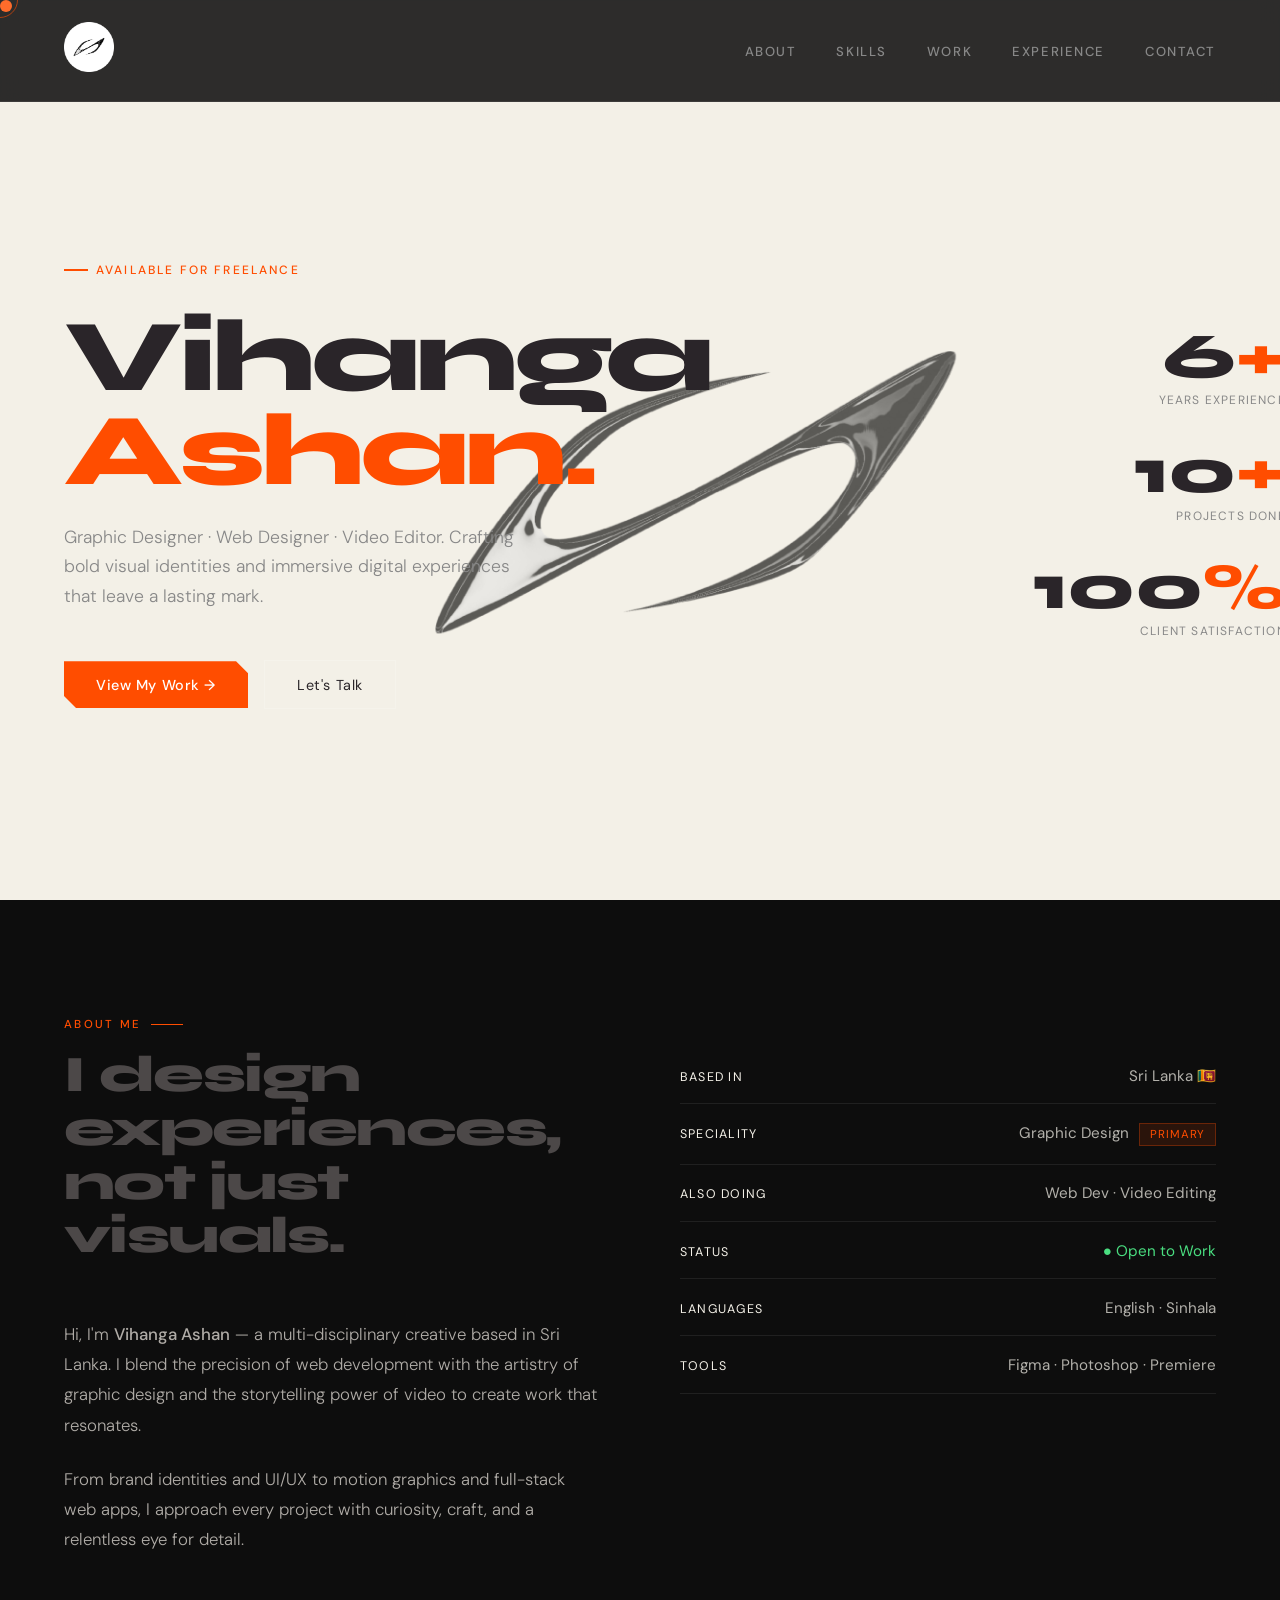
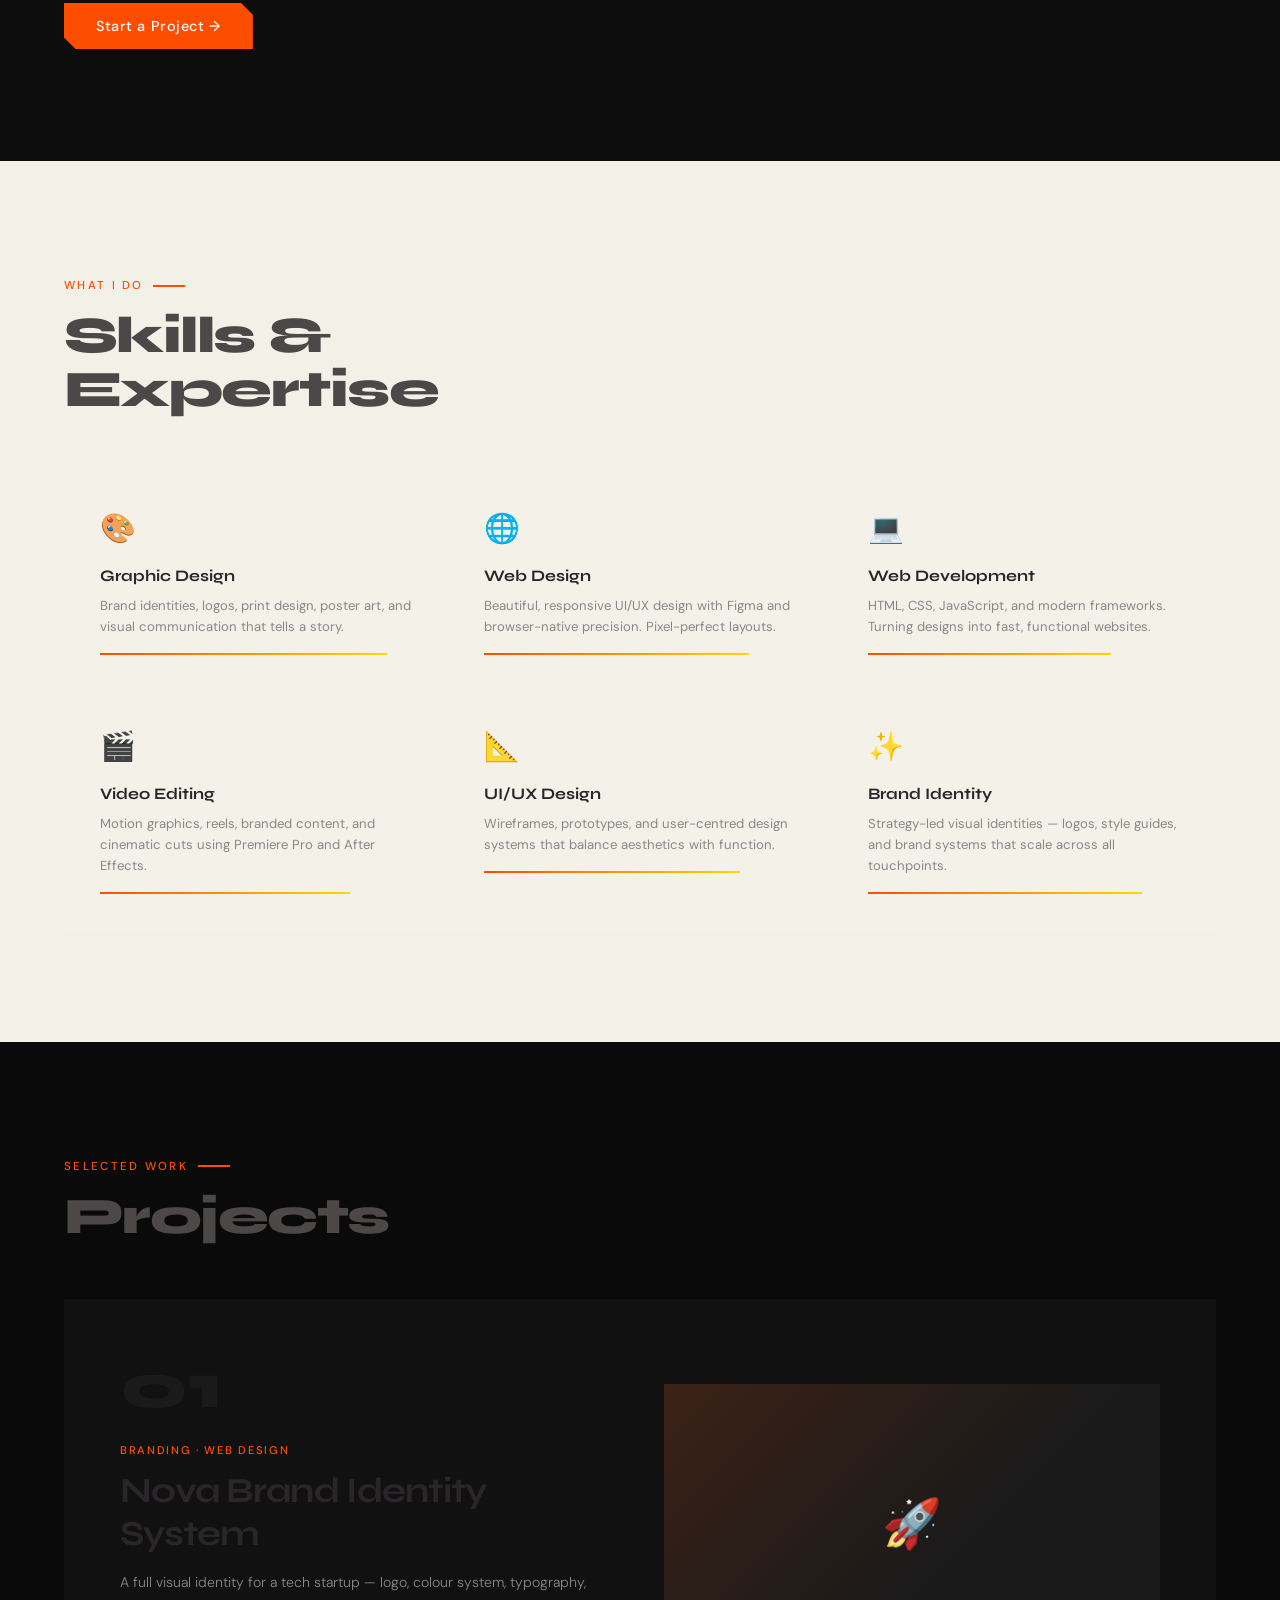
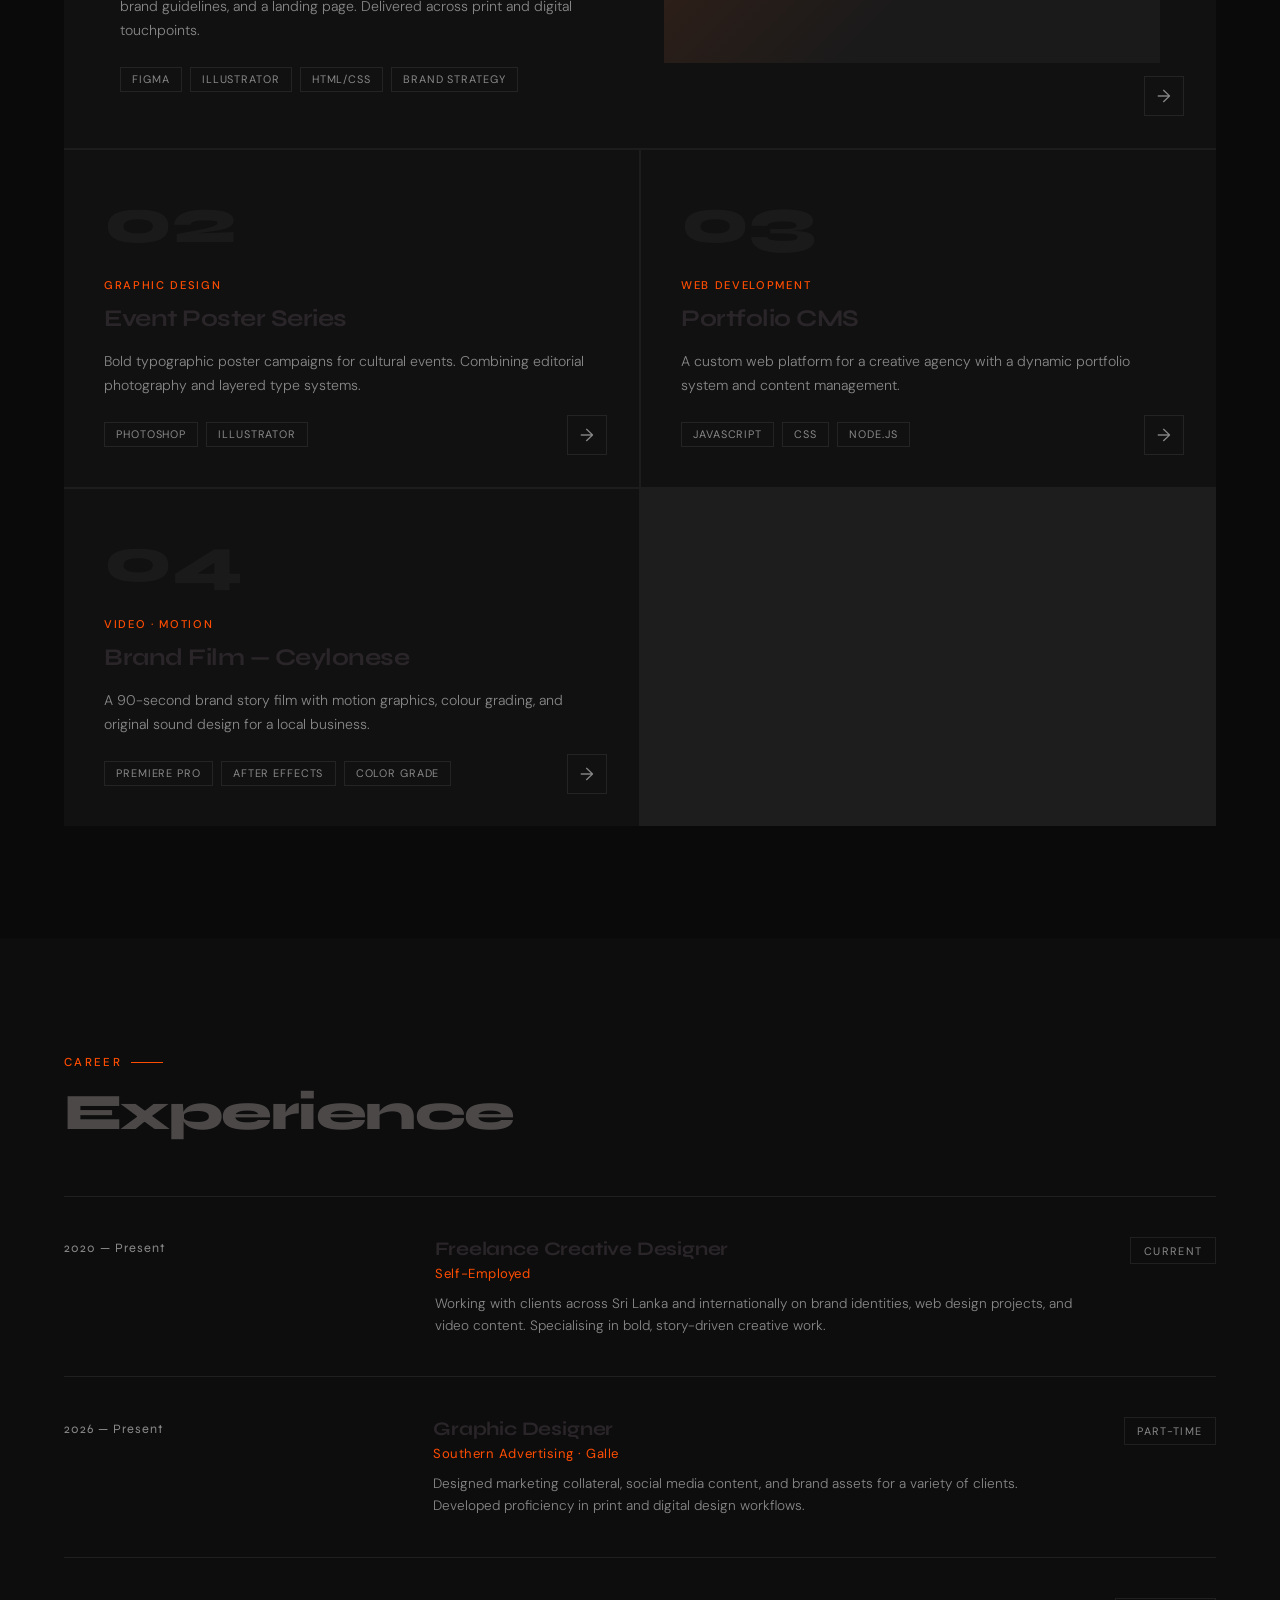
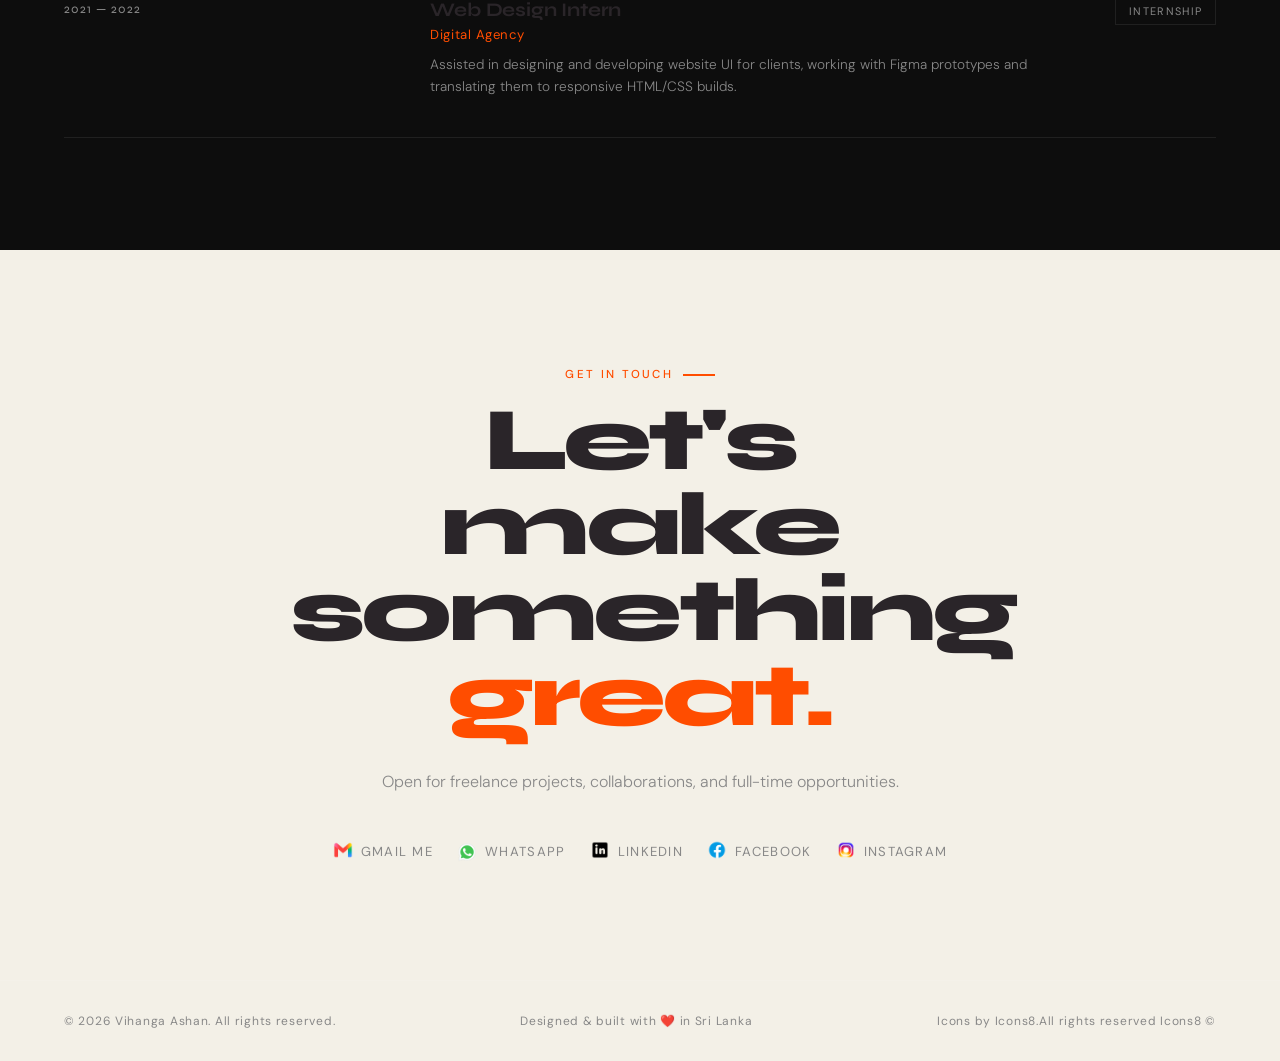
==== index.html @ 58c5993e "12" ====
<!DOCTYPE html>
<html lang="en">
<head>
<meta charset="UTF-8">
<meta name="viewport" content="width=device-width, initial-scale=1.0">
<title>Vihanga Ashan — Creative Designer & Developer</title>
<meta name="description" content="Portfolio of Vihanga Ashan — Graphic Designer, Web Designer & Video Editor based in Sri Lanka.">
<link href="https://fonts.googleapis.com/css2?family=Syne:wght@400;700;800&family=DM+Sans:ital,wght@0,300;0,400;0,500;1,300&display=swap" rel="stylesheet">

<!-- Stylesheet -->
<link rel="stylesheet" href="stylem.css">

<!--Script-->
<script src="por.js" defer></script>

</head>
<body>

<div class="cursor" id="cursor"></div>
<div class="cursor-ring" id="cursorRing"></div>

<nav>
  <a href="#home" class="nav-logo"><img src="Asset 1.png" width="50px" height="50px"></a>
  <ul class="nav-links" id="navLinks">
    <li><a href="#about" onclick="closeMenu()">About</a></li>
    <li><a href="#skills" onclick="closeMenu()">Skills</a></li>
    <li><a href="#projects" onclick="closeMenu()">Work</a></li>
    <li><a href="#experience" onclick="closeMenu()">Experience</a></li>
    <li><a href="#contact" onclick="closeMenu()">Contact</a></li>
  </ul>
  <button class="hamburger" id="hamburger" aria-label="Toggle menu">
    <span></span><span></span><span></span>
  </button>
</nav>

<!-- HERO -->
<section class="hero" id="home">
  <div class="hero-bg-png fade-up1 delay-6"></div>
  <div class="hero-content">
    <div class="hero-tag fade-up">Available for freelance</div>
    <h1 class="hero-name">
      <div class="fade-up delay-1">Vihanga</div>
      <div class="line2 fade-up delay-2">Ashan.</div>
    </h1>
    <p class="hero-desc fade-up delay-3">
      Graphic Designer · Web Designer · Video Editor. Crafting bold visual identities and immersive digital experiences that leave a lasting mark.
    </p>
    <div class="hero-cta fade-up delay-4">
      <a href="#projects" class="btn-primary">View My Work →</a>
      <a href="#contact" class="btn-secondary">Let's Talk</a>
    </div>
  </div>
  <div class="hero-stats align">
      <div class="stat-item">
        <div class="stat-num">6<span>+</span></div>
        <div class="stat-label">Years Experience</div>
      </div>
      <div class="stat-item">
        <div class="stat-num">10<span>+</span></div>
        <div class="stat-label">Projects Done</div>
      </div>
      <div class="stat-item">
        <div class="stat-num">100<span>%</span></div>
        <div class="stat-label">Client Satisfaction</div>
      </div>
</div>
</section>


<!-- ABOUT -->
<section id="about">
  <div class="section-label">About Me</div>
  <div class="about-grid">
    <div class="about-text reveal">
      <h2 class="section-title">I design<br>experiences,<br>not just visuals.</h2>
      <p>Hi, I'm <strong>Vihanga Ashan</strong> — a multi-disciplinary creative based in Sri Lanka. I blend the precision of web development with the artistry of graphic design and the storytelling power of video to create work that resonates.</p>
      <p>From brand identities and UI/UX to motion graphics and full-stack web apps, I approach every project with curiosity, craft, and a relentless eye for detail.</p>
      <a href="#contact" class="btn-primary" style="margin-top: 1.5rem; display: inline-flex;">Start a Project →</a>
    </div>
    <div class="reveal" style="transition-delay: 0.2s">
      <div class="about-facts">
        <div class="fact-row">
          <span class="fact-key">Based in</span>
          <span class="fact-val">Sri Lanka 🇱🇰</span>
        </div>
        <div class="fact-row">
          <span class="fact-key">Speciality</span>
          <span class="fact-val">Graphic Design <span class="tag">Primary</span></span>
        </div>
        <div class="fact-row">
          <span class="fact-key">Also doing</span>
          <span class="fact-val">Web Dev · Video Editing</span>
        </div>
        <div class="fact-row">
          <span class="fact-key">Status</span>
          <span class="fact-val" style="color: #4ade80;">● Open to Work</span>
        </div>
        <div class="fact-row">
          <span class="fact-key">Languages</span>
          <span class="fact-val">English · Sinhala</span>
        </div>
        <div class="fact-row">
          <span class="fact-key">Tools</span>
          <span class="fact-val">Figma · Photoshop · Premiere</span>
        </div>
      </div>
    </div>
  </div>
</section>

<!-- SKILLS -->
<section id="skills">
  <div class="section-label">What I Do</div>
  <h2 class="section-title reveal">Skills &amp;<br>Expertise</h2>
  <div class="skills-grid reveal">
    <div class="skill-card">
      <div class="skill-icon">🎨</div>
      <div class="skill-name">Graphic Design</div>
      <div class="skill-desc">Brand identities, logos, print design, poster art, and visual communication that tells a story.</div>
      <div class="skill-bar-wrap"><div class="skill-bar" data-width="92"></div></div>
    </div>
    <div class="skill-card">
      <div class="skill-icon">🌐</div>
      <div class="skill-name">Web Design</div>
      <div class="skill-desc">Beautiful, responsive UI/UX design with Figma and browser-native precision. Pixel-perfect layouts.</div>
      <div class="skill-bar-wrap"><div class="skill-bar" data-width="85"></div></div>
    </div>
    <div class="skill-card">
      <div class="skill-icon">💻</div>
      <div class="skill-name">Web Development</div>
      <div class="skill-desc">HTML, CSS, JavaScript, and modern frameworks. Turning designs into fast, functional websites.</div>
      <div class="skill-bar-wrap"><div class="skill-bar" data-width="78"></div></div>
    </div>
    <div class="skill-card">
      <div class="skill-icon">🎬</div>
      <div class="skill-name">Video Editing</div>
      <div class="skill-desc">Motion graphics, reels, branded content, and cinematic cuts using Premiere Pro and After Effects.</div>
      <div class="skill-bar-wrap"><div class="skill-bar" data-width="80"></div></div>
    </div>
    <div class="skill-card">
      <div class="skill-icon">📐</div>
      <div class="skill-name">UI/UX Design</div>
      <div class="skill-desc">Wireframes, prototypes, and user-centred design systems that balance aesthetics with function.</div>
      <div class="skill-bar-wrap"><div class="skill-bar" data-width="82"></div></div>
    </div>
    <div class="skill-card">
      <div class="skill-icon">✨</div>
      <div class="skill-name">Brand Identity</div>
      <div class="skill-desc">Strategy-led visual identities — logos, style guides, and brand systems that scale across all touchpoints.</div>
      <div class="skill-bar-wrap"><div class="skill-bar" data-width="88"></div></div>
    </div>
  </div>
</section>

<!-- PROJECTS -->
<section id="projects">
  <div class="section-label">Selected Work</div>
  <h2 class="section-title reveal">Projects</h2>
  <div class="projects-grid reveal">
    <div class="project-card featured">
      <div>
        <div class="project-num">01</div>
        <div class="project-type">Branding · Web Design</div>
        <h3 class="project-title">Nova Brand Identity System</h3>
        <p class="project-desc">A full visual identity for a tech startup — logo, colour system, typography, brand guidelines, and a landing page. Delivered across print and digital touchpoints.</p>
        <div class="project-tags">
          <span class="project-tag">Figma</span>
          <span class="project-tag">Illustrator</span>
          <span class="project-tag">HTML/CSS</span>
          <span class="project-tag">Brand Strategy</span>
        </div>
      </div>
      <div class="project-preview">🚀</div>
      <div class="project-arrow">→</div>
    </div>

    <div class="project-card">
      <div class="project-num">02</div>
      <div class="project-type">Graphic Design</div>
      <h3 class="project-title">Event Poster Series</h3>
      <p class="project-desc">Bold typographic poster campaigns for cultural events. Combining editorial photography and layered type systems.</p>
      <div class="project-tags">
        <span class="project-tag">Photoshop</span>
        <span class="project-tag">Illustrator</span>
      </div>
      <div class="project-arrow">→</div>
    </div>

    <div class="project-card">
      <div class="project-num">03</div>
      <div class="project-type">Web Development</div>
      <h3 class="project-title">Portfolio CMS</h3>
      <p class="project-desc">A custom web platform for a creative agency with a dynamic portfolio system and content management.</p>
      <div class="project-tags">
        <span class="project-tag">JavaScript</span>
        <span class="project-tag">CSS</span>
        <span class="project-tag">Node.js</span>
      </div>
      <div class="project-arrow">→</div>
    </div>

    <div class="project-card">
      <div class="project-num">04</div>
      <div class="project-type">Video · Motion</div>
      <h3 class="project-title">Brand Film — Ceylonese</h3>
      <p class="project-desc">A 90-second brand story film with motion graphics, colour grading, and original sound design for a local business.</p>
      <div class="project-tags">
        <span class="project-tag">Premiere Pro</span>
        <span class="project-tag">After Effects</span>
        <span class="project-tag">Color Grade</span>
      </div>
      <div class="project-arrow">→</div>
    </div>
  </div>
</section>

<!-- EXPERIENCE -->
<section id="experience">
  <div class="section-label">Career</div>
  <h2 class="section-title reveal">Experience</h2>
  <div class="exp-list reveal">
    <div class="exp-item">
      <div class="exp-year">2020 — Present</div>
      <div>
        <div class="exp-role">Freelance Creative Designer</div>
        <div class="exp-company">Self-Employed</div>
        <div class="exp-detail">Working with clients across Sri Lanka and internationally on brand identities, web design projects, and video content. Specialising in bold, story-driven creative work.</div>
      </div>
      <div class="exp-badge">Current</div>
    </div>
    <div class="exp-item">
      <div class="exp-year">2026 — Present</div>
      <div>
        <div class="exp-role">Graphic Designer</div>
        <div class="exp-company">Southern Advertising · Galle</div>
        <div class="exp-detail">Designed marketing collateral, social media content, and brand assets for a variety of clients. Developed proficiency in print and digital design workflows.</div>
      </div>
      <div class="exp-badge">Part-time</div>
    </div>
    <div class="exp-item">
      <div class="exp-year">2021 — 2022</div>
      <div>
        <div class="exp-role">Web Design Intern</div>
        <div class="exp-company">Digital Agency</div>
        <div class="exp-detail">Assisted in designing and developing website UI for clients, working with Figma prototypes and translating them to responsive HTML/CSS builds.</div>
      </div>
      <div class="exp-badge">Internship</div>
    </div>
  </div>
</section>

<!-- CONTACT -->
<section id="contact">
  <div class="contact-inner">
    <div class="section-label" style="justify-content: center;">Get In Touch</div>
    <h2 class="contact-big reveal">
      Let's make<br>something <span class="highlight">great.</span>
    </h2>
    <p class="contact-sub reveal">Open for freelance projects, collaborations, and full-time opportunities.</p>
    <div class="contact-links reveal">
      <a href="https://mail.google.com:vihagaashan3@gmail.com" target="_blank" rel="noopener noreferrer" class="contact-link"><img src="gmail-48.png" alt="Clickable GIF" style="width: 20px;" class="contact-link">Gmail Me</a>
      <a href="http://wa.me/94726854859" target="_blank" rel="noopener noreferrer" class="contact-link"><img src="whatsapp.apng.png" alt="Clickable GIF" style="width: 20px;">Whatsapp</a>
      <a href="https://www.linkedin.com/in/vihaga-ashan-9348ba3b3" target="_blank" rel="noopener noreferrer" class="contact-link"><img src="linkedin-48.apng.png" alt="Clickable GIF" style="width: 20px;" class="contact-link">LinkedIn</a>
      <a href="https://www.facebook.com/share/18f7zwTvtu/?mibextid=wwXIfr" target="_blank" rel="noopener noreferrer" class="contact-link"><img src="facebook.apng.png" alt="Clickable GIF" style="width: 20px;" class="contact-link">Facebook</a>
      <a href="https://www.instagram.com/_click_creation_?utm_source=qr" target="_blank" rel="noopener noreferrer" class="contact-link"><img src="instagram.apng.png" alt="Clickable GIF" style="width: 20px;" class="contact-link">Instagram</a>
      
    </div>
  </div>
</section>

<footer>
  <p>© 2026 Vihanga Ashan. All rights reserved.</p>
  <p>Designed &amp; built with ❤️ in Sri Lanka</p>
  <p>Icons by Icons8.All rights reserved Icons8 &copy;</p>
</footer>
</body>
</html>
---- stylem.css ----
*, *::before, *::after { box-sizing: border-box; margin: 0; padding: 0; }

  :root {
    --charcoal: #2a2529;
    --paleivory: #F3F0E7;
    --valco: #b2b0aa;
    --accent: #ff4d00;
    --accent2: #ffd700;
    --muted: #2a2a2a;
    --gray: #888;
    --card-bg: #111;
    --border: rgba(255,255,255,0.08);
  }

  html { scroll-behavior: smooth; }

  body {
    font-family: 'DM Sans', sans-serif;
    background: var(--paleivory);
    color: var(--charcoal);
    overflow-x: hidden;
    cursor: none;
  }

  /* Custom cursor */
  .cursor {
    width: 12px; height: 12px;
    background: var(--accent);
    border-radius: 50%;
    position: fixed;
    pointer-events: none;
    z-index: 9999;
    transition: transform 0.1s ease;
    mix-blend-mode: screen;
  }
  .cursor-ring {
    width: 36px; height: 36px;
    border: 1.5px solid var(--accent);
    border-radius: 50%;
    position: fixed;
    pointer-events: none;
    z-index: 9998;
    transition: all 0.18s ease;
    opacity: 0.6;
  }

  /* Nav */
  nav {
    position: fixed; top: 0; left: 0; right: 0;
    z-index: 100;
    display: flex; justify-content: space-between; align-items: center;
    padding: 1.4rem 4rem;
    background: rgba(10,10,10,0.85);
    backdrop-filter: blur(12px);
    -webkit-backdrop-filter: blur(12px);
    border-bottom: 1px solid var(--border);
  }
  .nav-logo {
    font-family: 'Syne', sans-serif;
    font-size: 1.3rem;
    font-weight: 800;
    letter-spacing: -0.02em;
    color: var(--white);
    text-decoration: none;
  }
  .nav-logo span { color: var(--accent); }
  .nav-links { display: flex; gap: 2.5rem; list-style: none; }
  .nav-links a {
    font-size: 0.82rem;
    font-weight: 500;
    letter-spacing: 0.12em;
    text-transform: uppercase;
    color: var(--gray);
    text-decoration: none;
    transition: color 0.2s;
  }
  .nav-links a:hover { color: var(--white); }

  /* Hamburger for mobile */
  .hamburger {
    display: none;
    flex-direction: column;
    gap: 5px;
    background: none;
    border: none;
    cursor: pointer;
    padding: 4px;
  }
  .hamburger span {
    display: block;
    width: 24px; height: 1.5px;
    background: var(--white);
    transition: all 0.3s;
  }

  /* Hero */
  .hero {
    min-height: 100vh;
    display: flex; align-items: center;
    padding: 8rem 4rem 4rem;
    position: relative;
    overflow: hidden;
  }
  .hero-bg-png {
    position: absolute;
    top: 39%;
    left: 34%;
    transform: translate(-50%, -50%);
    
    width: 521px;
    height: 283px;

    background: url("background.png") no-repeat center/cover;
    
    white-space: nowrap;
    pointer-events: none;
    letter-spacing: -0.04em;
    user-select: none;
}

.hero-bg-png::before {
    content: "";
    position: absolute;
    top: 0; left: 0;
    width: 100%; height: 100%;
    background-color: rgba(255, 255, 255, 0); /* white overlay with 10% opacity */
}

  .hero-content { position: relative; z-index: 2; max-width: 900px; }
  .hero-tag {
    display: inline-flex; align-items: center; gap: 0.5rem;
    font-size: 0.75rem;
    letter-spacing: 0.18em;
    text-transform: uppercase;
    color: var(--accent);
    margin-bottom: 2rem;
    font-weight: 500;
  }
  .hero-tag::before {
    content: '';
    display: block;
    width: 24px; height: 1.5px;
    background: var(--accent);
  }
  .hero-name {
    font-family: 'Syne', sans-serif;
    font-size: clamp(3.5rem, 8vw, 8rem);
    font-weight: 800;
    line-height: 0.92;
    letter-spacing: -0.04em;
    margin-bottom: 1.5rem;
  }
  .hero-name .line2 { color: var(--accent); }
  .hero-desc {
    font-size: 1.1rem;
    color: var(--gray);
    max-width: 480px;
    line-height: 1.7;
    margin-bottom: 3rem;
    font-weight: 300;
  }
  .hero-cta { display: flex; gap: 1rem; align-items: center; flex-wrap: wrap; }
  .btn-primary {
    display: inline-flex; align-items: center; gap: 0.5rem;
    padding: 0.9rem 2rem;
    background: var(--accent);
    color: #fff;
    font-family: 'DM Sans', sans-serif;
    font-size: 0.9rem;
    font-weight: 500;
    text-decoration: none;
    letter-spacing: 0.04em;
    transition: all 0.22s ease;
    clip-path: polygon(0 0, calc(100% - 12px) 0, 100% 12px, 100% 100%, 12px 100%, 0 calc(100% - 12px));
  }
  .btn-primary:hover { background: var(--accent2); color: var(--black); transform: translateY(-2px); }
  .btn-secondary {
    display: inline-flex; align-items: center; gap: 0.5rem;
    padding: 0.9rem 2rem;
    border: 1.5px solid rgba(255,255,255,0.2);
    color: var(--white);
    font-family: 'DM Sans', sans-serif;
    font-size: 0.9rem;
    font-weight: 400;
    text-decoration: none;
    letter-spacing: 0.04em;
    transition: all 0.22s ease;
  }
  .btn-secondary:hover { border-color: var(--white); transform: translateY(-2px); }

  .hero-stats {
    margin: right 0px;
    right: 4rem; bottom: 4rem;
    display: flex; flex-direction: column; gap: 2rem;
    
  }
  .stat-item { text-align: right; }
  .stat-num {
    font-family: 'Syne', sans-serif;
    font-size: 4rem;
    font-weight: 800;
    color: var(--white);
    line-height: 1;
  }
  .stat-num span { color: var(--accent); }
  .stat-label { font-size: 0.75rem; letter-spacing: 0.1em; text-transform: uppercase; color: var(--gray); margin-top: 0.2rem; }
  .align {padding-right: 0%; padding-left: 28%;}

  /* Sections */
  section { padding: 7rem 4rem; }
  .section-label {
    display: inline-flex; align-items: center; gap: 0.6rem;
    font-size: 0.72rem;
    letter-spacing: 0.2em;
    text-transform: uppercase;
    color: var(--accent);
    font-weight: 500;
    margin-bottom: 1rem;
  }
  .section-label::after {
    content: '';
    display: block;
    width: 32px; height: 1.5px;
    background: var(--accent);
  }
  .section-title {
    font-family: 'Syne', sans-serif;
    font-size: clamp(2.2rem, 4vw, 3.8rem);
    font-weight: 800;
    letter-spacing: -0.03em;
    line-height: 1.05;
    margin-bottom: 3.5rem;
    color: #4c4848;
  }

  /* About */
  #about { background: #0d0d0d; }
  .about-grid {
    display: grid;
    grid-template-columns: 1fr 1fr;
    gap: 5rem;
    align-items: start;
  }
  .about-text p {
    font-size: 1.05rem;
    color: rgba(245,240,232,0.7);
    line-height: 1.8;
    font-weight: 300;
    margin-bottom: 1.5rem;
  }
  .about-text p strong { color: var(--white); font-weight: 500; }
  .about-facts { display: flex; flex-direction: column; gap: 1px; }
  .fact-row {
    display: flex; justify-content: space-between; align-items: baseline;
    padding: 1.1rem 0;
    border-bottom: 1px solid var(--border);
  }
  .fact-key { font-size: 0.78rem; letter-spacing: 0.1em; text-transform: uppercase; color: var(--paleivory); }
  .fact-val { font-size: 0.95rem; font-weight: 400; color: var(--valco); }
  .fact-val .tag {
    display: inline-block;
    padding: 0.2rem 0.6rem;
    background: rgba(255,77,0,0.12);
    border: 1px solid rgba(255,77,0,0.3);
    color: var(--accent);
    font-size: 0.72rem;
    letter-spacing: 0.08em;
    text-transform: uppercase;
    margin-left: 0.4rem;
  }

  /* Skills */
  #skills { background: var(--black); }
  .skills-grid {
    display: grid;
    grid-template-columns: repeat(3, 1fr);
    gap: 1.5px;
    background: var(--border);
    border: 1.5px solid var(--border);
  }
  .skill-card {
    background: var(--black);
    padding: 2.2rem;
    transition: background 0.25s ease;
    position: relative;
    overflow: hidden;
  }
  .skill-card::before {
    content: '';
    position: absolute;
    top: 0; left: 0;
    width: 3px; height: 0;
    background: var(--accent);
    transition: height 0.3s ease;
  }
  .skill-card:hover::before { height: 100%; }
  .skill-card:hover { background: #111; }
  .skill-icon { font-size: 1.8rem; margin-bottom: 1.2rem; }
  .skill-name {
    font-family: 'Syne', sans-serif;
    font-size: 1rem;
    font-weight: 700;
    margin-bottom: 0.6rem;
    color: var(--white);
  }
  .skill-desc { font-size: 0.82rem; color: var(--gray); line-height: 1.6; }
  .skill-bar-wrap { margin-top: 1rem; background: rgba(255,255,255,0.07); height: 2px; }
  .skill-bar {
    height: 100%;
    background: linear-gradient(90deg, var(--accent), var(--accent2));
    transition: width 1.5s cubic-bezier(0.4,0,0.2,1);
    width: 0;
  }

  /* Projects */
  #projects { background: #0a0a0a; }
  .projects-grid { display: grid; grid-template-columns: repeat(2, 1fr); gap: 2px; background: var(--border); }
  .project-card {
    background: var(--card-bg);
    padding: 2.5rem;
    position: relative;
    overflow: hidden;
    transition: background 0.25s;
  }
  .project-card.featured {
    grid-column: 1 / -1;
    display: grid;
    grid-template-columns: 1fr 1fr;
    gap: 3rem;
    align-items: center;
    padding: 3.5rem;
  }
  .project-card:hover { background: #161616; }
  .project-num {
    font-family: 'Syne', sans-serif;
    font-size: 4rem;
    font-weight: 800;
    color: rgba(255,255,255,0.04);
    line-height: 1;
    margin-bottom: 1.5rem;
  }
  .project-type {
    font-size: 0.7rem;
    letter-spacing: 0.15em;
    text-transform: uppercase;
    color: var(--accent);
    margin-bottom: 0.8rem;
    font-weight: 500;
  }
  .project-title {
    font-family: 'Syne', sans-serif;
    font-size: 1.5rem;
    font-weight: 700;
    letter-spacing: -0.02em;
    margin-bottom: 1rem;
    color: var(--white);
    line-height: 1.2;
  }
  .featured .project-title { font-size: 2.2rem; }
  .project-desc { font-size: 0.88rem; color: var(--gray); line-height: 1.7; margin-bottom: 1.5rem; font-weight: 300; }
  .project-tags { display: flex; flex-wrap: wrap; gap: 0.5rem; }
  .project-tag {
    font-size: 0.68rem;
    letter-spacing: 0.08em;
    text-transform: uppercase;
    padding: 0.3rem 0.7rem;
    border: 1px solid var(--border);
    color: var(--gray);
  }
  .project-arrow {
    position: absolute;
    bottom: 2rem; right: 2rem;
    width: 40px; height: 40px;
    border: 1.5px solid var(--border);
    display: flex; align-items: center; justify-content: center;
    font-size: 1.1rem;
    color: var(--gray);
    transition: all 0.25s;
  }
  .project-card:hover .project-arrow { border-color: var(--accent); color: var(--accent); transform: translate(2px, -2px); }
  .project-preview {
    background: #1a1a1a;
    aspect-ratio: 16/9;
    display: flex; align-items: center; justify-content: center;
    font-size: 3rem;
    position: relative;
    overflow: hidden;
  }
  .project-preview::after {
    content: '';
    position: absolute;
    inset: 0;
    background: linear-gradient(135deg, rgba(255,77,0,0.15) 0%, transparent 60%);
  }

  /* Experience */
  #experience { background: #0d0d0d; }
  .exp-list { display: flex; flex-direction: column; }
  .exp-item {
    display: grid;
    grid-template-columns: 1fr 2fr auto;
    gap: 3rem;
    align-items: start;
    padding: 2.5rem 0;
    border-bottom: 1px solid var(--border);
  }
  .exp-item:first-child { border-top: 1px solid var(--border); }
  .exp-year {
    font-family: 'Syne', sans-serif;
    font-size: 0.8rem;
    letter-spacing: 0.08em;
    color: var(--gray);
    margin-top: 0.2rem;
    font-weight: 400;
  }
  .exp-role {
    font-family: 'Syne', sans-serif;
    font-size: 1.2rem;
    font-weight: 700;
    letter-spacing: -0.01em;
    color: var(--white);
    margin-bottom: 0.3rem;
  }
  .exp-company {
    font-size: 0.82rem;
    color: var(--accent);
    margin-bottom: 0.7rem;
    font-weight: 400;
    letter-spacing: 0.04em;
  }
  .exp-detail { font-size: 0.85rem; color: var(--gray); line-height: 1.6; font-weight: 300; }
  .exp-badge {
    font-size: 0.68rem;
    letter-spacing: 0.12em;
    text-transform: uppercase;
    padding: 0.35rem 0.8rem;
    border: 1px solid var(--border);
    color: var(--gray);
    align-self: start;
    white-space: nowrap;
  }

  /* Contact */
  #contact { background: var(--black); text-align: center; }
  .contact-inner { max-width: 700px; margin: 0 auto; }
  .contact-big {
    font-family: 'Syne', sans-serif;
    font-size: clamp(3rem, 7vw, 6rem);
    font-weight: 800;
    letter-spacing: -0.04em;
    line-height: 0.95;
    margin-bottom: 2rem;
  }
  .contact-big .highlight { color: var(--accent); }
  .contact-sub { font-size: 1rem; color: var(--gray); margin-bottom: 3rem; font-weight: 300; }
  .contact-links { display: flex; justify-content: center; gap: 1.5rem; flex-wrap: wrap; }
  .contact-link {
    display: inline-flex; align-items: center; gap: 0.5rem;
    font-size: 0.82rem;
    letter-spacing: 0.1em;
    text-transform: uppercase;
    color: var(--gray);
    text-decoration: none;
    transition: color 0.2s;
    padding-bottom: 0.2rem;
    border-bottom: 1px solid transparent;
  }
  .contact-link:hover { color: var(--white); border-bottom-color: var(--accent); }

  /* Footer */
  footer {
    padding: 2rem 4rem;
    border-top: 1px solid var(--border);
    display: flex; justify-content: space-between; align-items: center;
  }
  footer p { font-size: 0.75rem; letter-spacing: 0.06em; color: var(--gray); }
  footer a { color: var(--accent); text-decoration: none; }

  /* Animations */
  @keyframes fadeUp {
    from { opacity: 0; transform: translateY(30px); }
    to { opacity: 1; transform: translateY(0); }
  }
  .fade-up { animation: fadeUp 0.8s ease forwards; opacity: 0; }
  .delay-1 { animation-delay: 0.15s; }
  .delay-2 { animation-delay: 0.3s; }
  .delay-3 { animation-delay: 0.45s; }
  .delay-4 { animation-delay: 0.6s; }
  .delay-5 { animation-delay: 0.75s; }

  @keyframes fadeup1{
    from {opacity: 0;transform: translateY(40px);}
    to {opacity: 1; transform: translateY(0);}
  }
  .fade-up1{ animation: fadeup1 0.8s ease forwards;opacity: 0;}
  .delay-6 { animation-delay: 0.5s;}

  /* Scroll reveal */
  .reveal { opacity: 0; transform: translateY(24px); transition: opacity 0.7s ease, transform 0.7s ease; }
  .reveal.visible { opacity: 1; transform: none; }

  /* Responsive */
  @media (max-width: 900px) {
    nav { padding: 1.2rem 1.5rem; }
    .nav-links { display: none; }
    .hamburger { display: flex; }
    .nav-links.open {
      display: flex;
      flex-direction: column;
      position: fixed;
      top: 60px; left: 0; right: 0;
      background: rgba(10,10,10,0.97);
      padding: 2rem;
      gap: 1.5rem;
      border-bottom: 1px solid var(--border);
    }
    section { padding: 5rem 1.5rem; }
    .hero { padding: 6rem 1.5rem 3rem; }
    .hero-stats { position: static; flex-direction: row; justify-content: flex-start; margin-top: 3rem; gap: 2.5rem; }
    .stat-item { text-align: left; }
    .about-grid { grid-template-columns: 1fr; gap: 3rem; }
    .skills-grid { grid-template-columns: repeat(2, 1fr); }
    .projects-grid { grid-template-columns: 1fr; }
    .project-card.featured { grid-column: auto; grid-template-columns: 1fr; }
    .exp-item { grid-template-columns: 1fr; gap: 0.5rem; }
    .exp-badge { display: none; }
    footer { flex-direction: column; gap: 0.5rem; text-align: center; padding: 1.5rem; }
  }

  @media (max-width: 480px) {
    .skills-grid { grid-template-columns: 1fr; }
    .hero-name { font-size: 3rem; }
    .contact-big { font-size: 2.5rem; }
  }
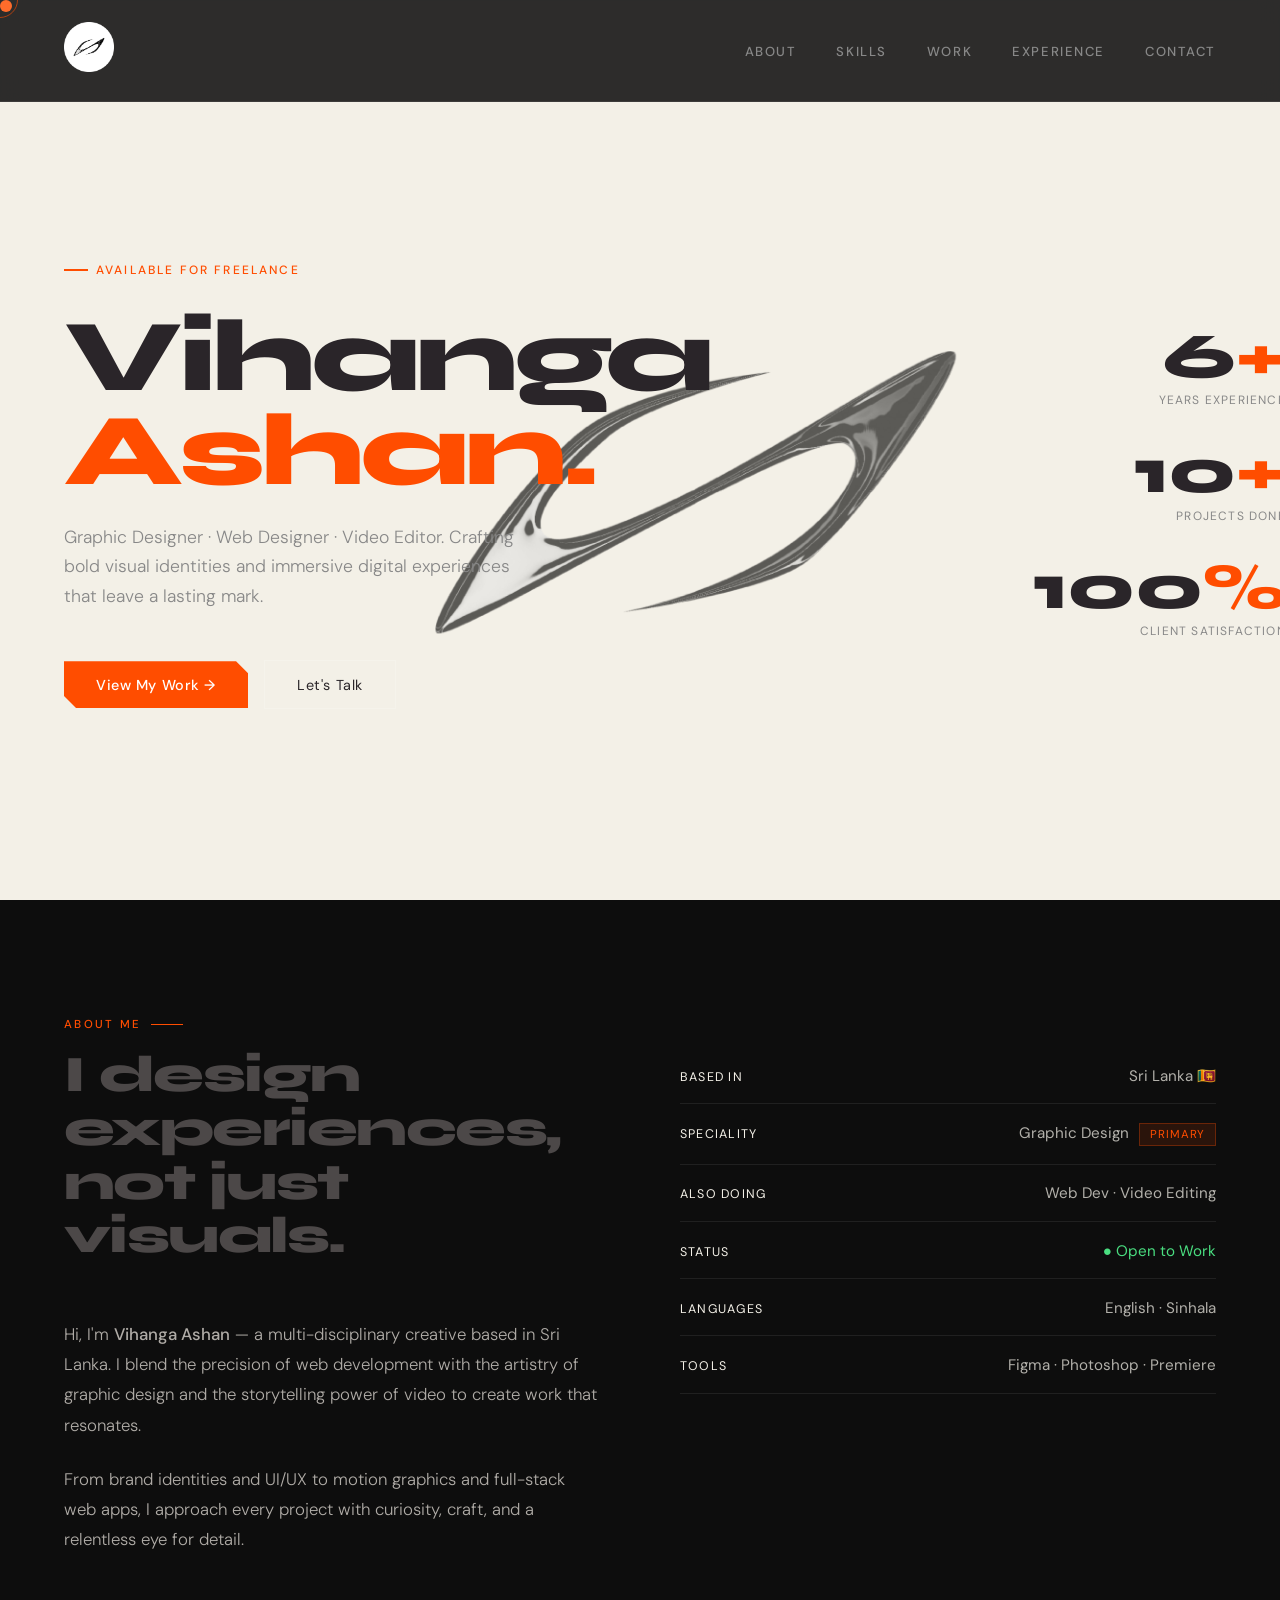
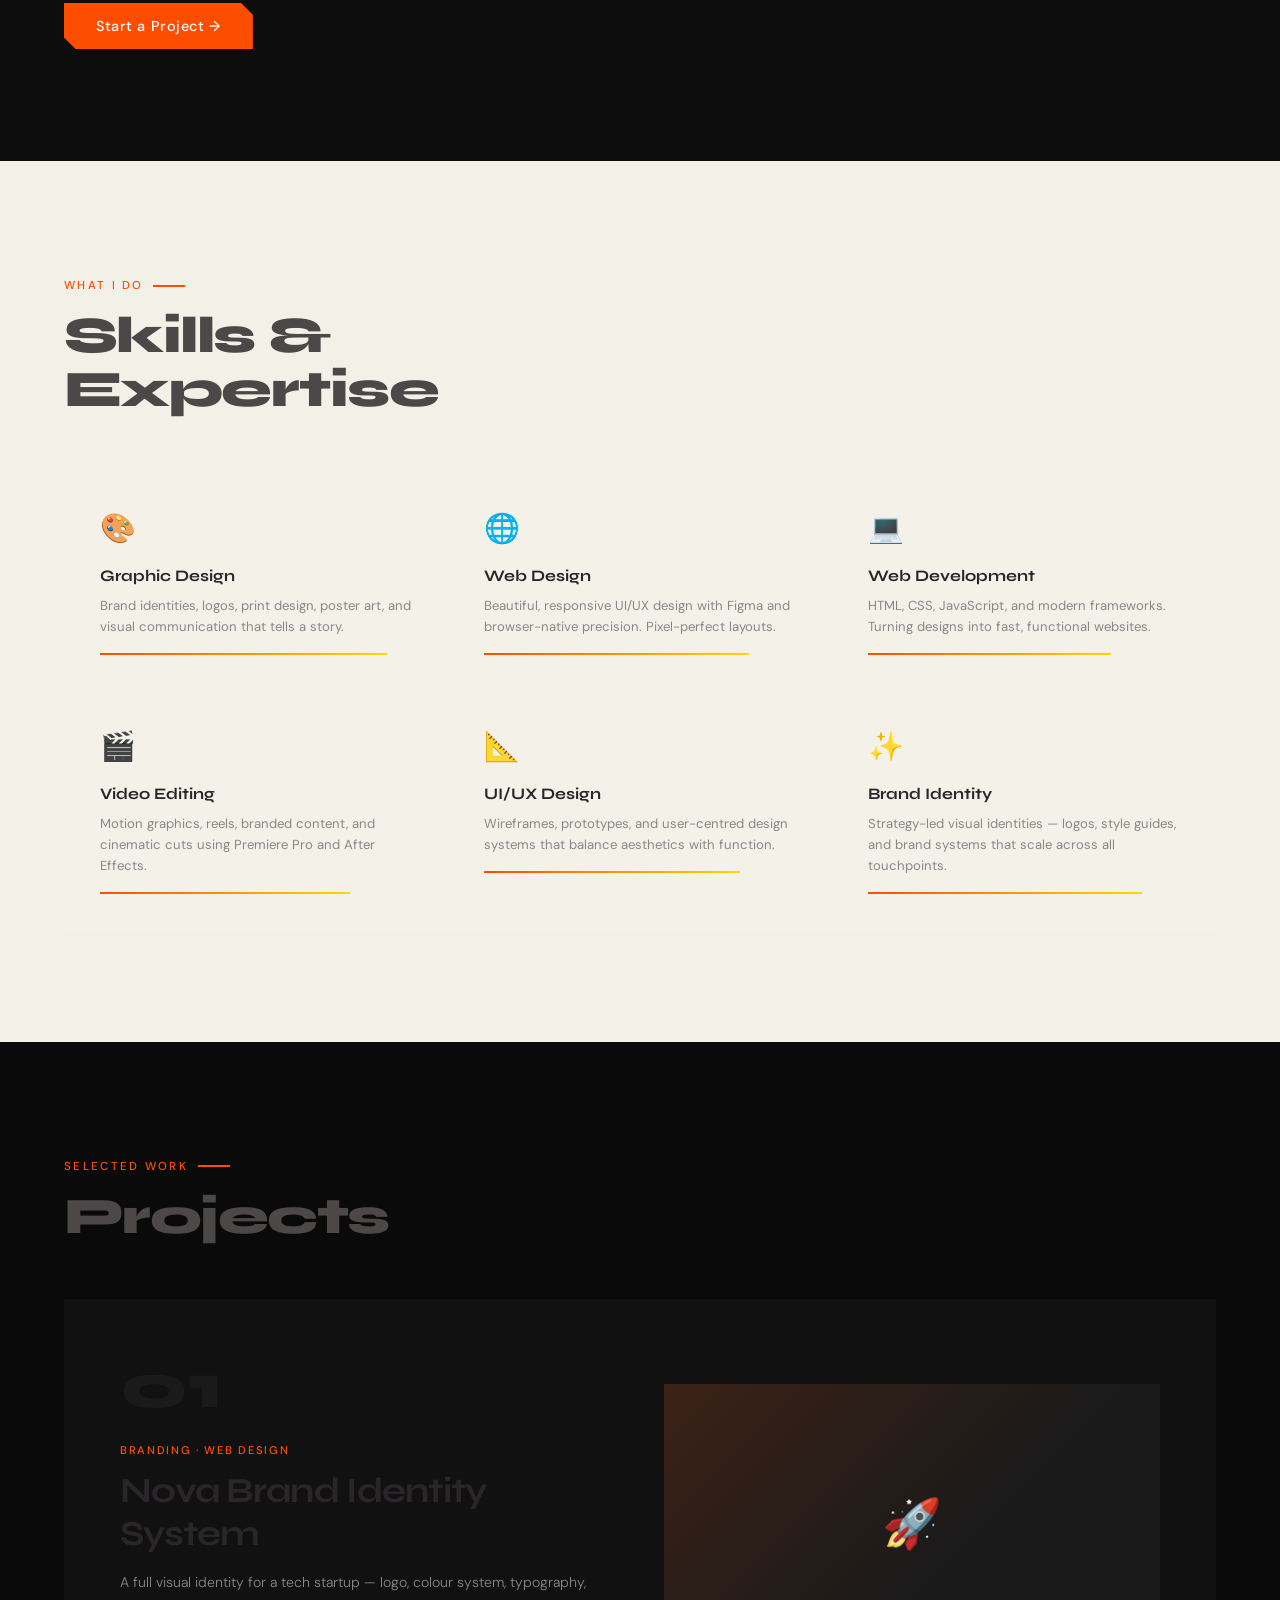
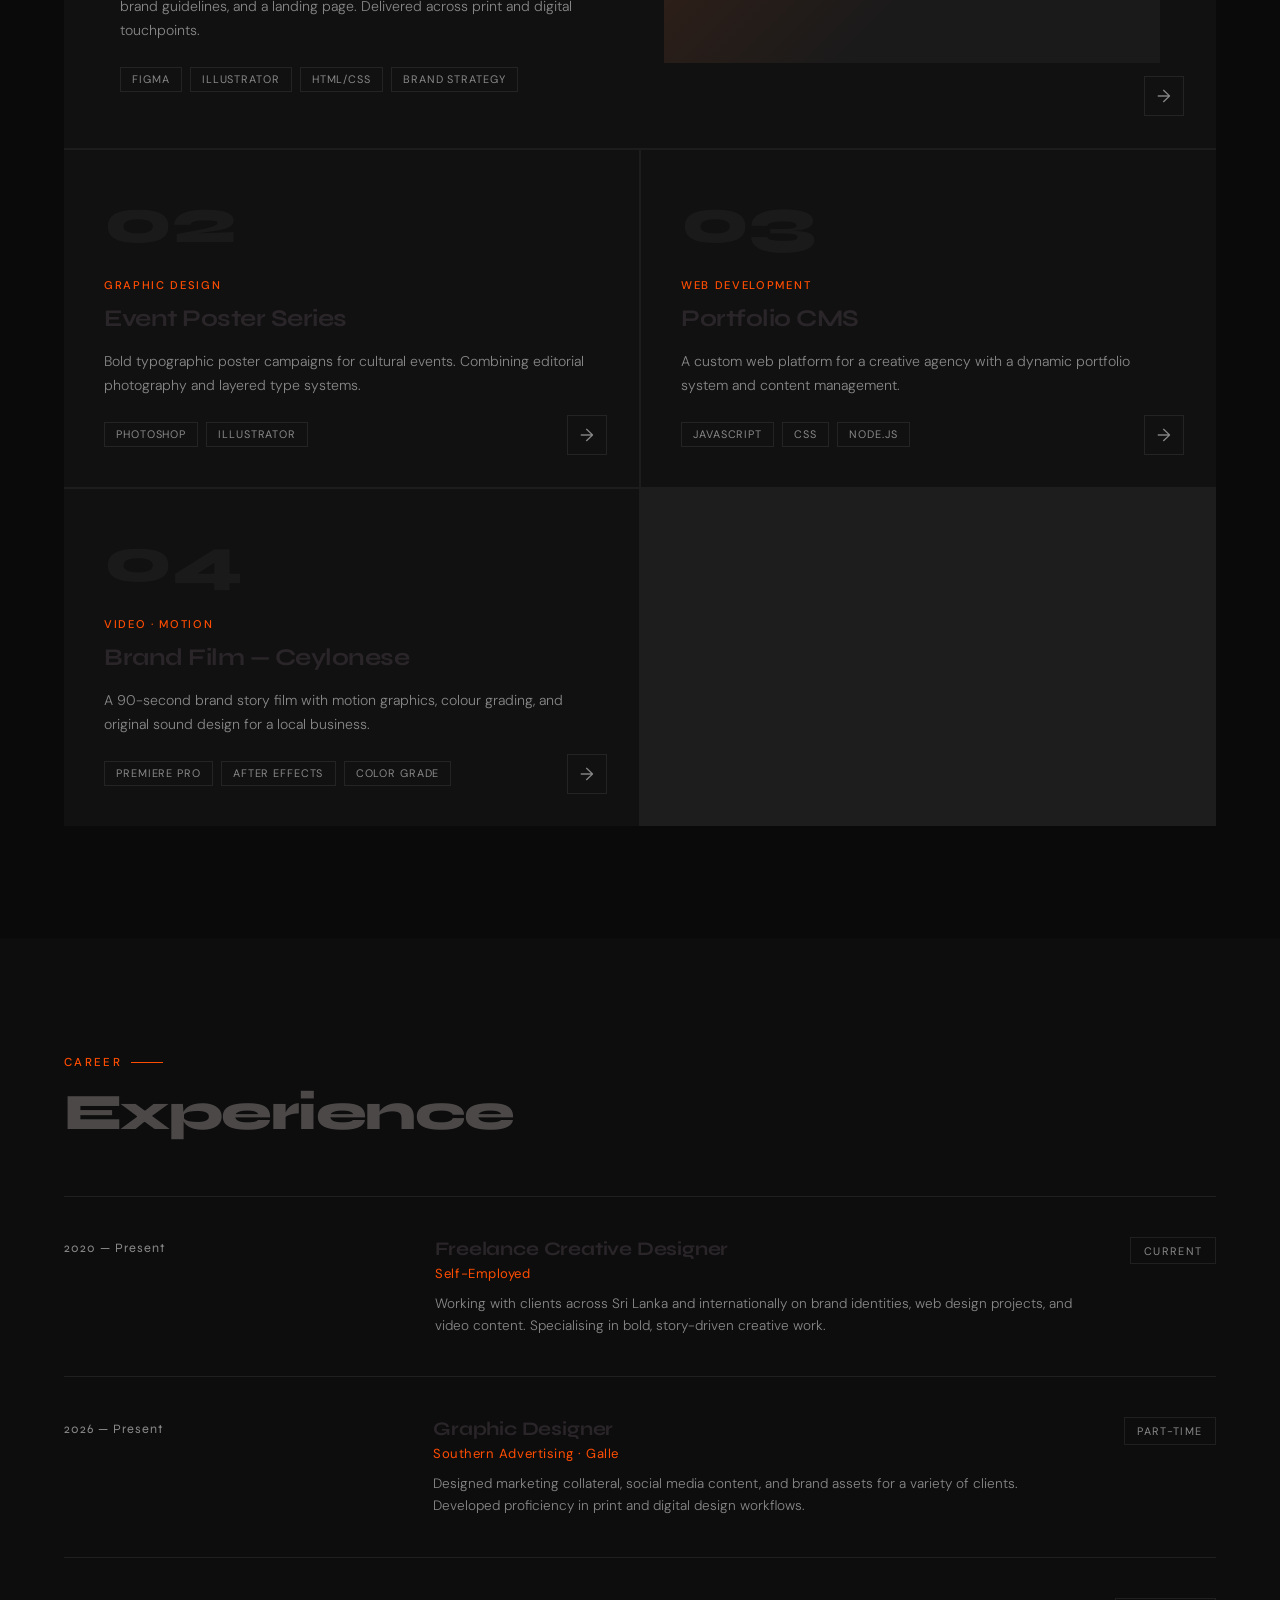
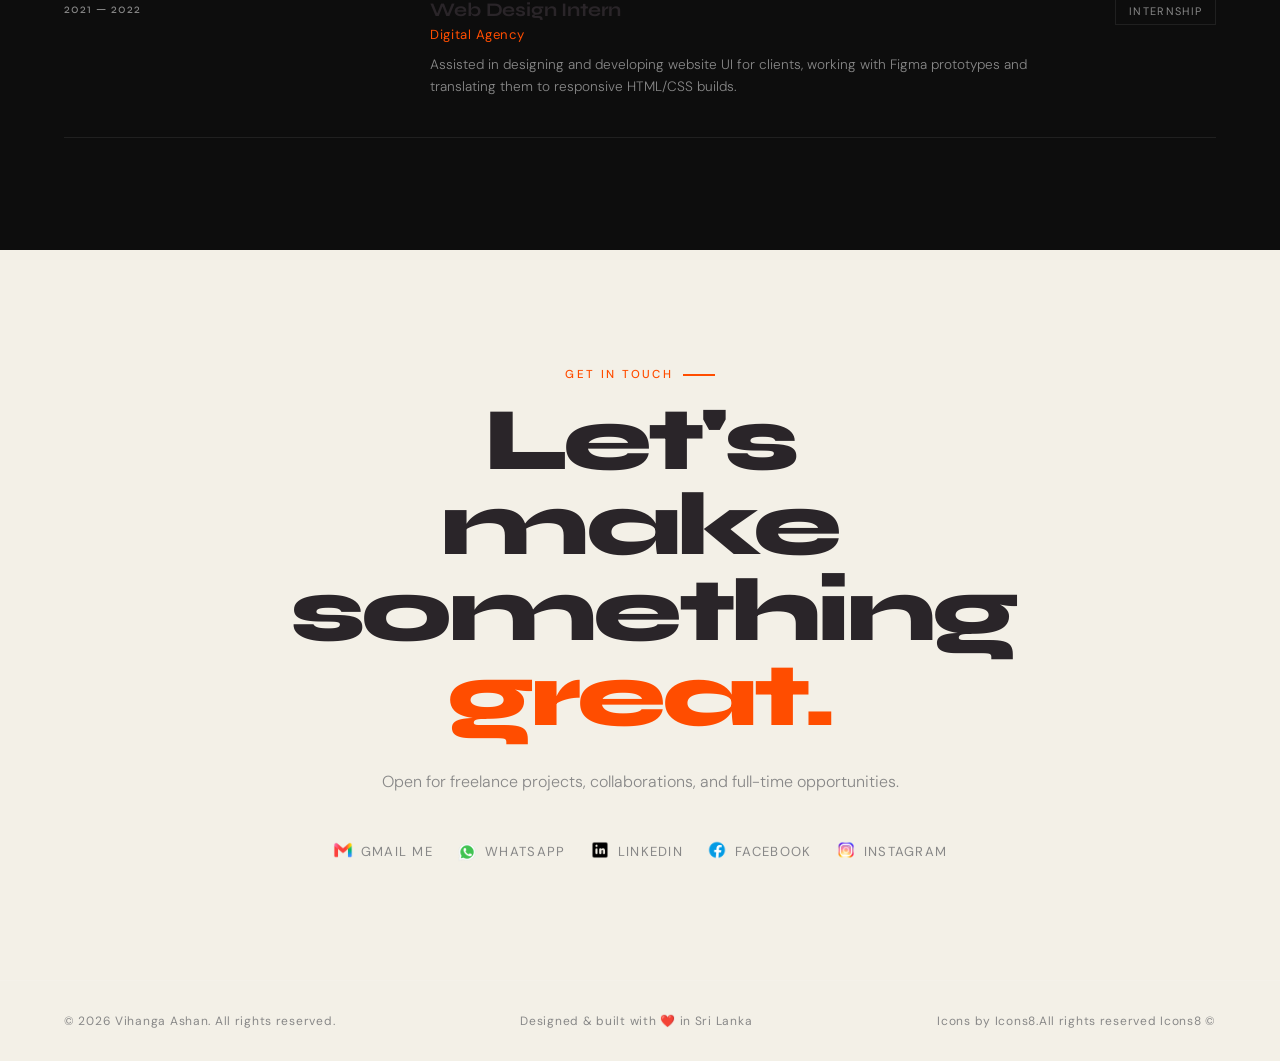
==== commit 8e3e4283: "gamil remove" ====
--- a/index.html
+++ b/index.html
@@ -258,7 +258,7 @@
     </h2>
     <p class="contact-sub reveal">Open for freelance projects, collaborations, and full-time opportunities.</p>
     <div class="contact-links reveal">
-      <a href="https://mail.google.com:vihagaashan3@gmail.com" target="_blank" rel="noopener noreferrer" class="contact-link"><img src="gmail-48.png" alt="Clickable GIF" style="width: 20px;" class="contact-link">Gmail Me</a>
+      <a href="#" target="_blank" rel="noopener noreferrer" class="contact-link"><img src="gmail-48.png" alt="Clickable GIF" style="width: 20px;" class="contact-link">Gmail Me</a>
       <a href="http://wa.me/94726854859" target="_blank" rel="noopener noreferrer" class="contact-link"><img src="whatsapp.apng.png" alt="Clickable GIF" style="width: 20px;">Whatsapp</a>
       <a href="https://www.linkedin.com/in/vihaga-ashan-9348ba3b3" target="_blank" rel="noopener noreferrer" class="contact-link"><img src="linkedin-48.apng.png" alt="Clickable GIF" style="width: 20px;" class="contact-link">LinkedIn</a>
       <a href="https://www.facebook.com/share/18f7zwTvtu/?mibextid=wwXIfr" target="_blank" rel="noopener noreferrer" class="contact-link"><img src="facebook.apng.png" alt="Clickable GIF" style="width: 20px;" class="contact-link">Facebook</a>
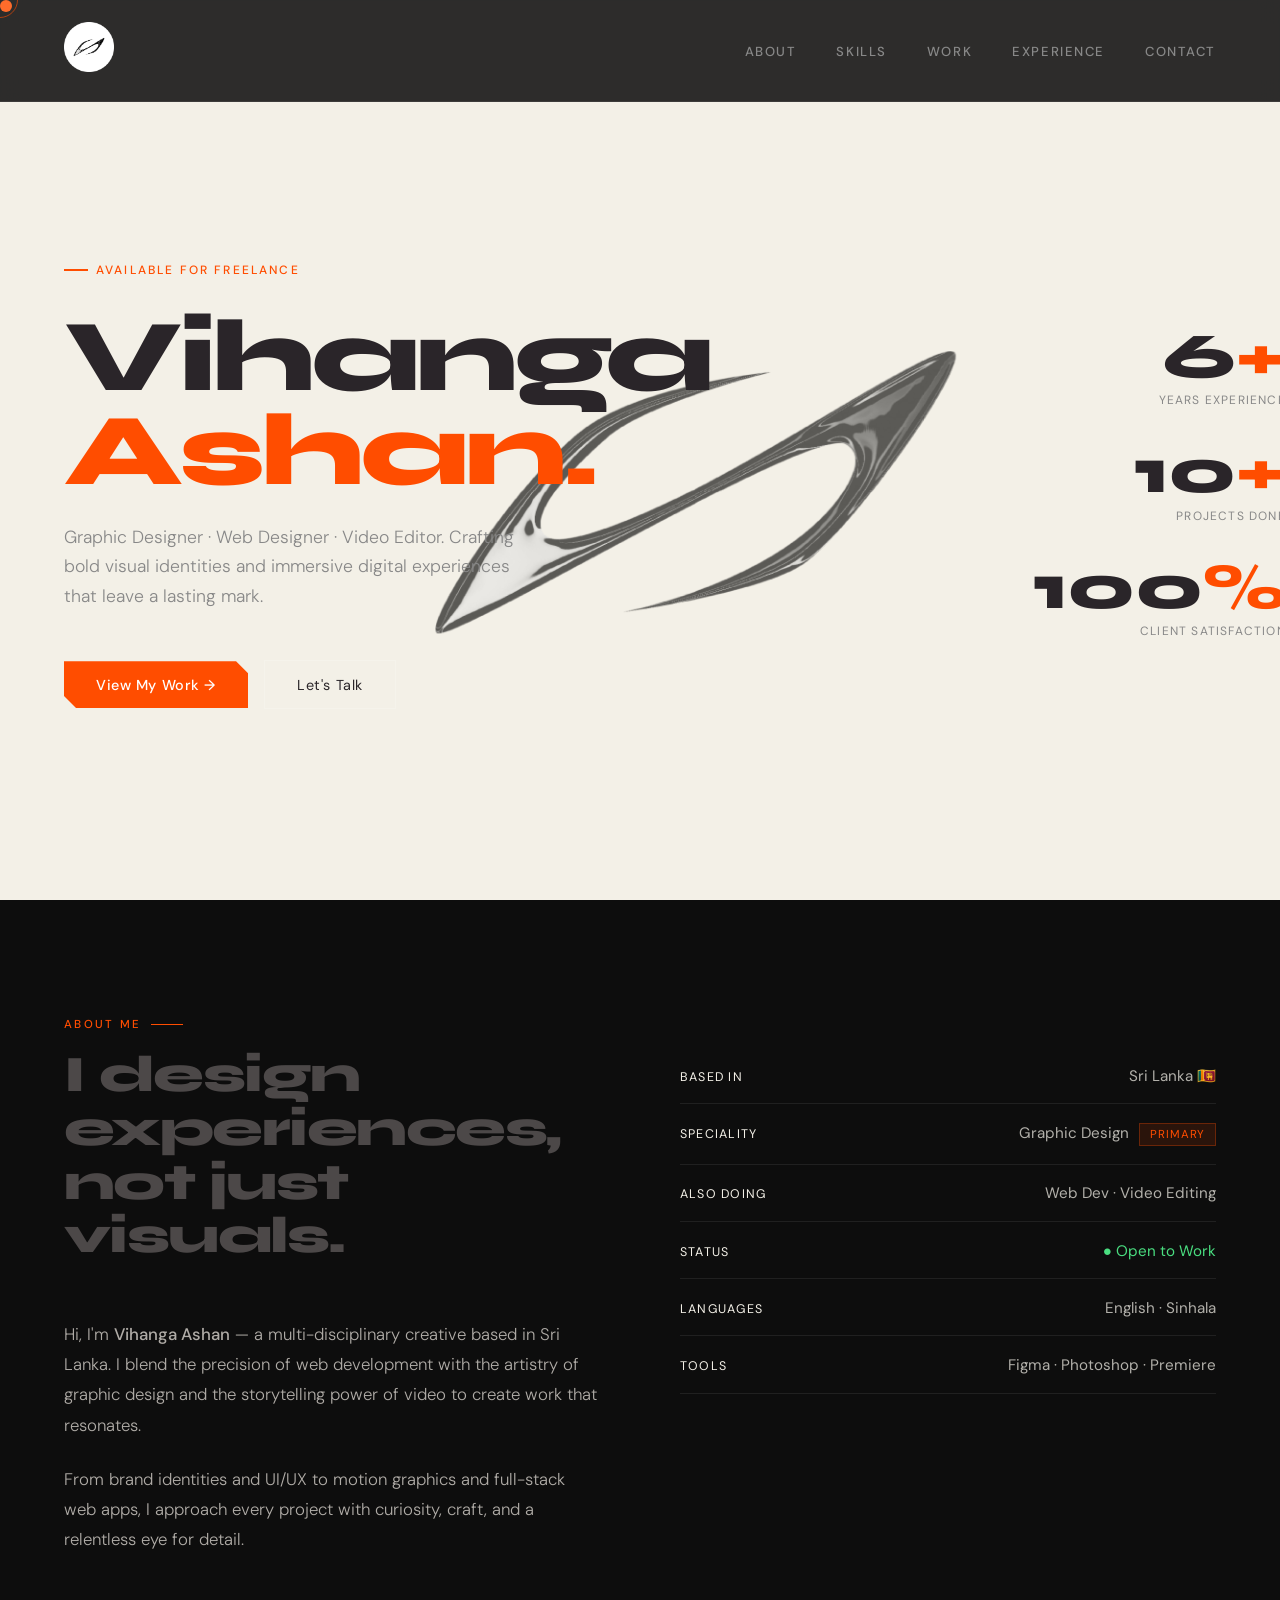
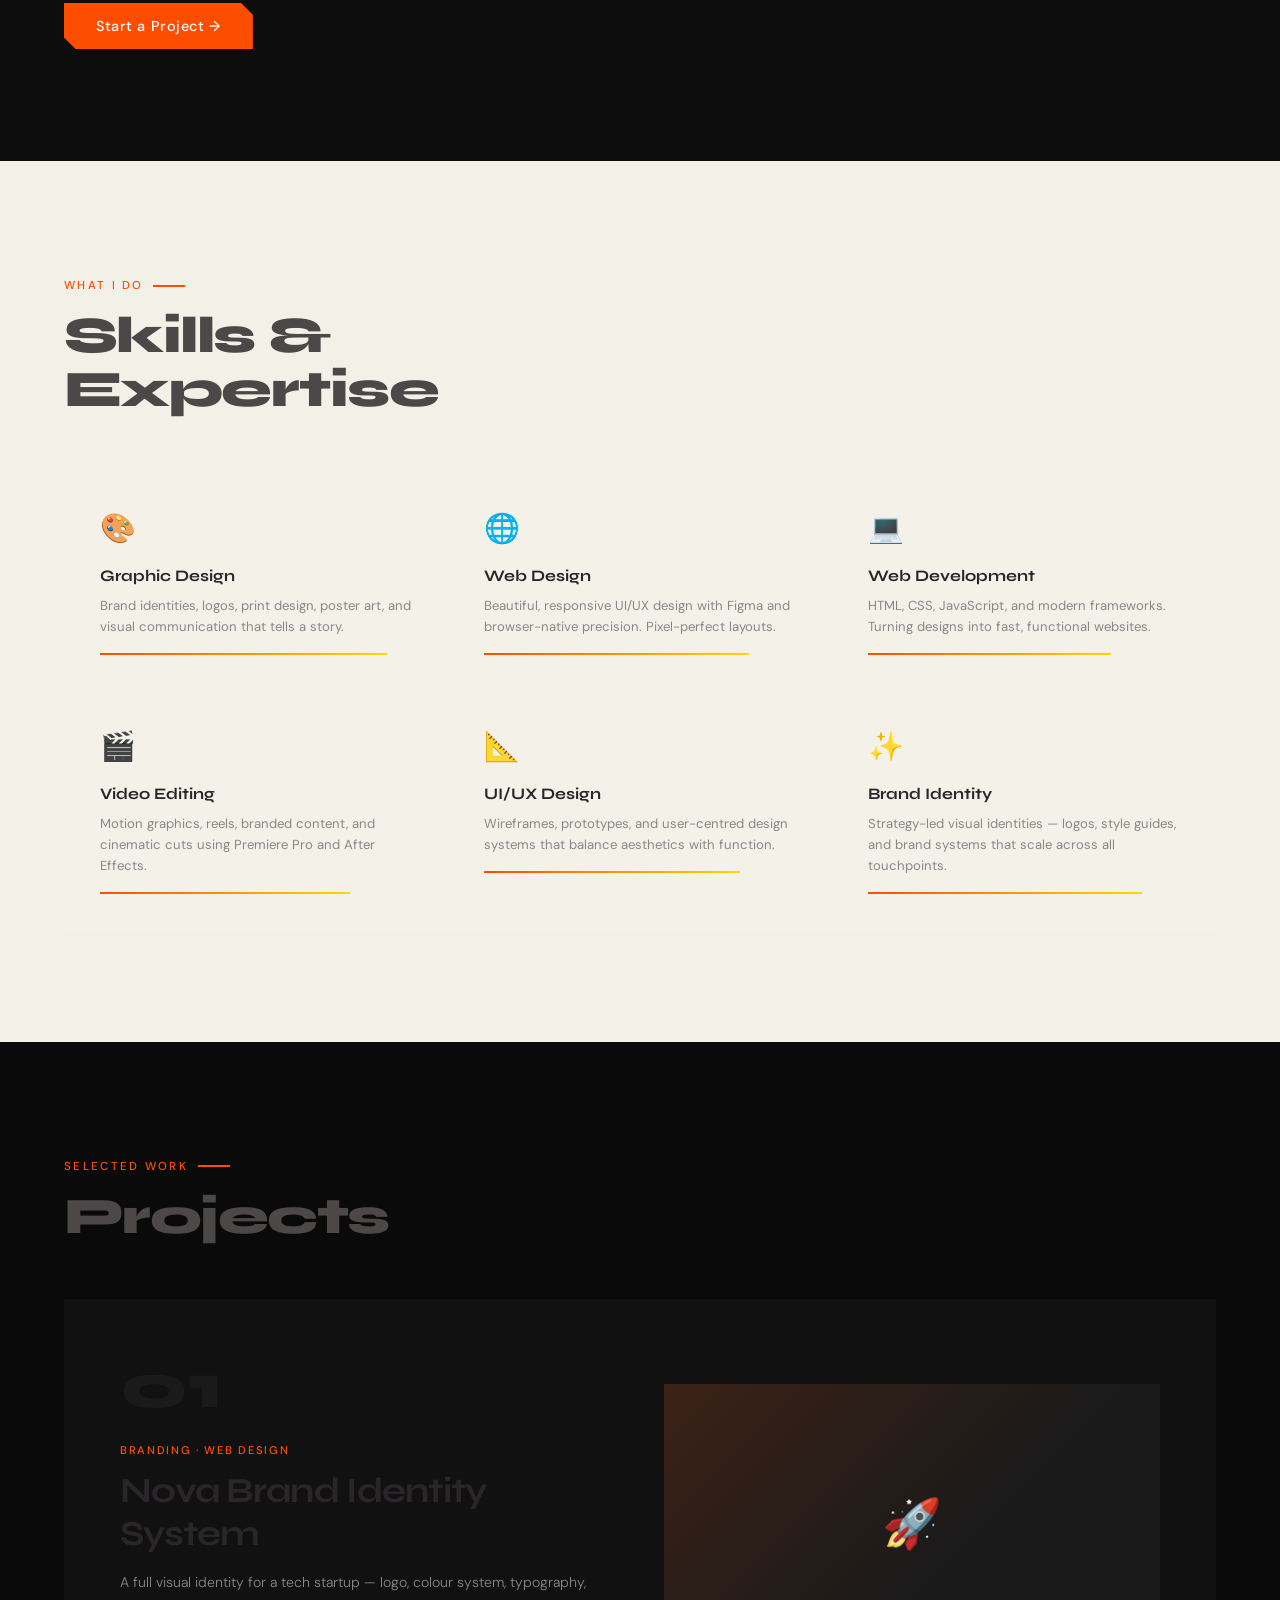
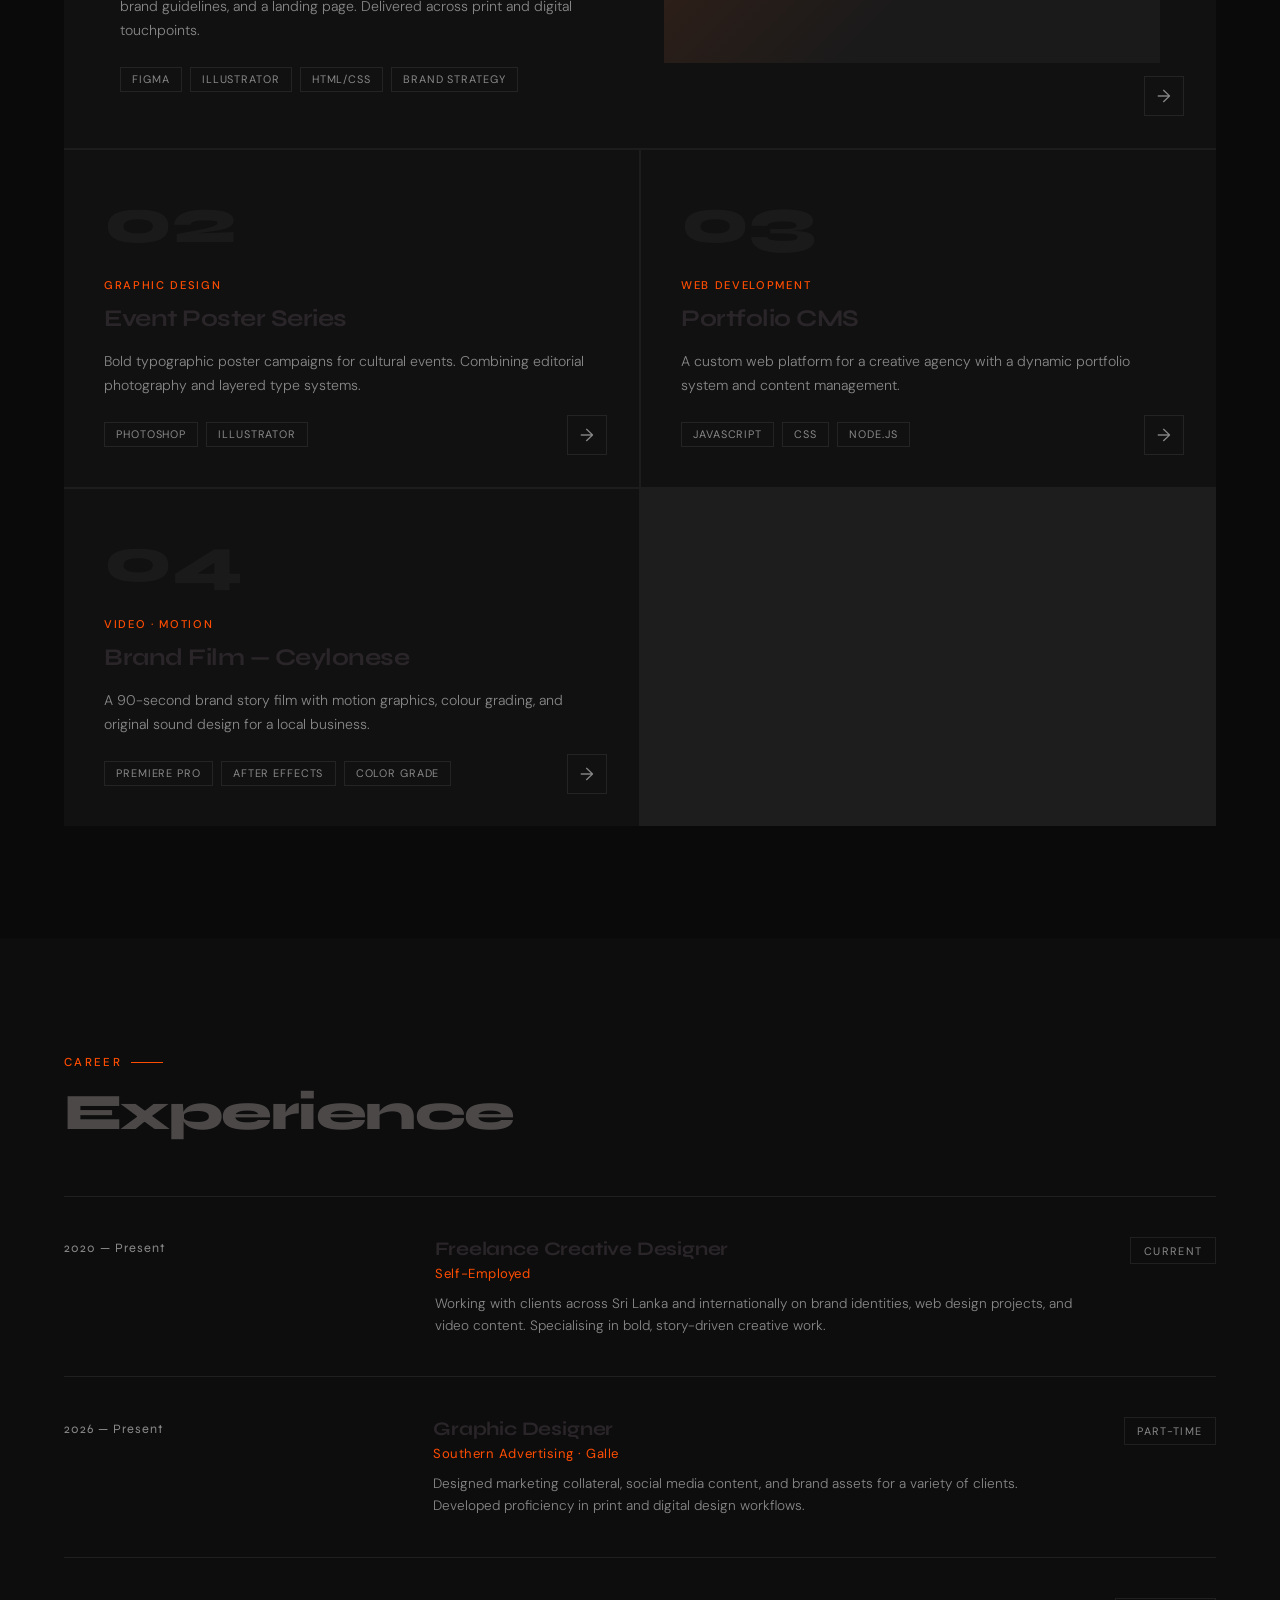
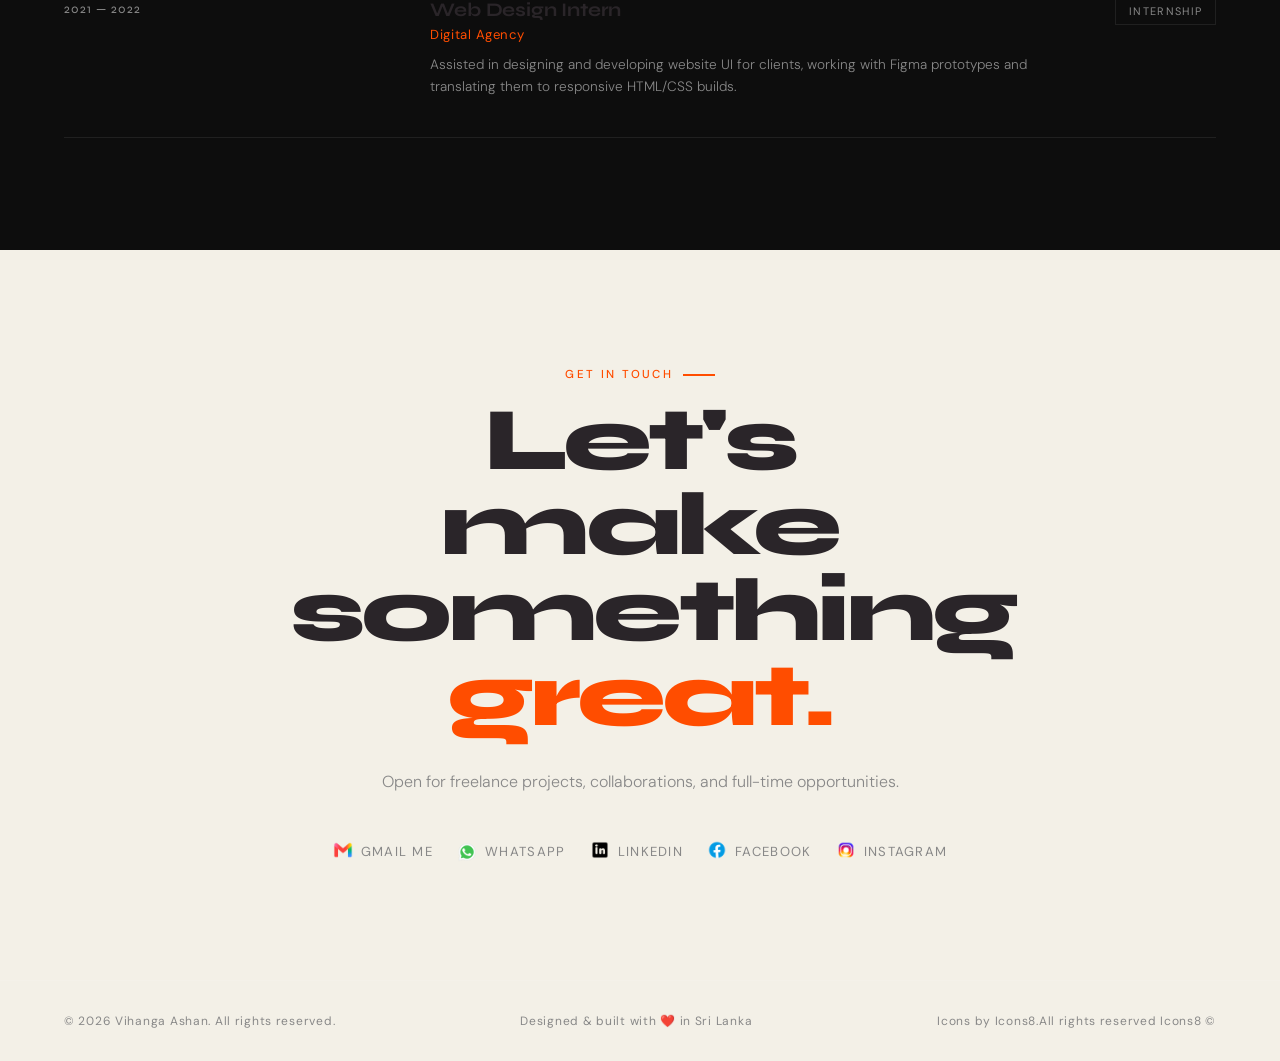
==== commit bd10bbd4: "ass icon" ====
--- a/index.html
+++ b/index.html
@@ -12,6 +12,10 @@
 
 <!--Script-->
 <script src="por.js" defer></script>
+<head>
+  <link rel="icon" type="image/png" href="Asset 1.png">
+</head>
+
 
 </head>
 <body>
--- a/stylem.css
+++ b/stylem.css
@@ -116,6 +116,49 @@
     pointer-events: none;
     letter-spacing: -0.04em;
     user-select: none;
+}
+/* Tablet */
+@media (max-width: 900px) {
+  .hero-bg-png {
+    width: min(90vw, 420px);
+    height: calc(min(90vw, 420px) * (283 / 521));
+    top: auto;
+    bottom: 6%;
+    left: 50%;
+    transform: translateX(-50%);
+    opacity: 0.45;
+  }
+}
+@media (max-width: 414px) {
+  .hero-bg-png {
+    width: 340px;
+    height: calc(340px * (283 / 521)); /* = ~184px */
+    bottom: 4%;
+    left: 50%;
+    transform: translateX(-50%);
+    opacity: 0.3;
+  }
+}
+
+/* Mobile */
+@media (max-width: 600px) {
+  .hero-bg-png {
+    width: min(95vw, 340px);
+    height: calc(min(95vw, 340px) * (283 / 521));
+    bottom: 4%;
+    right: 100%;
+    opacity: 0.3;
+  }
+}
+
+/* Small mobile */
+@media (max-width: 380px) {
+  .hero-bg-png {
+    width: 92vw;
+    height: calc(92vw * (283 / 521));
+    bottom: 50%;
+    opacity: 0.2;
+  }
 }
 
 .hero-bg-png::before {
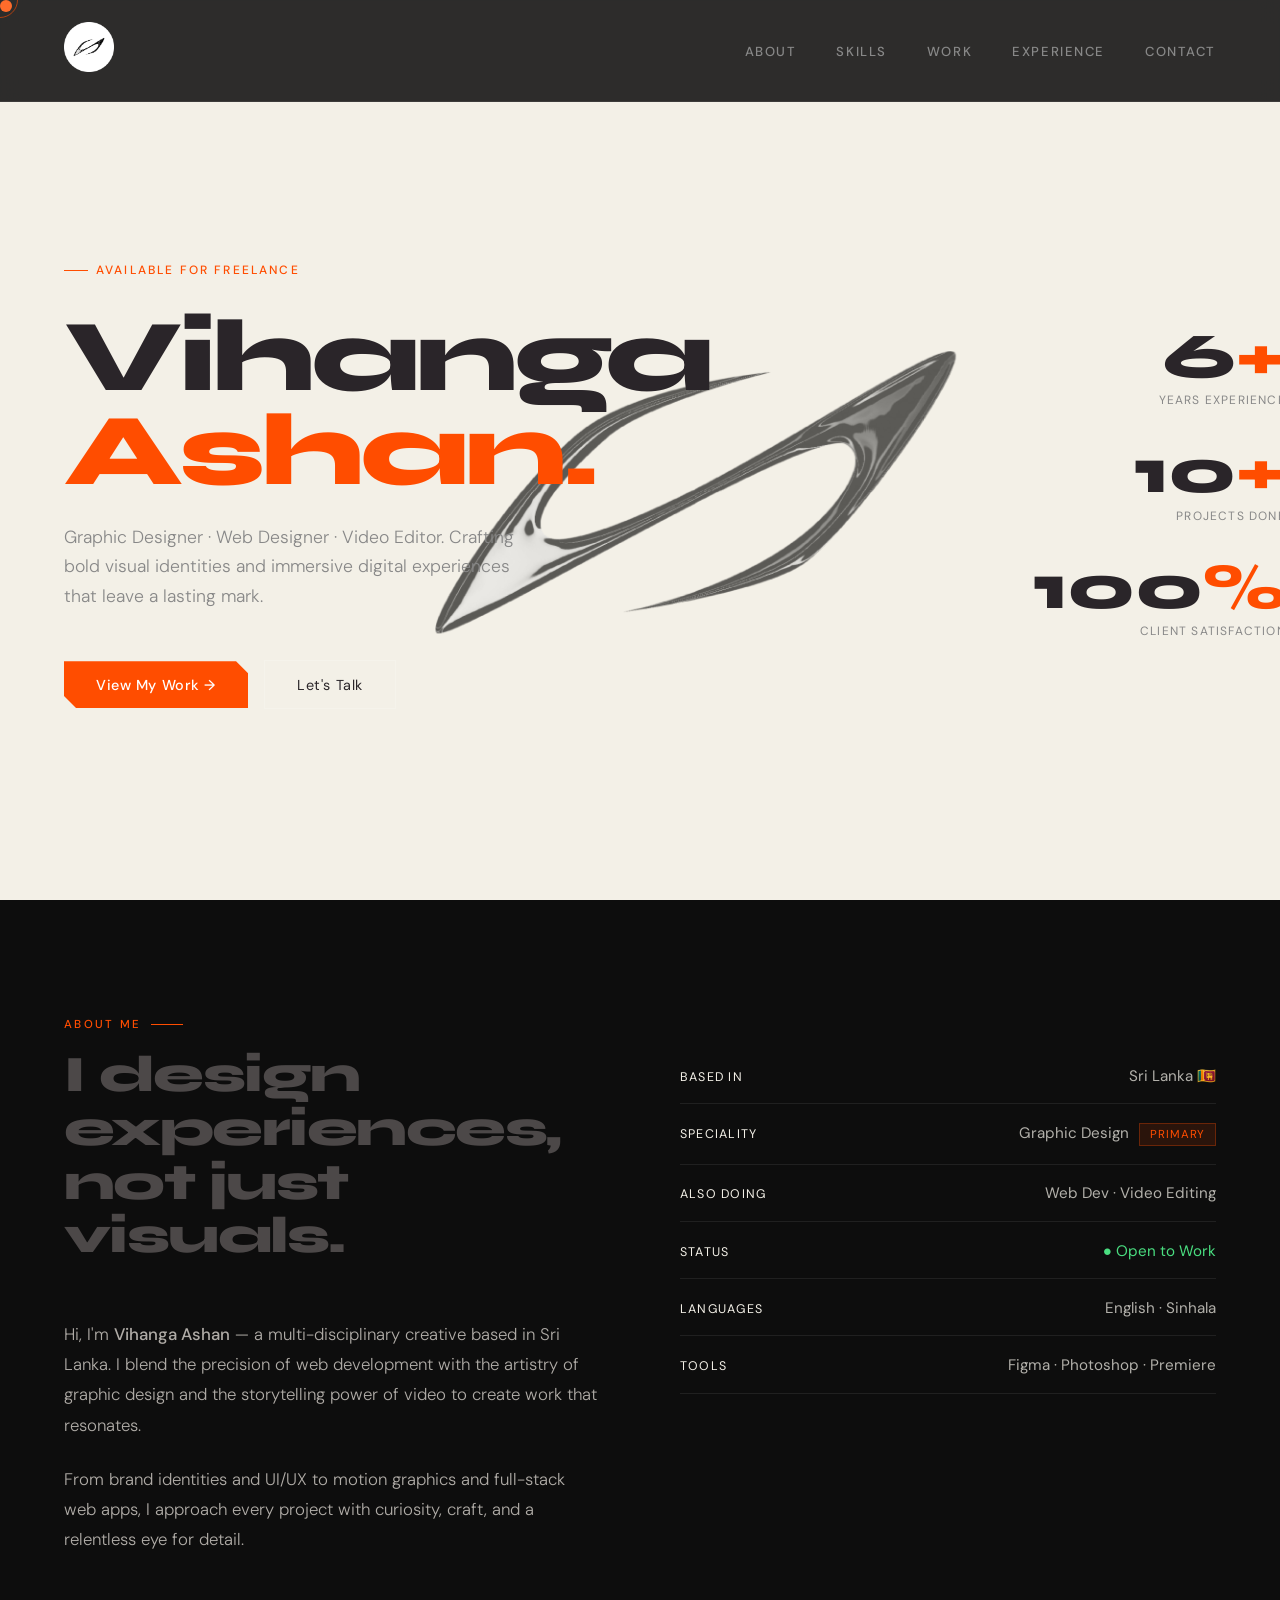
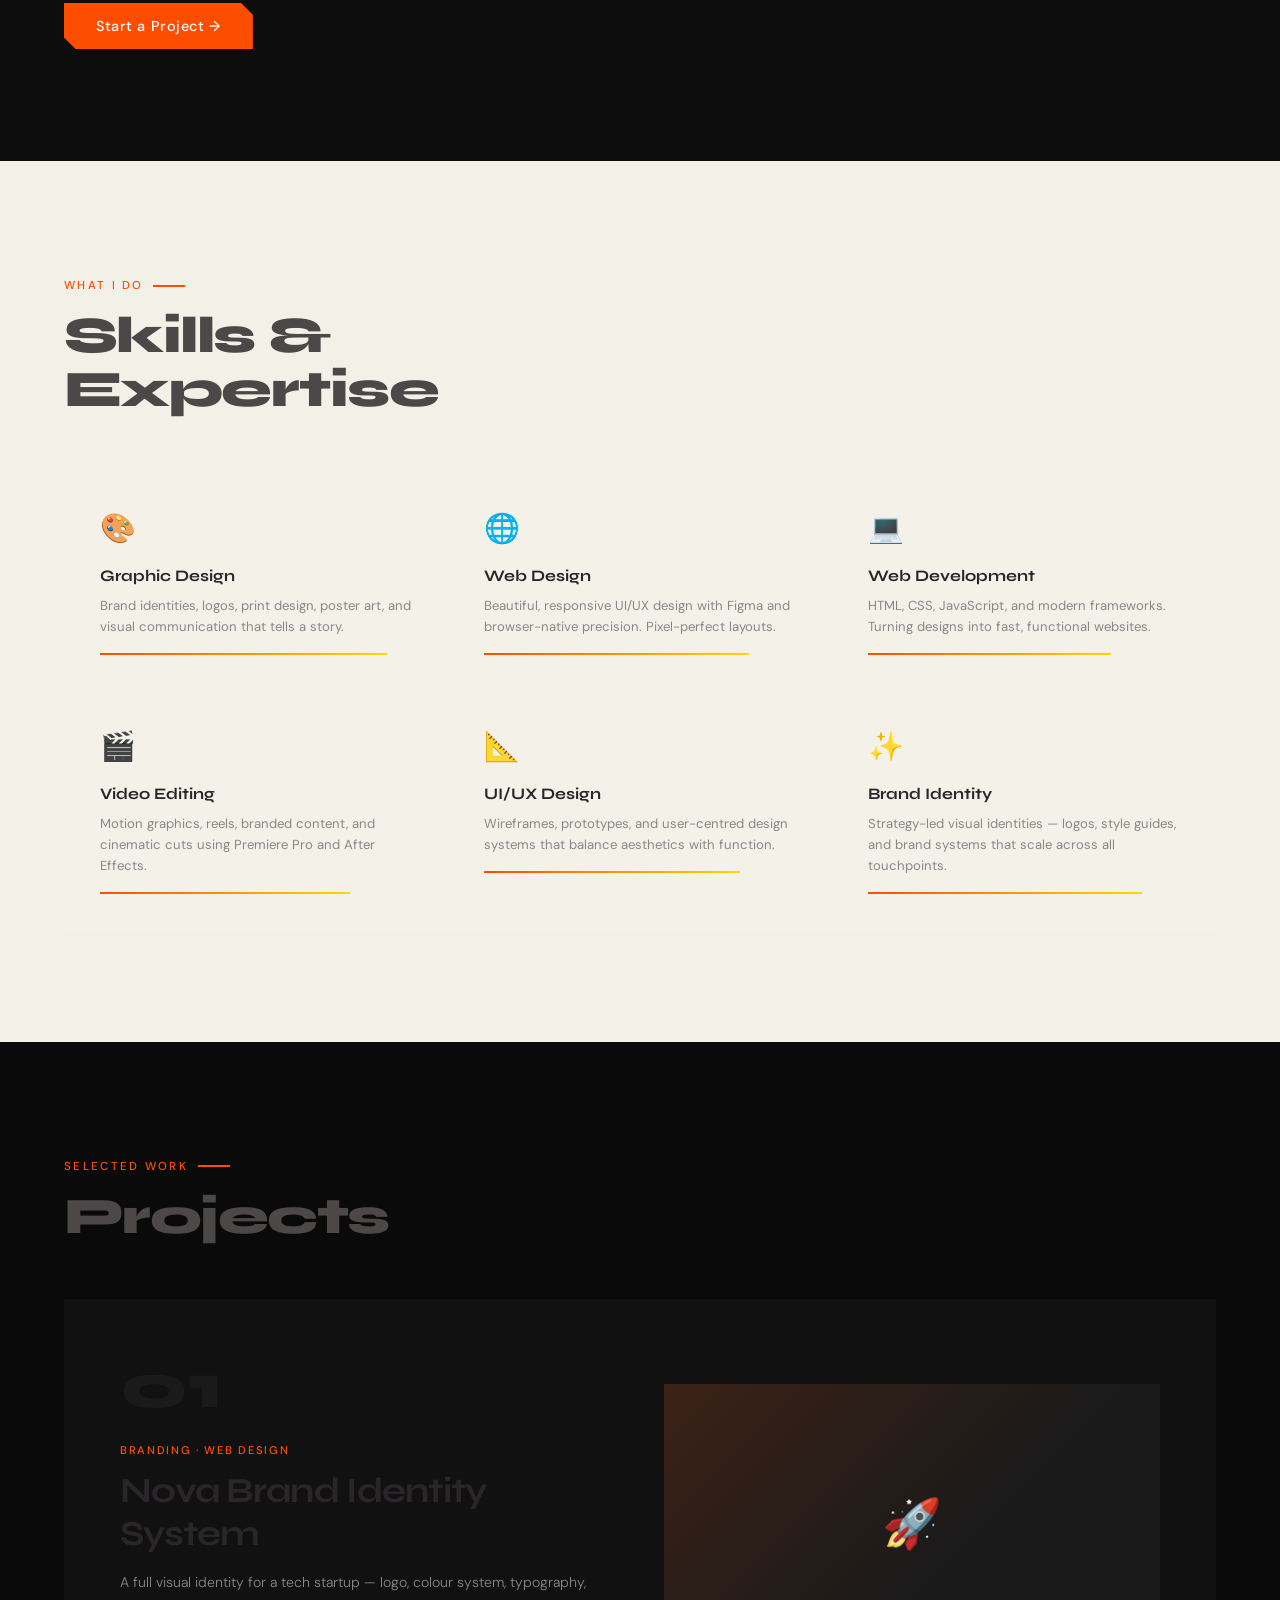
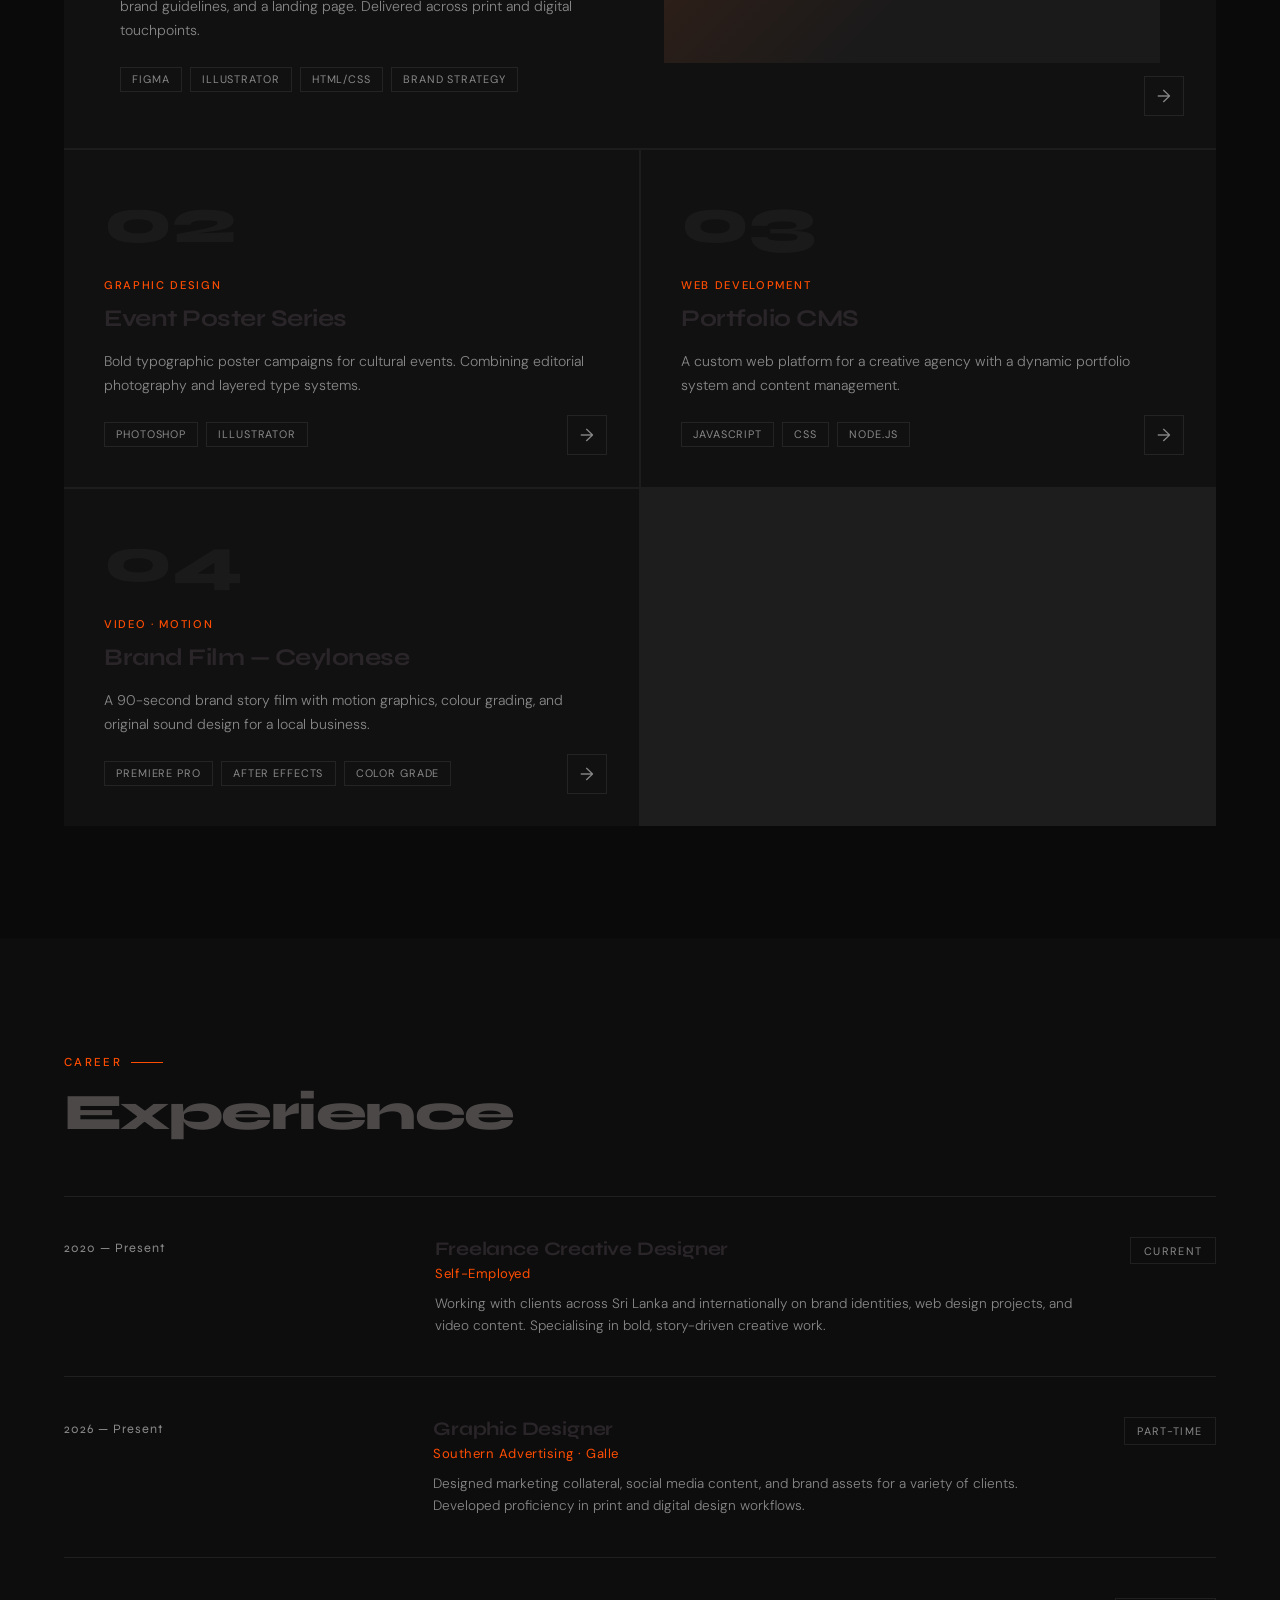
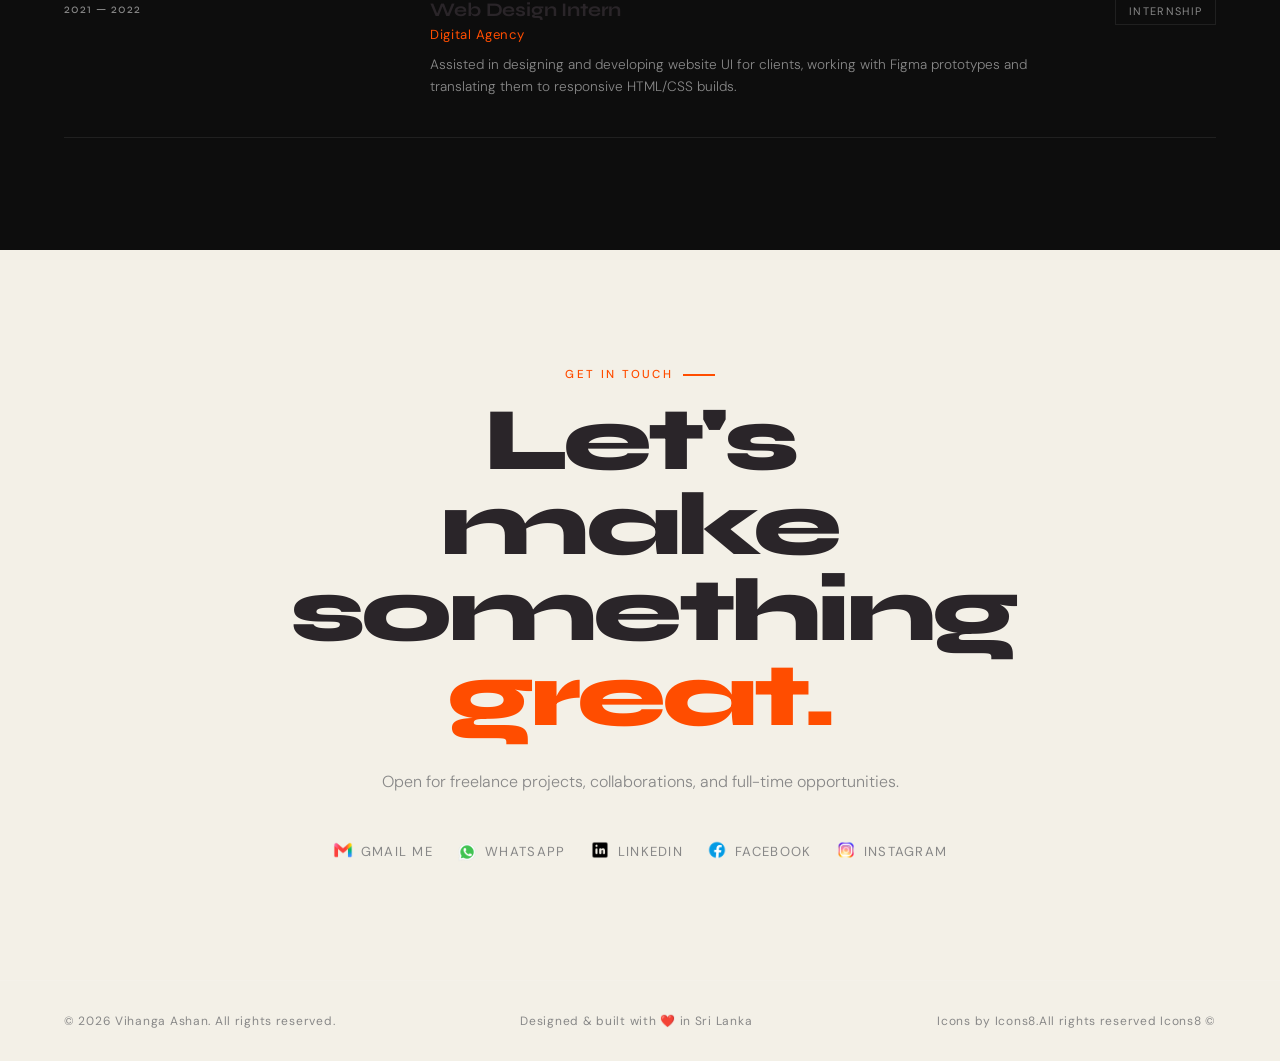
==== commit f16c6cf5: "123" ====
--- a/index.html
+++ b/index.html
@@ -12,9 +12,9 @@
 
 <!--Script-->
 <script src="por.js" defer></script>
-<head>
-  <link rel="icon" type="image/png" href="Asset 1.png">
-</head>
+
+<link rel="icon" type="image/png" href="Asset 1.png">
+
 
 
 </head>
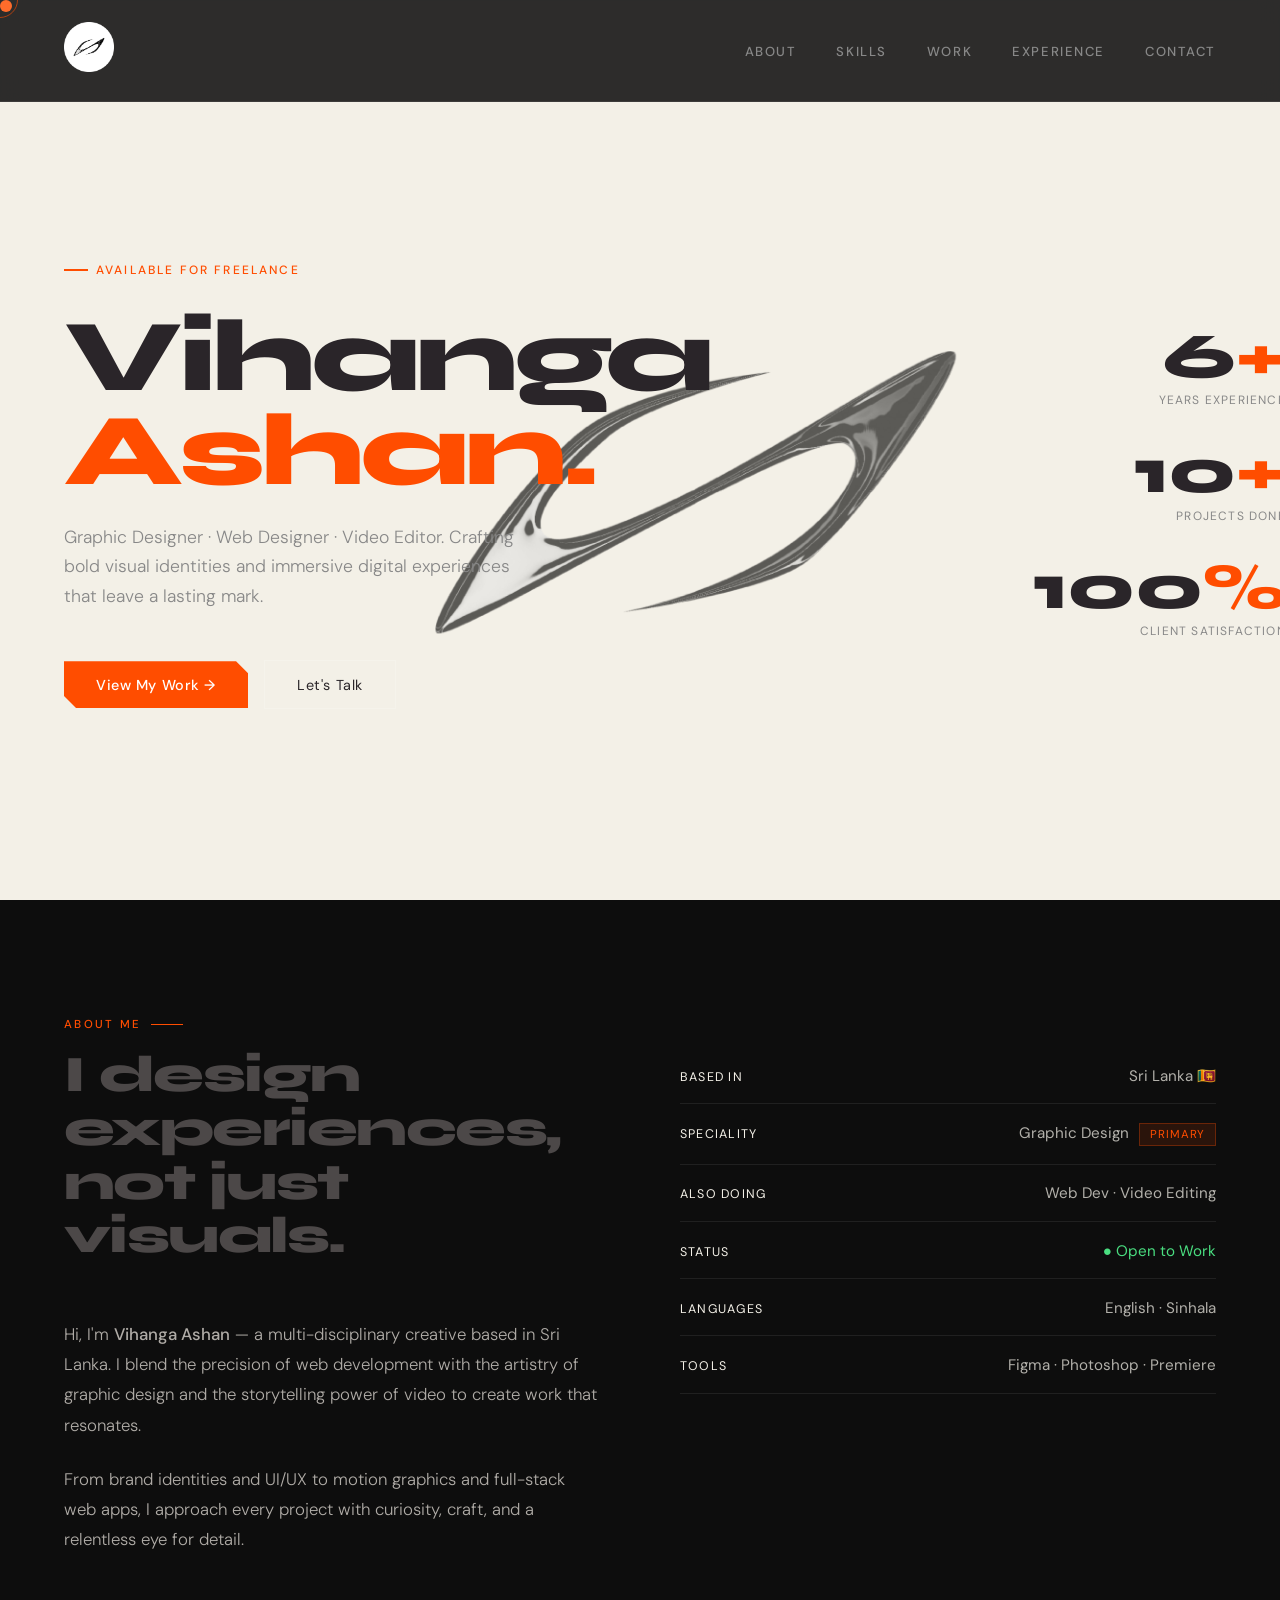
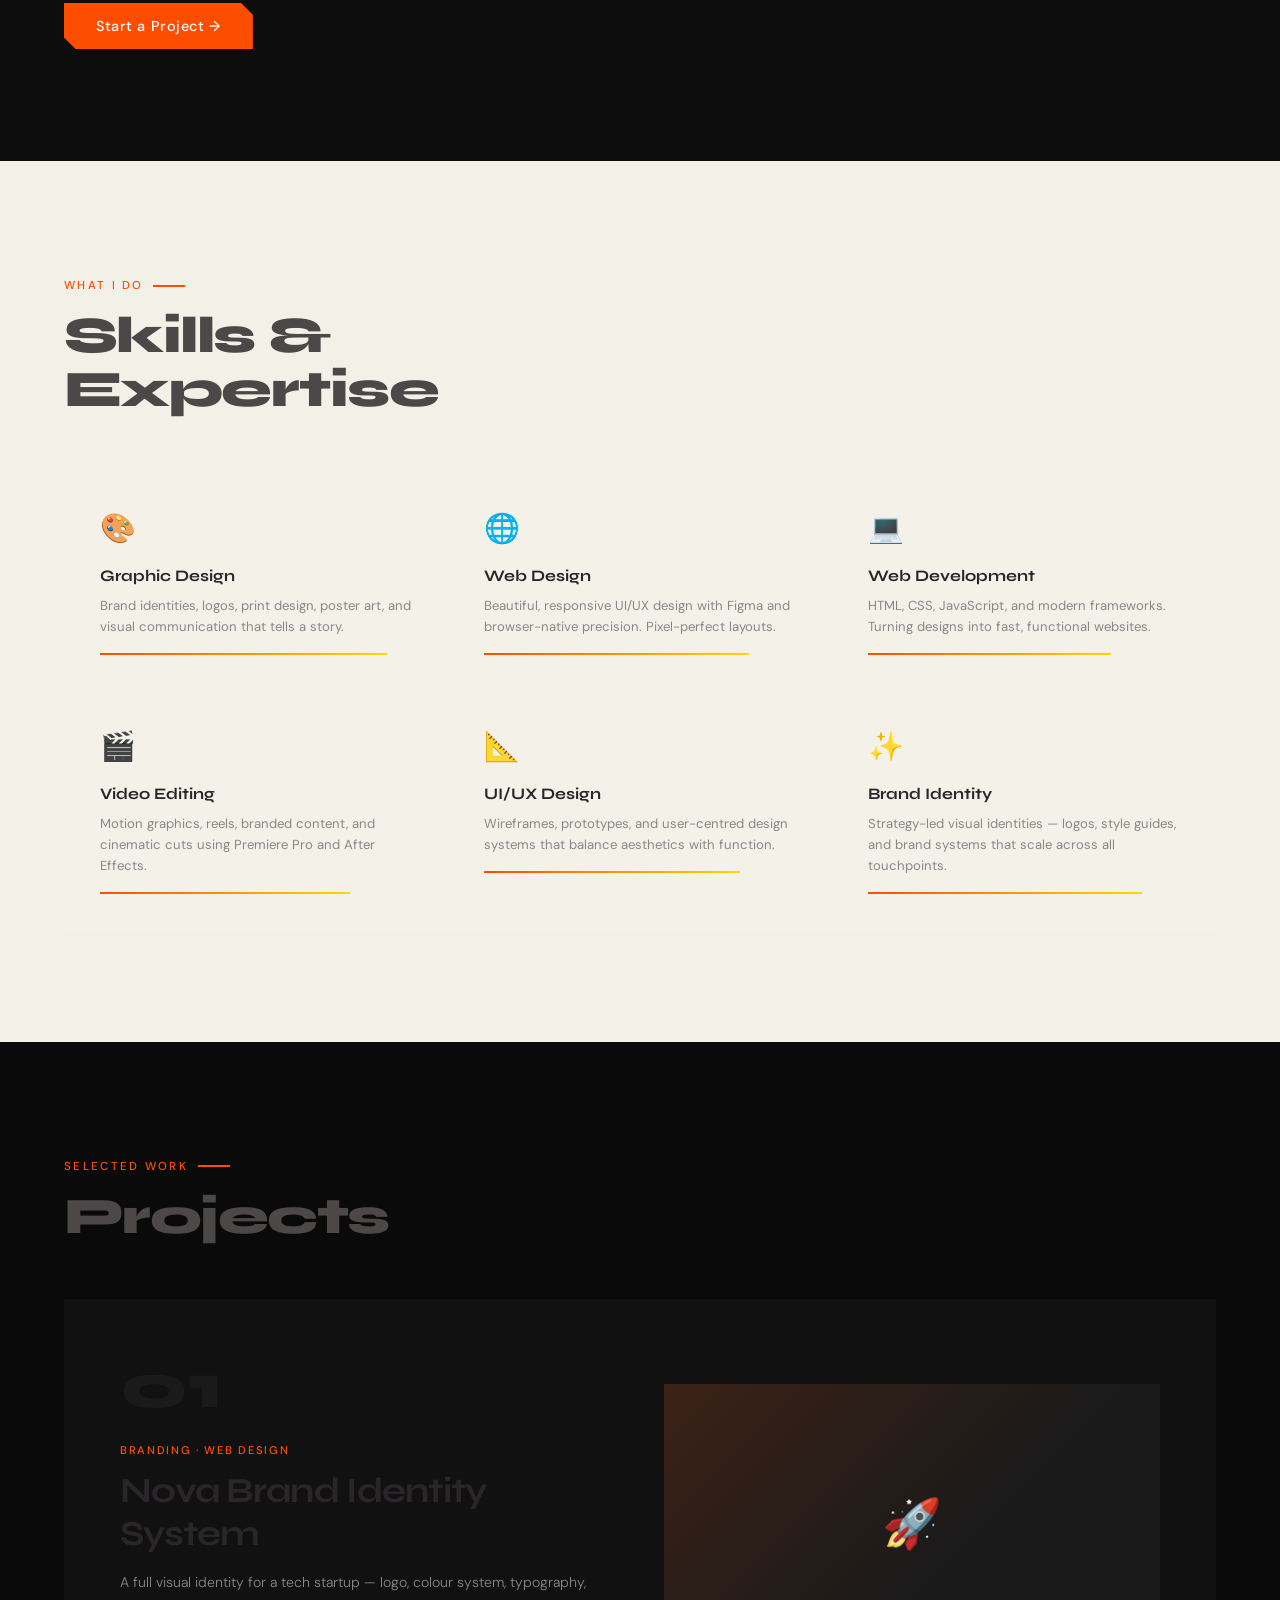
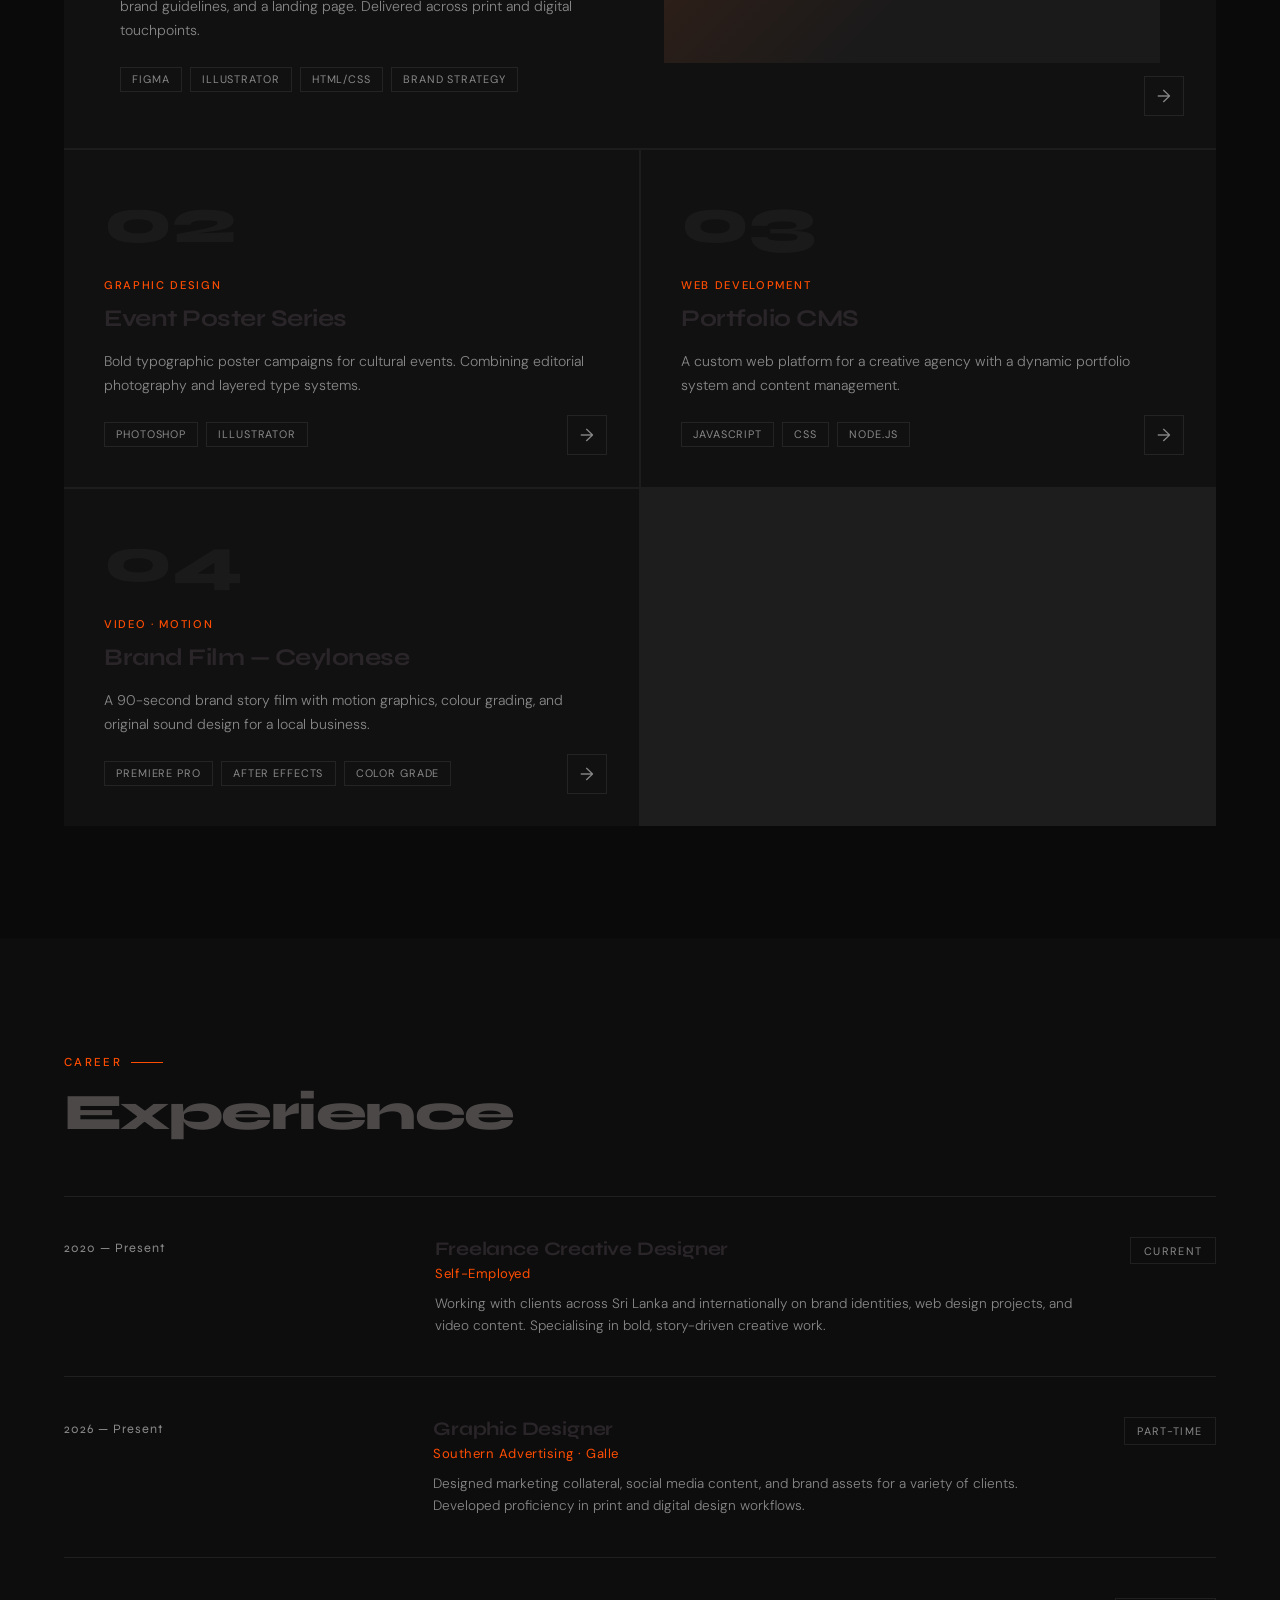
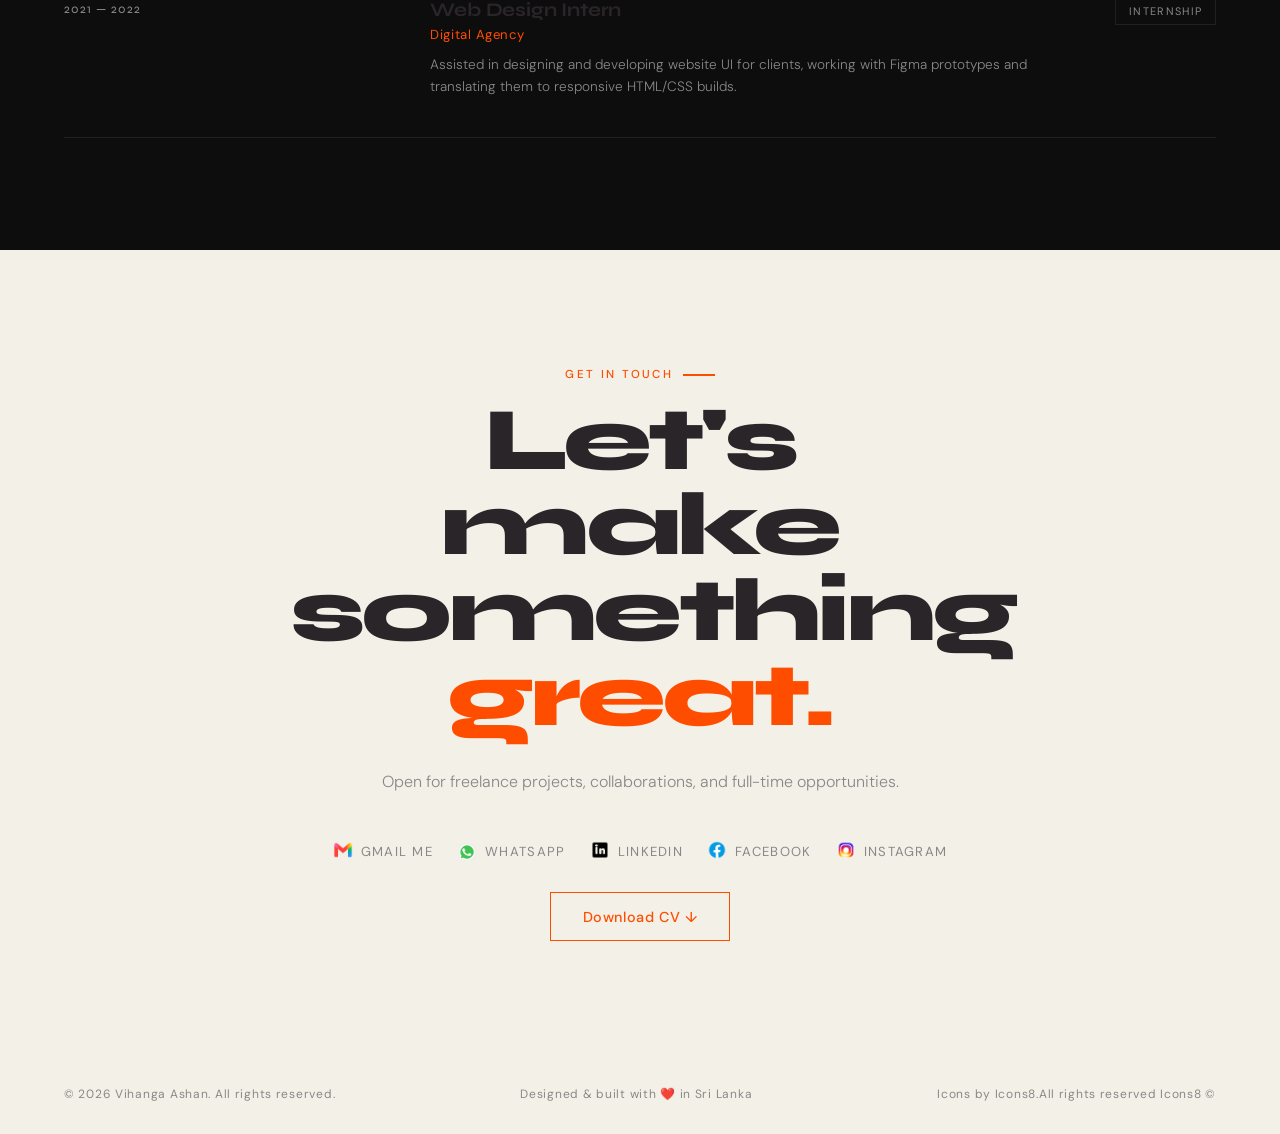
==== commit f50d5722: "cv" ====
--- a/index.html
+++ b/index.html
@@ -267,7 +267,7 @@
       <a href="https://www.linkedin.com/in/vihaga-ashan-9348ba3b3" target="_blank" rel="noopener noreferrer" class="contact-link"><img src="linkedin-48.apng.png" alt="Clickable GIF" style="width: 20px;" class="contact-link">LinkedIn</a>
       <a href="https://www.facebook.com/share/18f7zwTvtu/?mibextid=wwXIfr" target="_blank" rel="noopener noreferrer" class="contact-link"><img src="facebook.apng.png" alt="Clickable GIF" style="width: 20px;" class="contact-link">Facebook</a>
       <a href="https://www.instagram.com/_click_creation_?utm_source=qr" target="_blank" rel="noopener noreferrer" class="contact-link"><img src="instagram.apng.png" alt="Clickable GIF" style="width: 20px;" class="contact-link">Instagram</a>
-      
+      <a href="assets/Vihanga-Ashan-CV.pdf" download="Vihanga_Ashan_CV" class="btn-download"> Download CV ↓</a>
     </div>
   </div>
 </section>
--- a/stylem.css
+++ b/stylem.css
@@ -575,3 +575,23 @@
     .hero-name { font-size: 3rem; }
     .contact-big { font-size: 2.5rem; }
   }
+.btn-download {
+  display: inline-flex;
+  align-items: center;
+  gap: 0.5rem;
+  padding: 0.9rem 2rem;
+  border: 1.5px solid var(--accent);
+  color: var(--accent);
+  font-family: 'DM Sans', sans-serif;
+  font-size: 0.9rem;
+  font-weight: 500;
+  text-decoration: none;
+  letter-spacing: 0.04em;
+  transition: all 0.22s ease;
+}
+
+.btn-download:hover {
+  background: var(--accent);
+  color: #fff;
+  transform: translateY(-2px);
+}
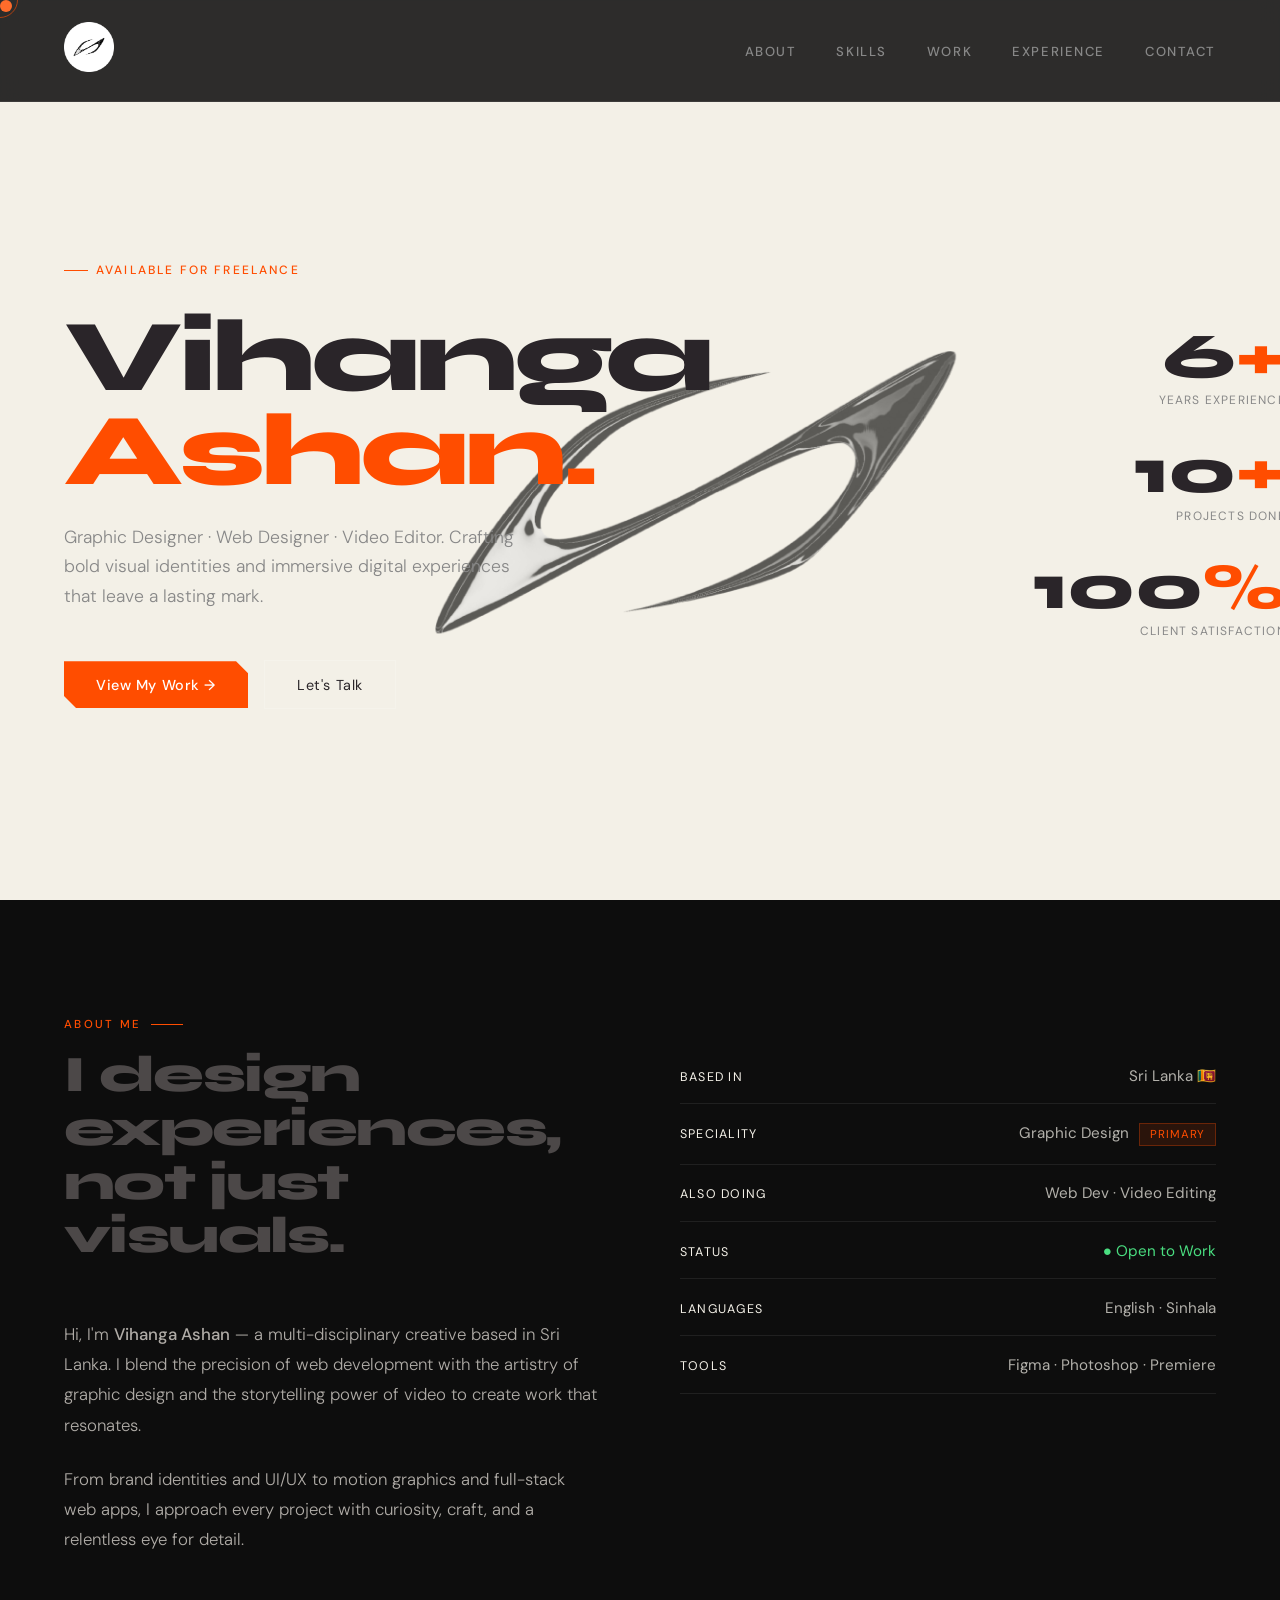
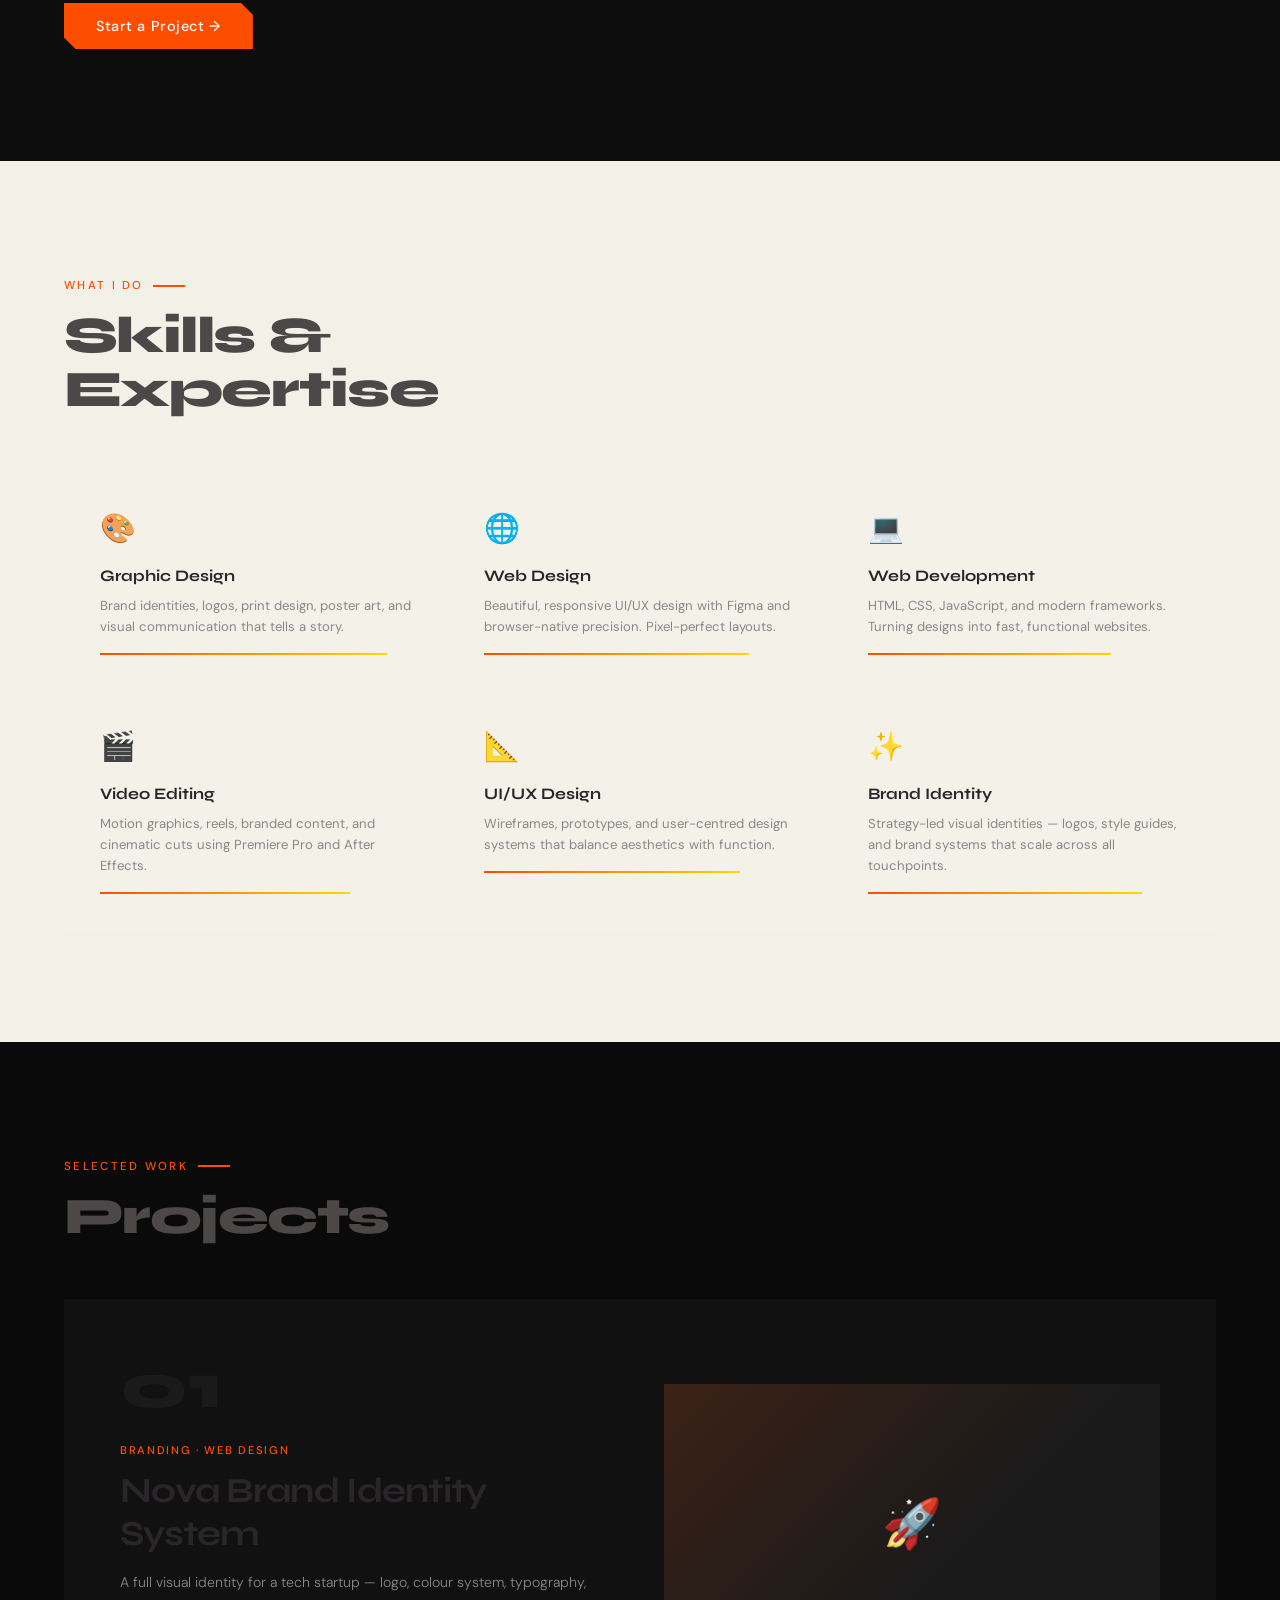
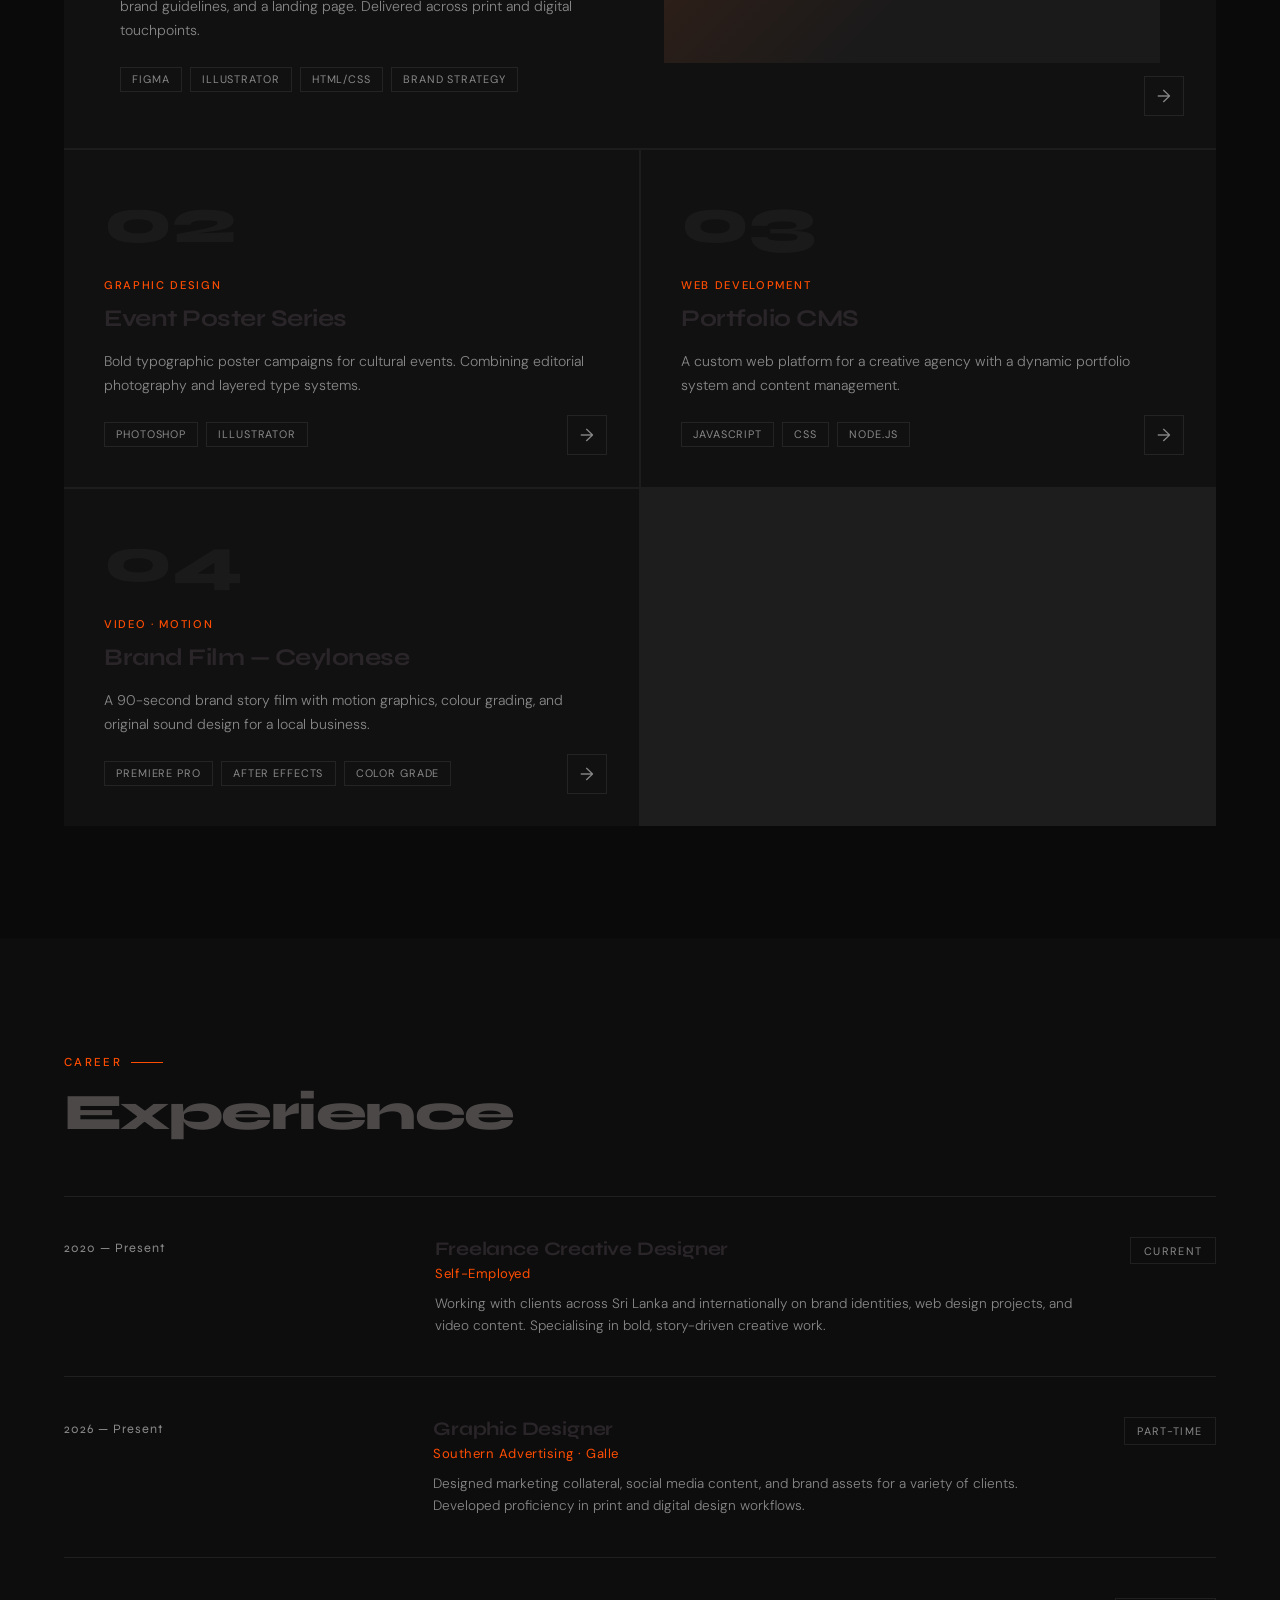
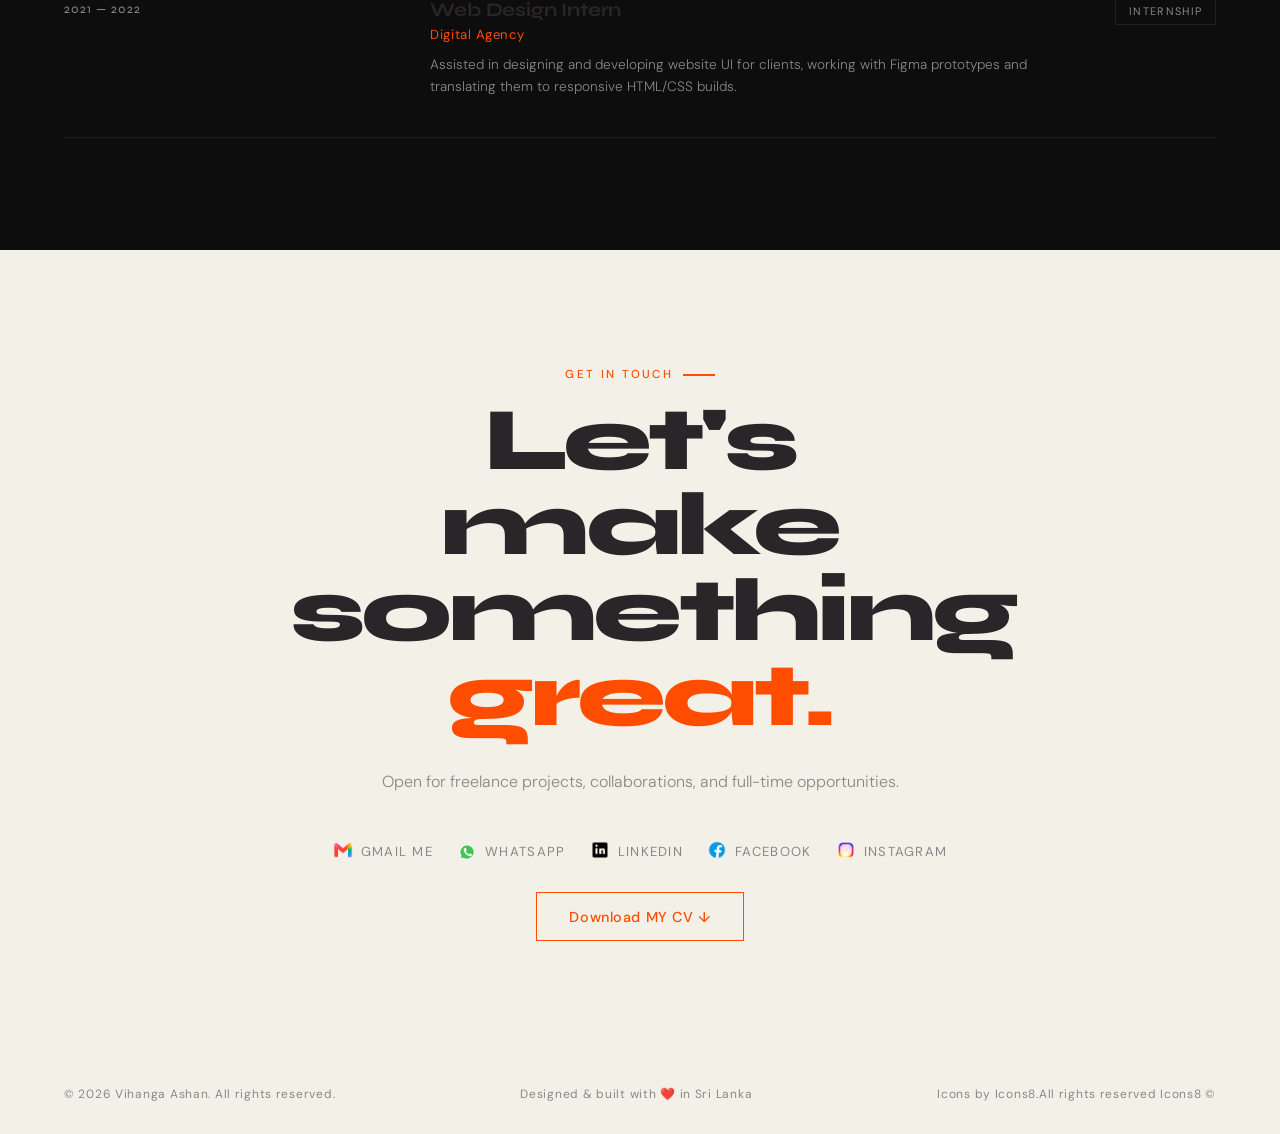
==== commit 0795ab4d: "last today31" ====
--- a/index.html
+++ b/index.html
@@ -267,7 +267,7 @@
       <a href="https://www.linkedin.com/in/vihaga-ashan-9348ba3b3" target="_blank" rel="noopener noreferrer" class="contact-link"><img src="linkedin-48.apng.png" alt="Clickable GIF" style="width: 20px;" class="contact-link">LinkedIn</a>
       <a href="https://www.facebook.com/share/18f7zwTvtu/?mibextid=wwXIfr" target="_blank" rel="noopener noreferrer" class="contact-link"><img src="facebook.apng.png" alt="Clickable GIF" style="width: 20px;" class="contact-link">Facebook</a>
       <a href="https://www.instagram.com/_click_creation_?utm_source=qr" target="_blank" rel="noopener noreferrer" class="contact-link"><img src="instagram.apng.png" alt="Clickable GIF" style="width: 20px;" class="contact-link">Instagram</a>
-      <a href="assets/Vihanga-Ashan-CV.pdf" download="Vihanga_Ashan_CV" class="btn-download"> Download CV ↓</a>
+      <a href="vihanga Ashan new.pdf" download="Vihanga_Ashan_CV" class="btn-download"> Download MY CV ↓</a>
     </div>
   </div>
 </section>
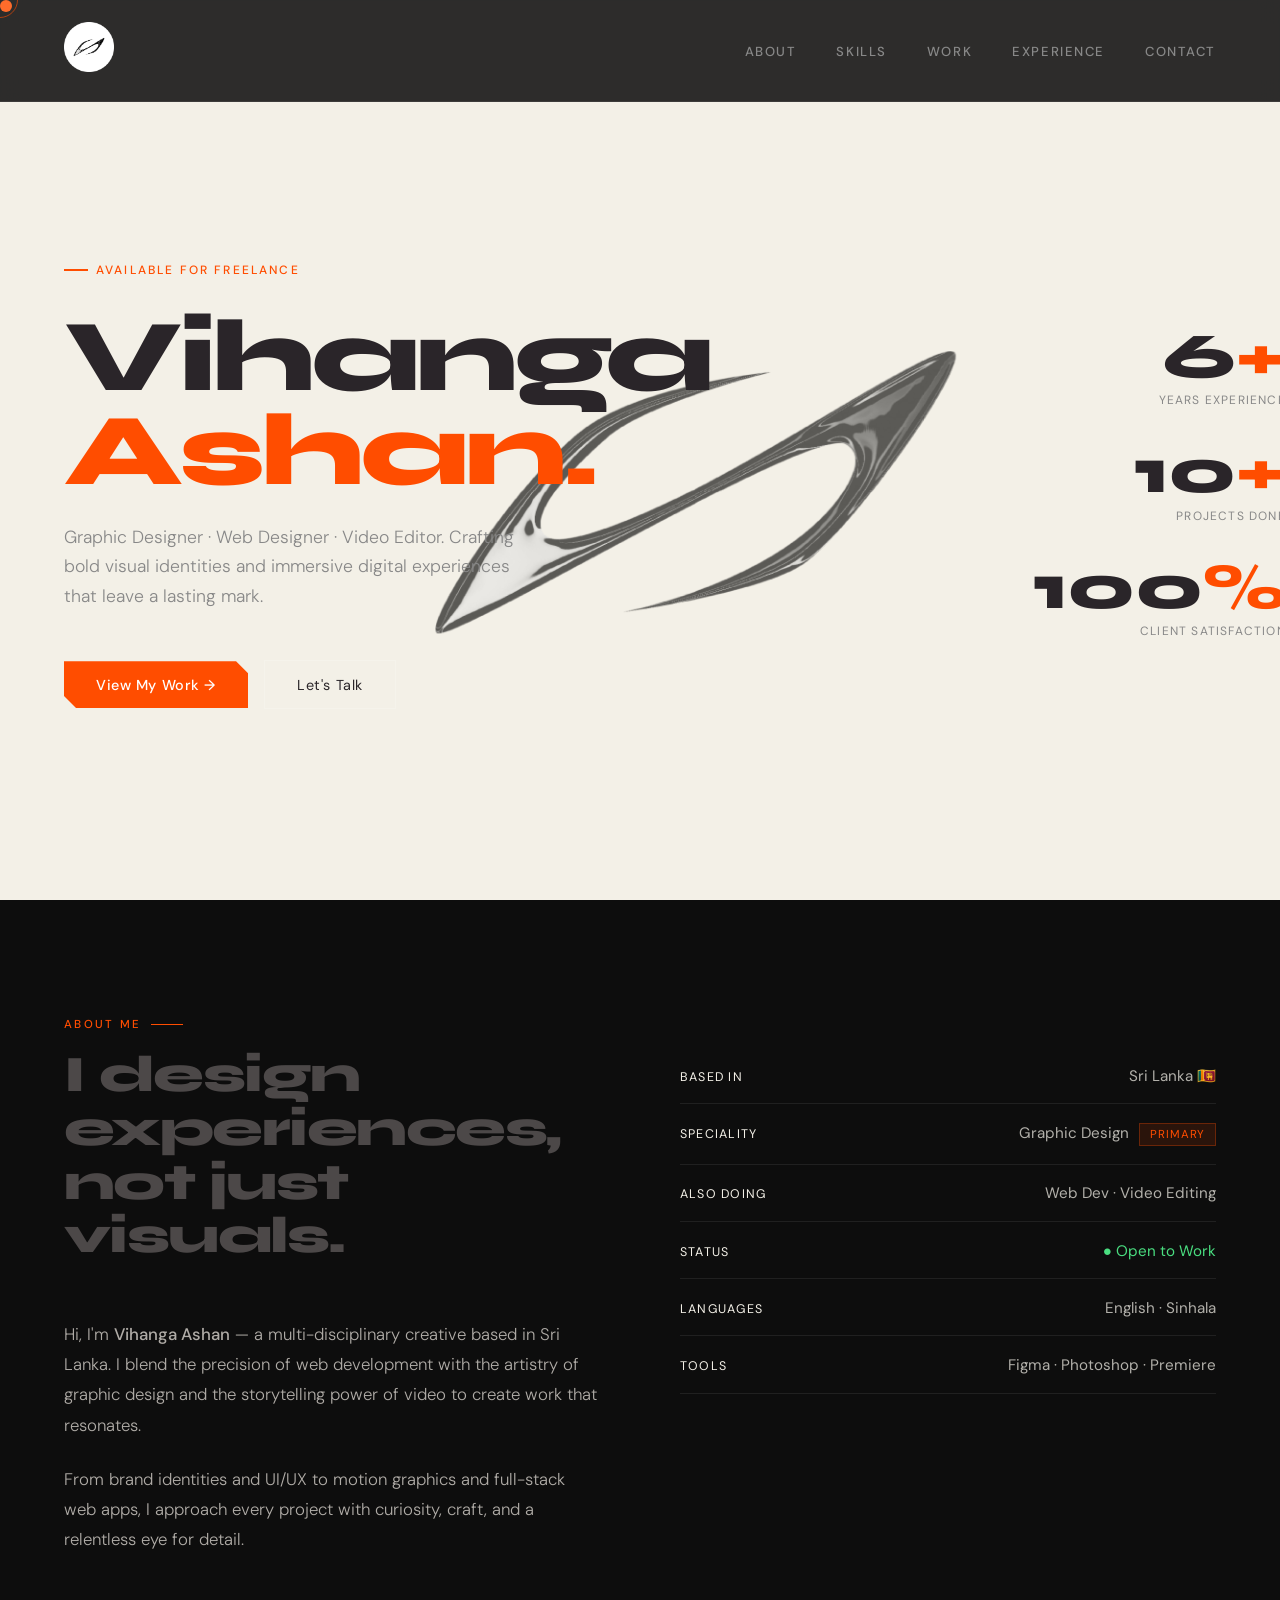
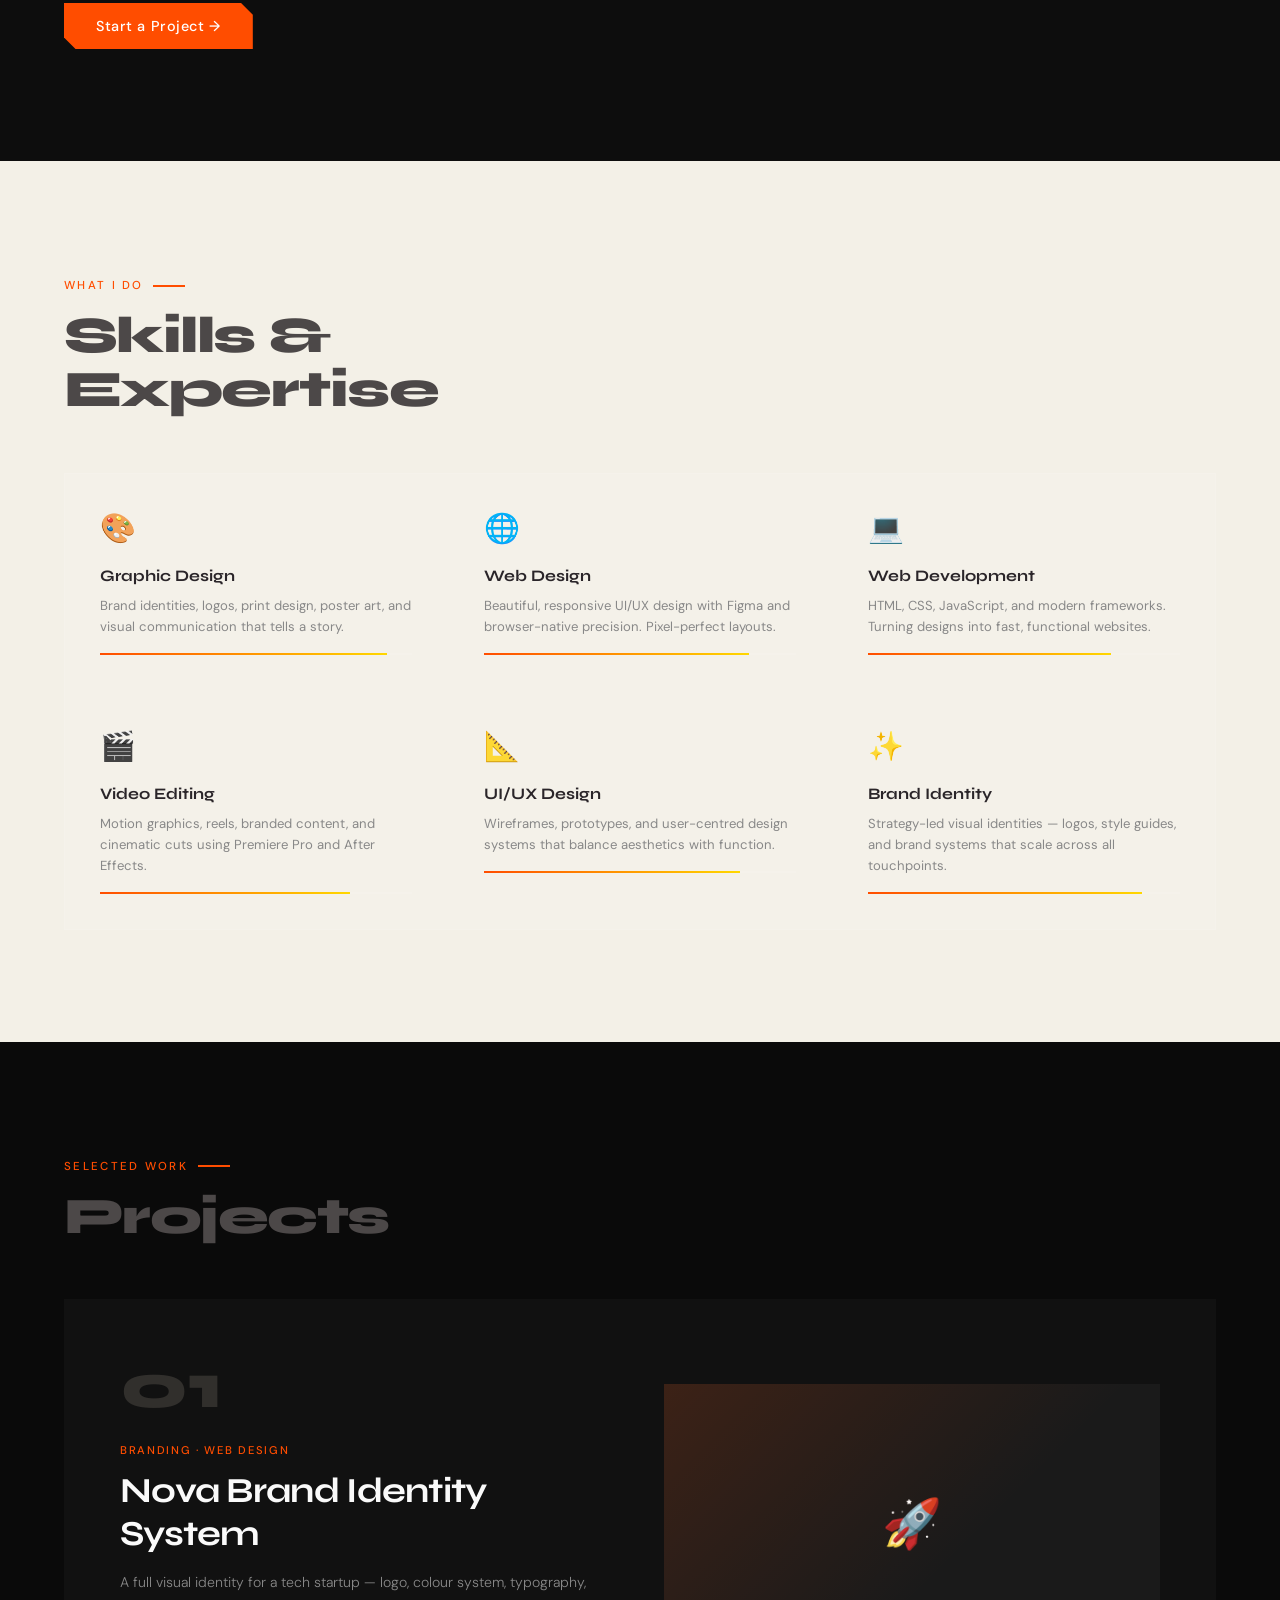
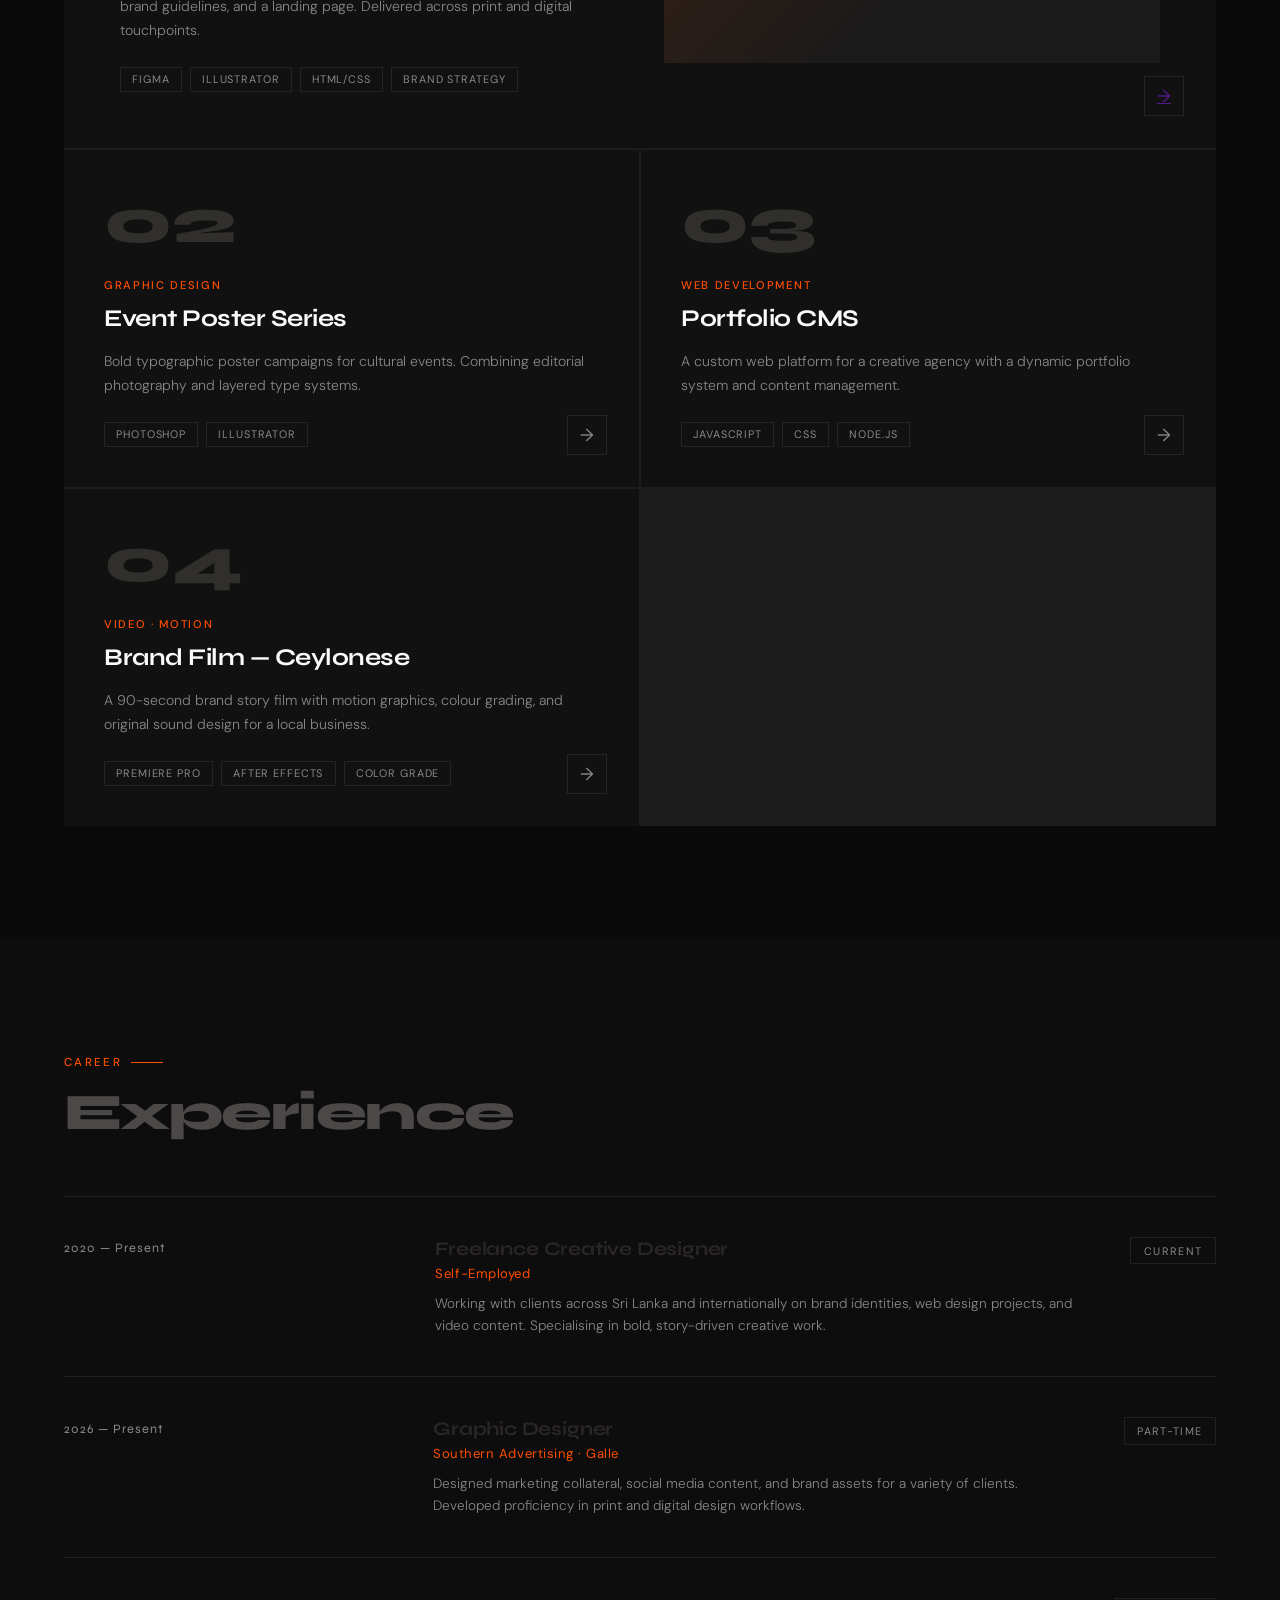
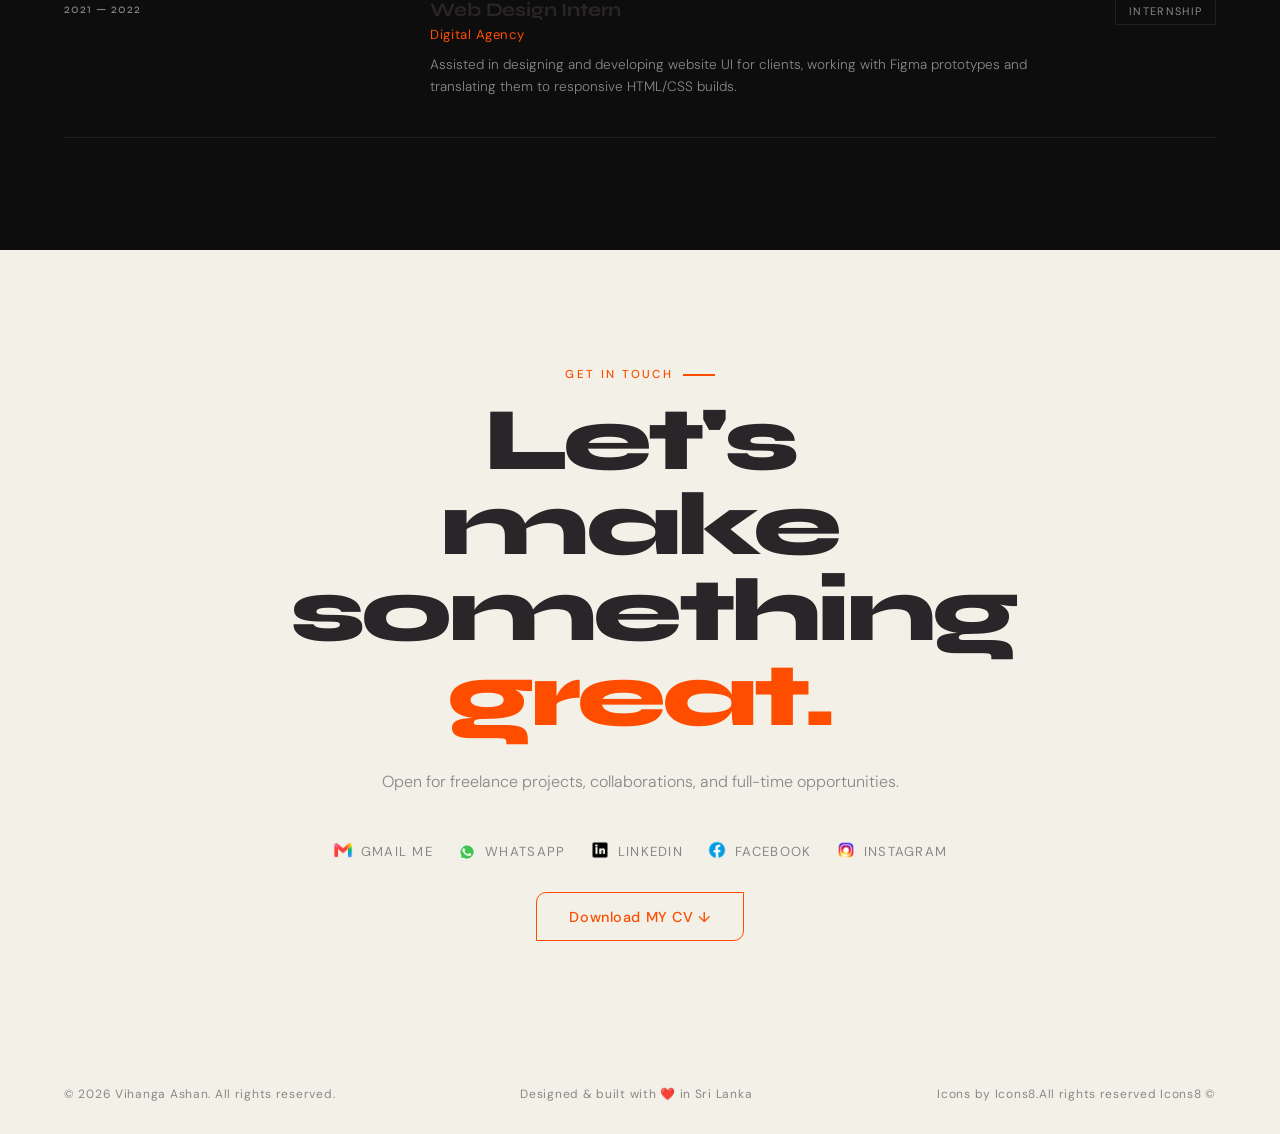
==== commit de35f0ef: "new pages" ====
--- a/index.html
+++ b/index.html
@@ -175,7 +175,7 @@
         </div>
       </div>
       <div class="project-preview">🚀</div>
-      <div class="project-arrow">→</div>
+      <div class="project-arrow"><a href="" target="_blank"> → </a></div>
     </div>
 
     <div class="project-card">
--- a/stylem.css
+++ b/stylem.css
@@ -5,6 +5,7 @@
     --paleivory: #F3F0E7;
     --valco: #b2b0aa;
     --accent: #ff4d00;
+    --cloudwhite: #fafafa;
     --accent2: #ffd700;
     --muted: #2a2a2a;
     --gray: #888;
@@ -74,7 +75,7 @@
     text-decoration: none;
     transition: color 0.2s;
   }
-  .nav-links a:hover { color: var(--white); }
+  .nav-links a:hover { color: var(--accent); }
 
   /* Hamburger for mobile */
   .hamburger {
@@ -337,7 +338,7 @@
     transition: height 0.3s ease;
   }
   .skill-card:hover::before { height: 100%; }
-  .skill-card:hover { background: #111; }
+  .skill-card:hover { background: #111; color: var(--paleivory); }
   .skill-icon { font-size: 1.8rem; margin-bottom: 1.2rem; }
   .skill-name {
     font-family: 'Syne', sans-serif;
@@ -378,7 +379,7 @@
     font-family: 'Syne', sans-serif;
     font-size: 4rem;
     font-weight: 800;
-    color: rgba(255,255,255,0.04);
+    color: #312f2c;
     line-height: 1;
     margin-bottom: 1.5rem;
   }
@@ -396,7 +397,7 @@
     font-weight: 700;
     letter-spacing: -0.02em;
     margin-bottom: 1rem;
-    color: var(--white);
+    color: var(--cloudwhite);
     line-height: 1.2;
   }
   .featured .project-title { font-size: 2.2rem; }
@@ -581,6 +582,8 @@
   gap: 0.5rem;
   padding: 0.9rem 2rem;
   border: 1.5px solid var(--accent);
+  border-radius: 10px 0px 10px 0px;
+  corner-shape: bevel;
   color: var(--accent);
   font-family: 'DM Sans', sans-serif;
   font-size: 0.9rem;
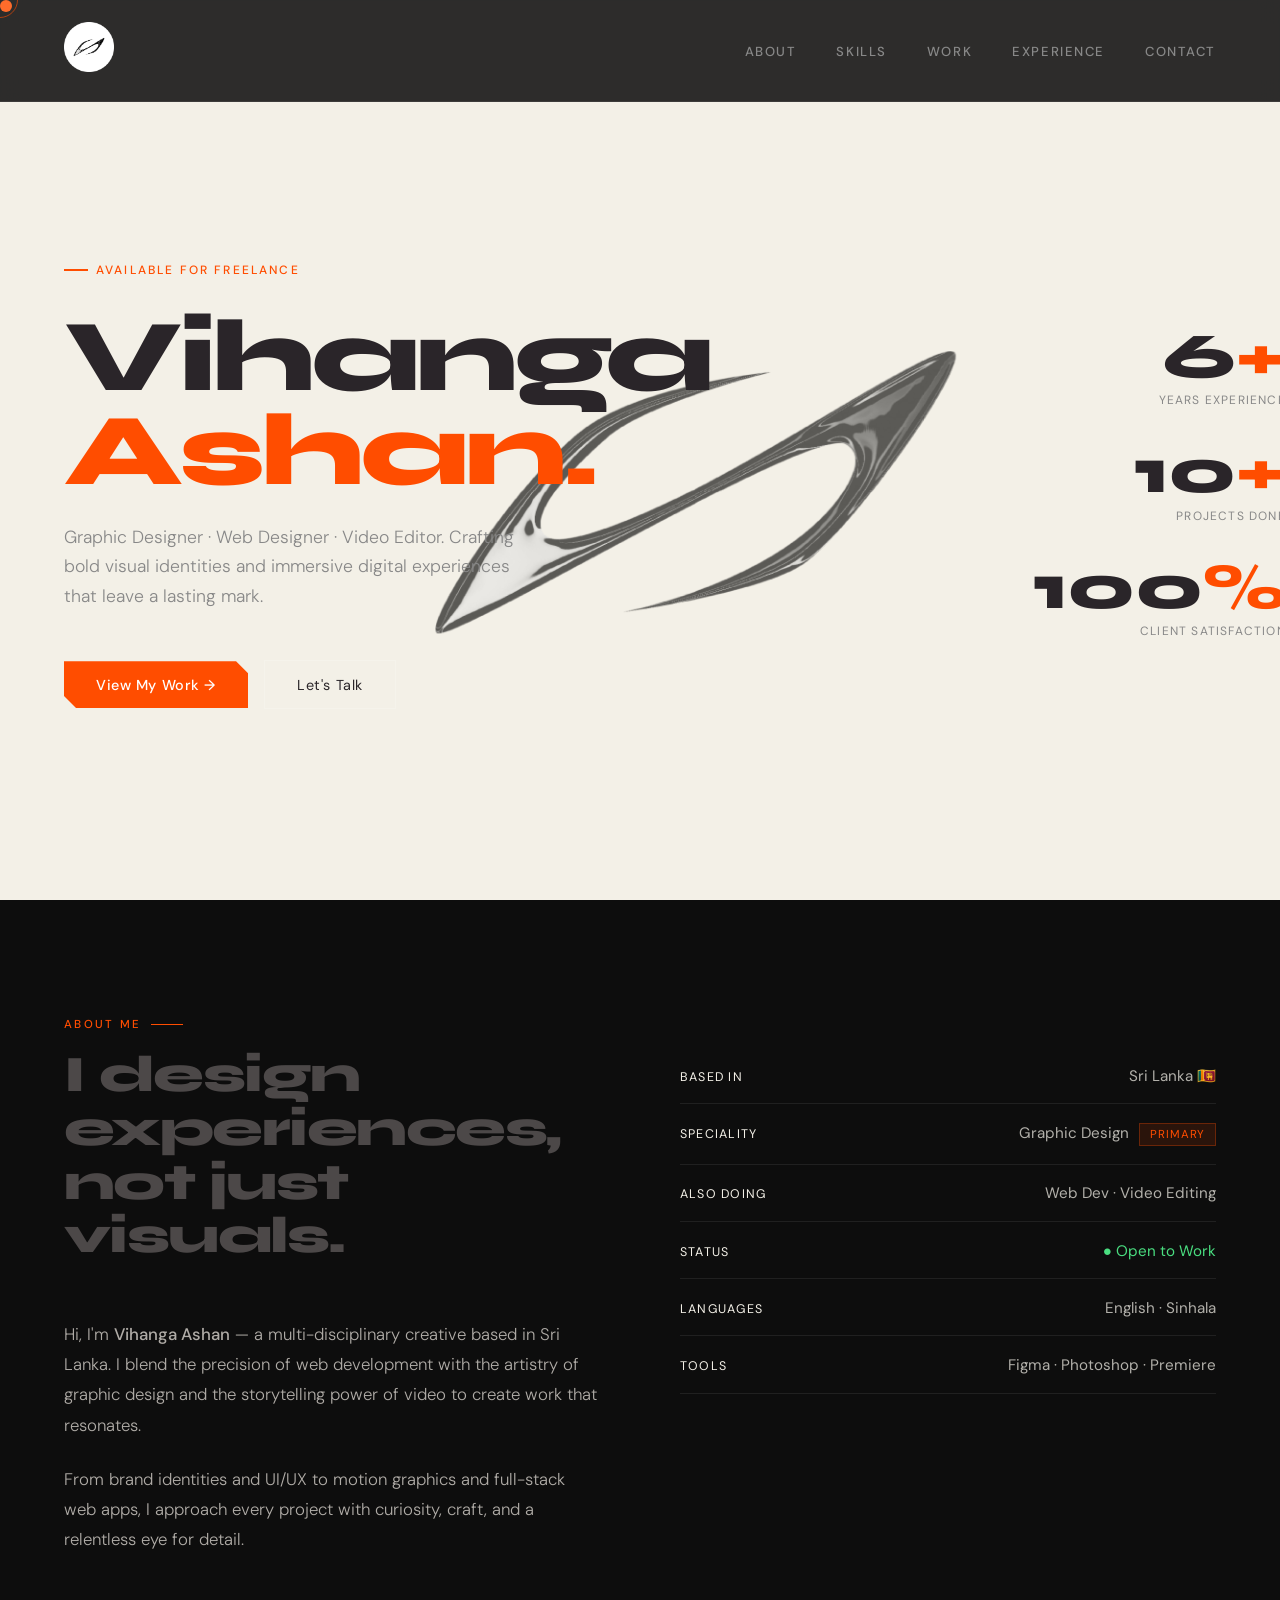
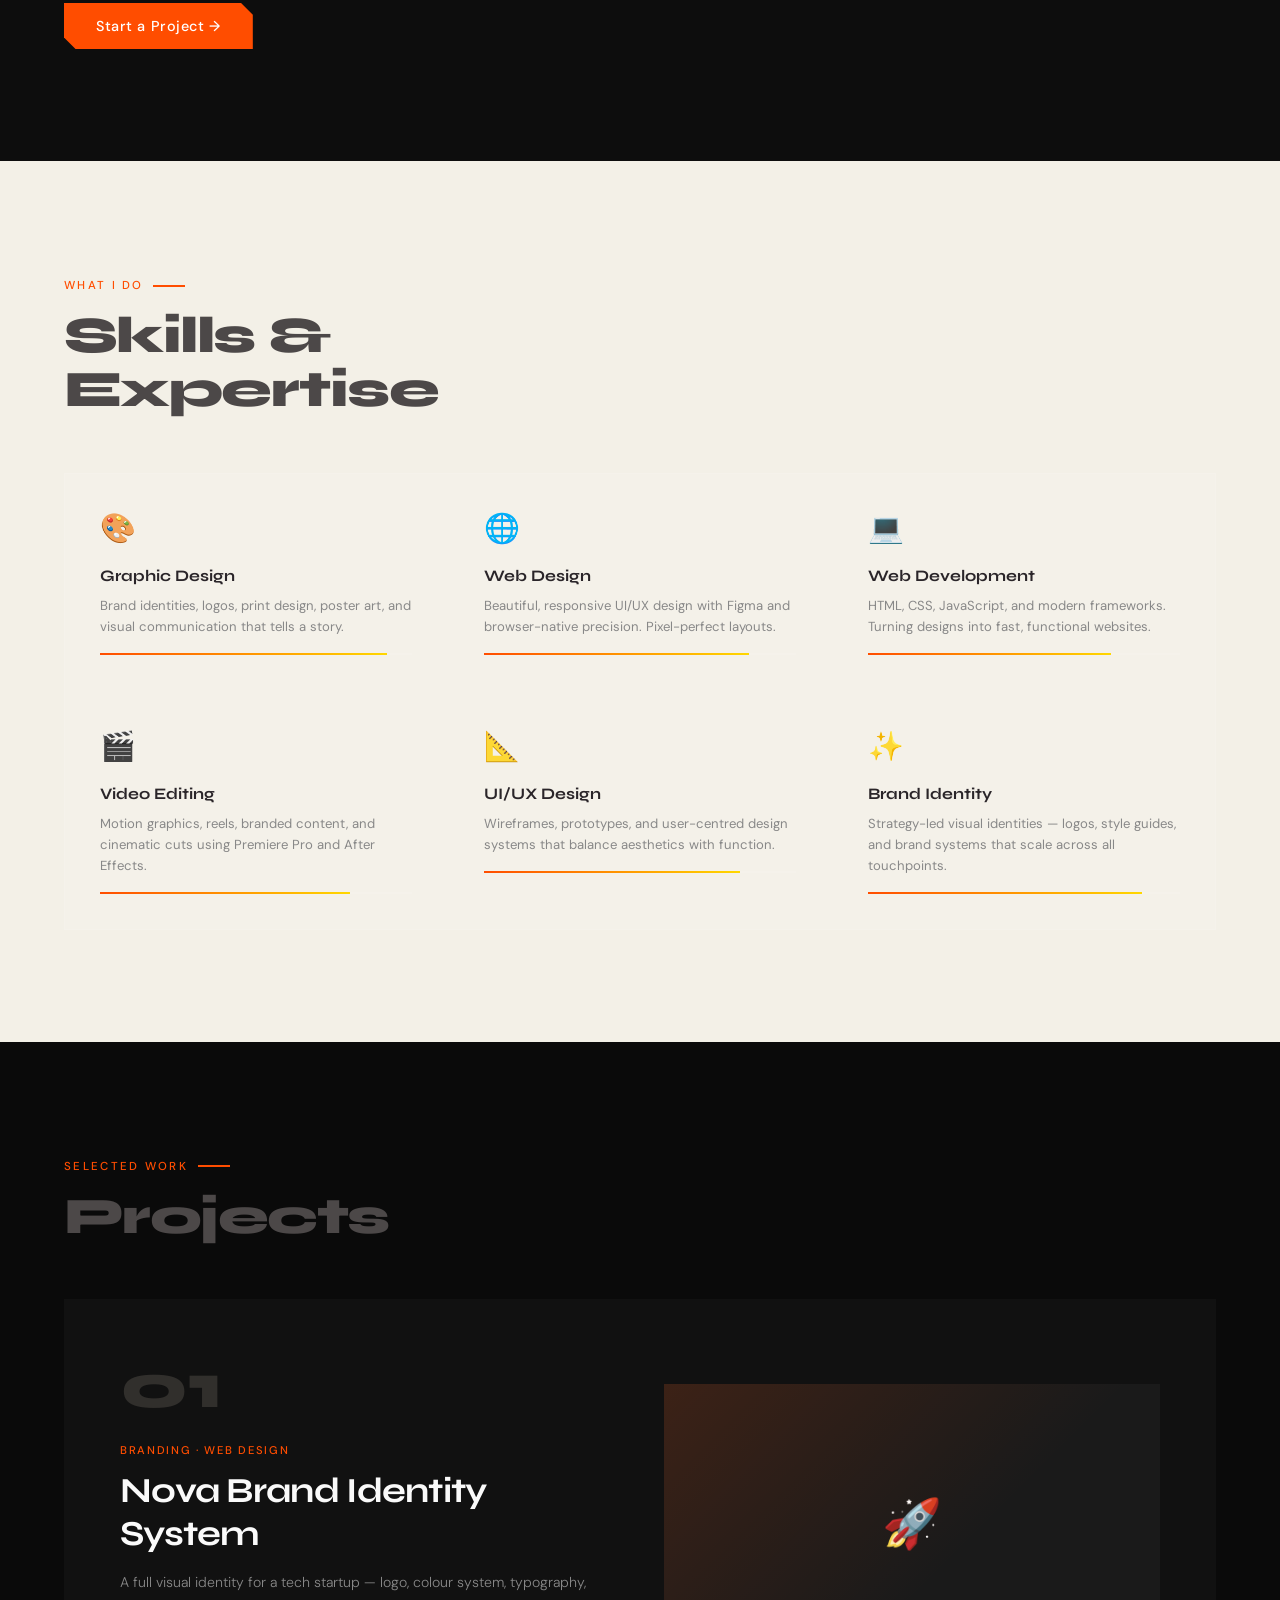
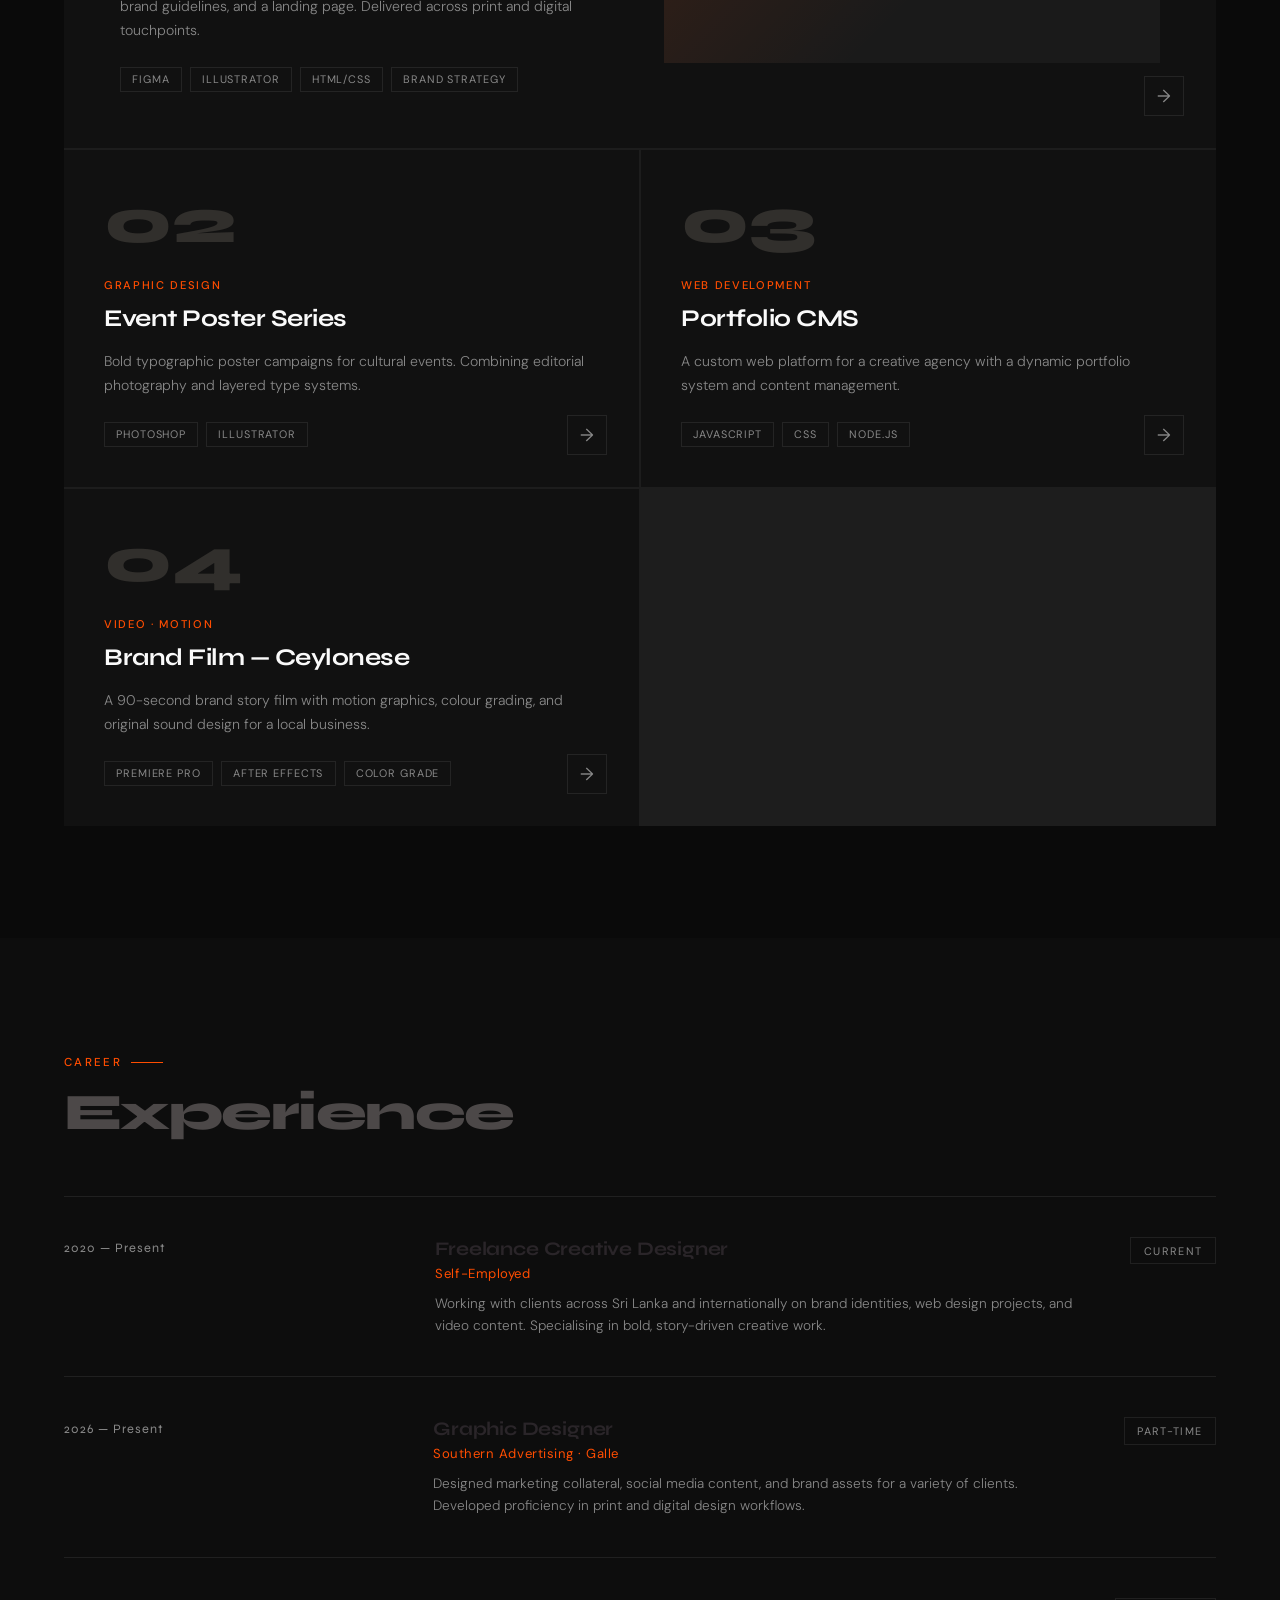
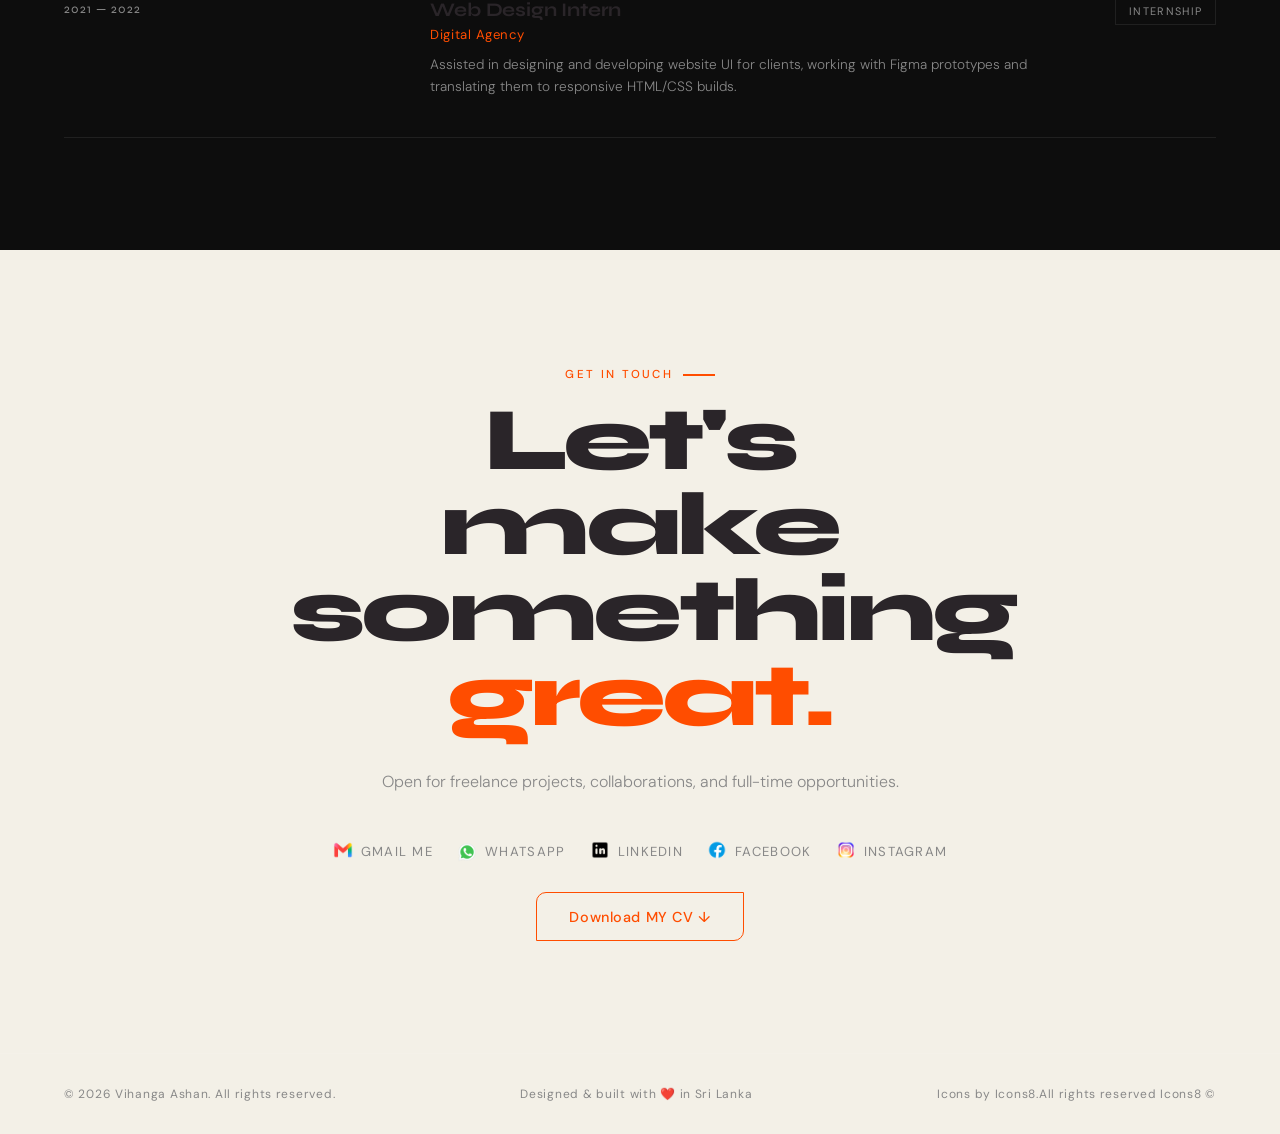
==== commit 842a8f04: "new project htmls" ====
--- a/index.html
+++ b/index.html
@@ -161,7 +161,8 @@
   <div class="section-label">Selected Work</div>
   <h2 class="section-title reveal">Projects</h2>
   <div class="projects-grid reveal">
-    <div class="project-card featured">
+
+    <a href="project-nova.html" class="project-card featured">
       <div>
         <div class="project-num">01</div>
         <div class="project-type">Branding · Web Design</div>
@@ -175,10 +176,10 @@
         </div>
       </div>
       <div class="project-preview">🚀</div>
-      <div class="project-arrow"><a href="" target="_blank"> → </a></div>
-    </div>
-
-    <div class="project-card">
+      <span class="project-arrow">→</span>
+    </a>
+
+    <a href="project-poster.html" class="project-card">
       <div class="project-num">02</div>
       <div class="project-type">Graphic Design</div>
       <h3 class="project-title">Event Poster Series</h3>
@@ -187,10 +188,10 @@
         <span class="project-tag">Photoshop</span>
         <span class="project-tag">Illustrator</span>
       </div>
-      <div class="project-arrow">→</div>
-    </div>
-
-    <div class="project-card">
+      <span class="project-arrow">→</span>
+    </a>
+
+    <a href="project-cms.html" class="project-card">
       <div class="project-num">03</div>
       <div class="project-type">Web Development</div>
       <h3 class="project-title">Portfolio CMS</h3>
@@ -200,10 +201,10 @@
         <span class="project-tag">CSS</span>
         <span class="project-tag">Node.js</span>
       </div>
-      <div class="project-arrow">→</div>
-    </div>
-
-    <div class="project-card">
+      <span class="project-arrow">→</span>
+    </a>
+
+    <a href="project-film.html" class="project-card">
       <div class="project-num">04</div>
       <div class="project-type">Video · Motion</div>
       <h3 class="project-title">Brand Film — Ceylonese</h3>
@@ -213,8 +214,9 @@
         <span class="project-tag">After Effects</span>
         <span class="project-tag">Color Grade</span>
       </div>
-      <div class="project-arrow">→</div>
-    </div>
+      <span class="project-arrow">→</span>
+    </a>
+
   </div>
 </section>
 
--- a/stylem.css
+++ b/stylem.css
@@ -598,3 +598,14 @@
   color: #fff;
   transform: translateY(-2px);
 }
+
+/* Project card as link */
+a.project-card {
+  text-decoration: none;
+  color: inherit;
+  display: block;
+  cursor: pointer;
+}
+a.project-card.featured {
+  display: grid;
+}
